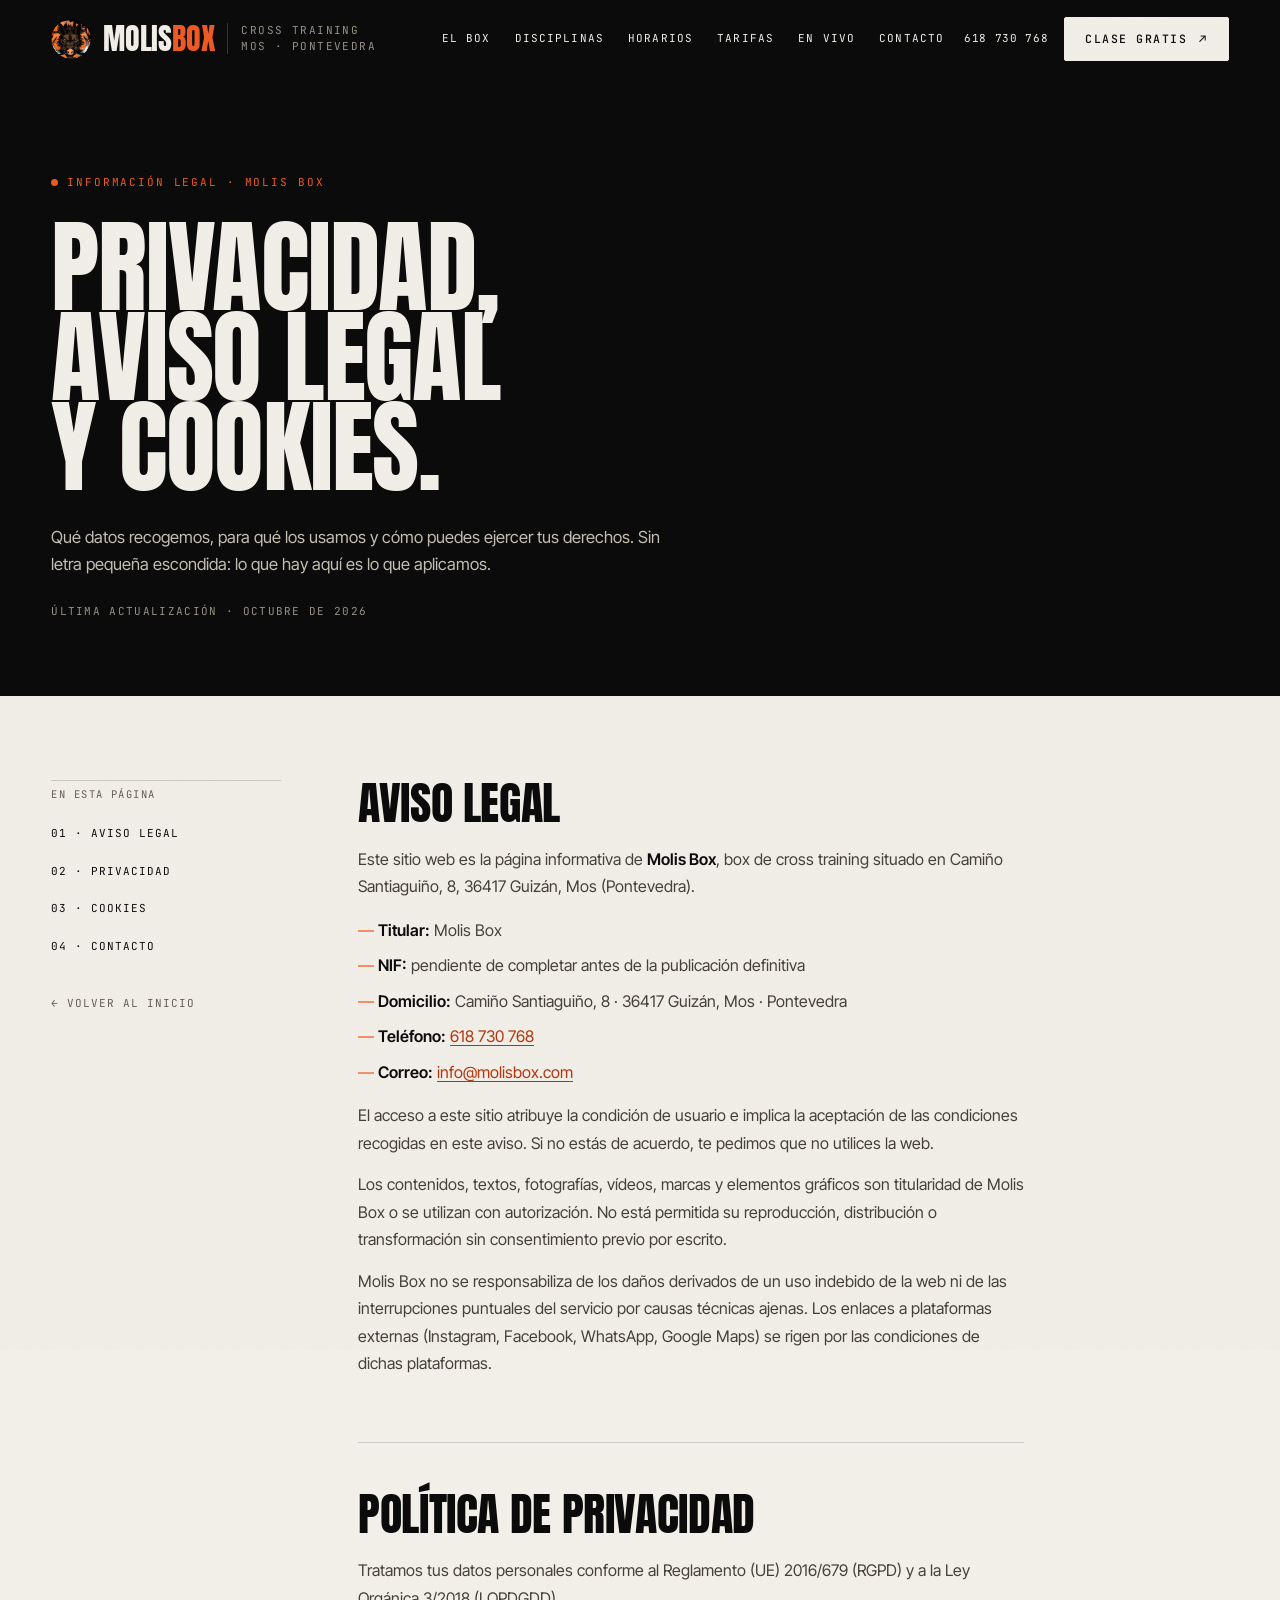
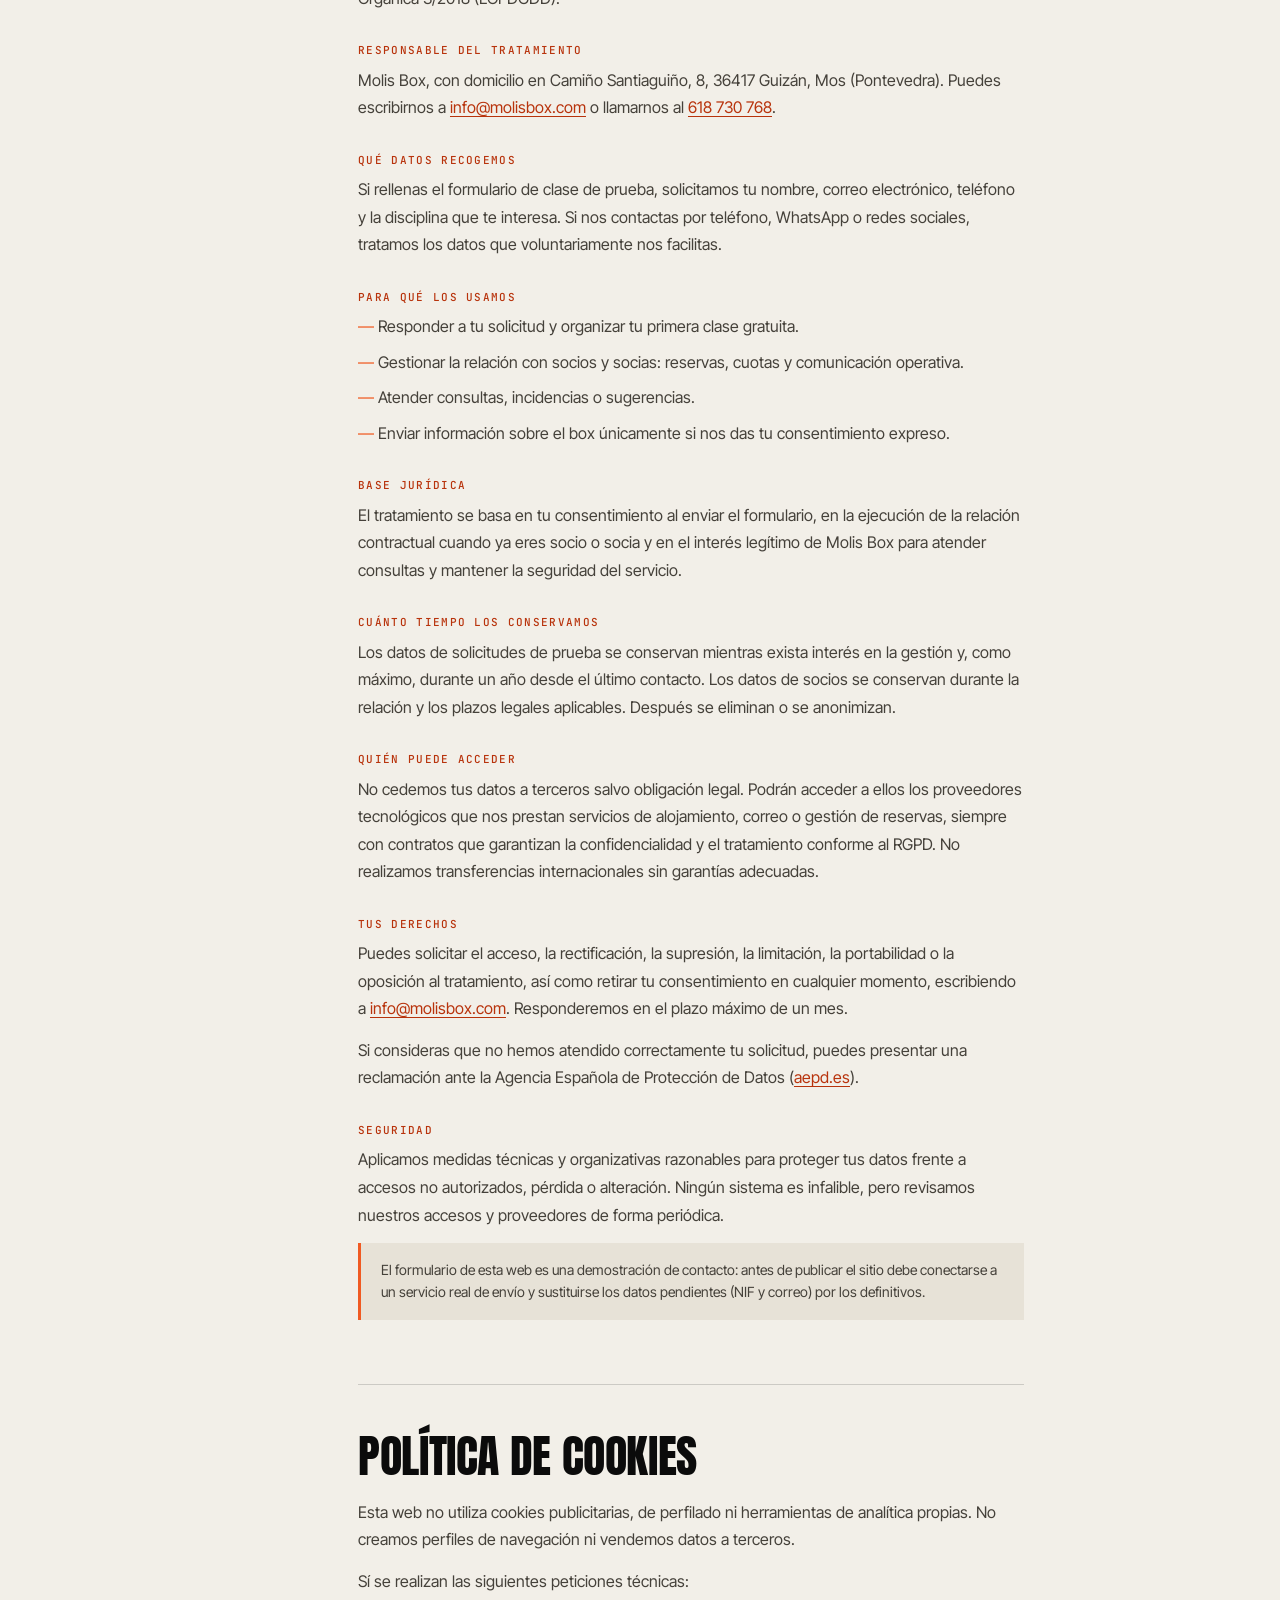
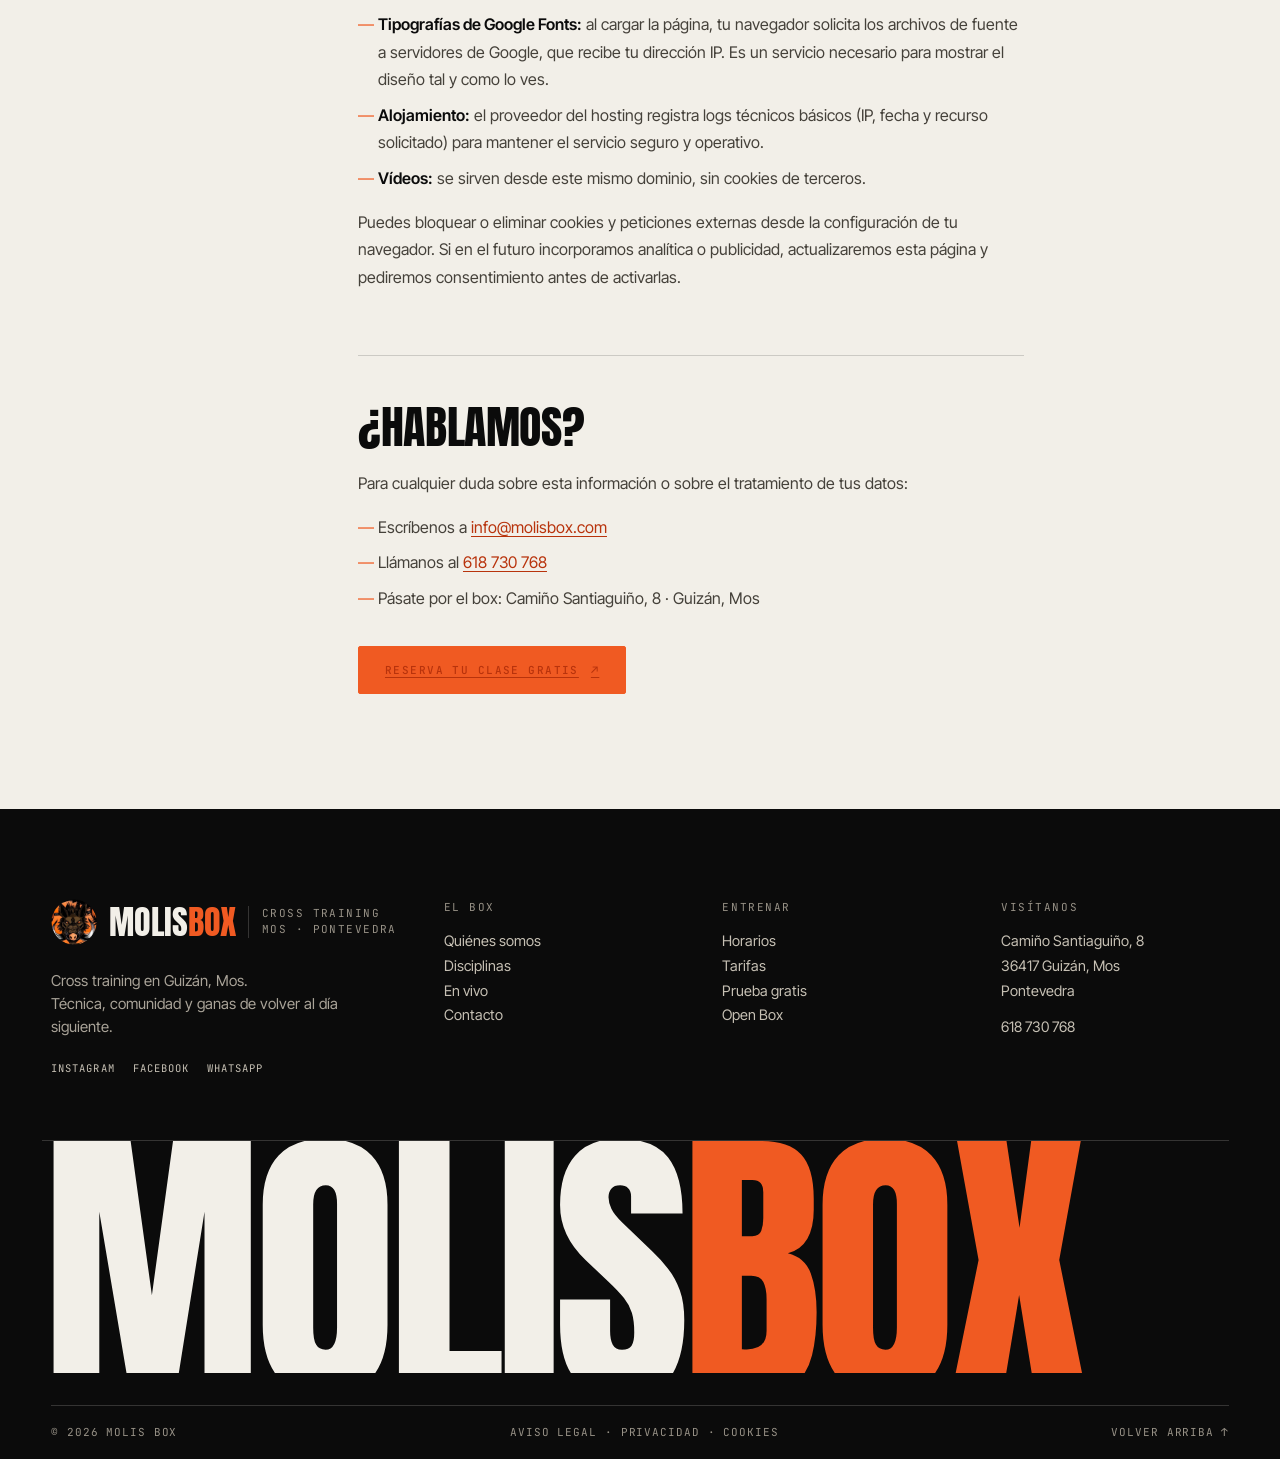
==== privacidad.html @ e85d4cef "Primer commit del proyecto" ====
<!DOCTYPE html>
<html lang="es" class="no-js">
<head>
  <meta charset="utf-8">
  <meta name="viewport" content="width=device-width, initial-scale=1">
  <title>Privacidad y aviso legal · Molis Box</title>
  <meta name="description" content="Aviso legal, política de privacidad y cookies de Molis Box, box de cross training en Guizán, Mos (Pontevedra).">
  <meta name="theme-color" content="#0b0b0b">
  <meta name="robots" content="noindex, follow">
  <link rel="canonical" href="https://molisbox.com/privacidad.html">

  <meta property="og:type" content="website">
  <meta property="og:site_name" content="Molis Box">
  <meta property="og:title" content="Privacidad y aviso legal · Molis Box">
  <meta property="og:description" content="Aviso legal, política de privacidad y cookies de Molis Box.">
  <meta property="og:image" content="https://molisbox.com/assets/img/og.jpg">
  <meta property="og:url" content="https://molisbox.com/privacidad.html">
  <meta property="og:locale" content="es_ES">

  <link rel="icon" type="image/png" href="assets/img/favicon.png">
  <link rel="apple-touch-icon" href="assets/img/apple-touch-icon.png">

  <link rel="preconnect" href="https://fonts.googleapis.com">
  <link rel="preconnect" href="https://fonts.gstatic.com" crossorigin>
  <link href="https://fonts.googleapis.com/css2?family=Anton&family=Inter+Tight:ital,wght@0,300..700;1,400&family=JetBrains+Mono:wght@400;500&display=swap" rel="stylesheet">
  <link rel="stylesheet" href="assets/css/styles.css">
  <script>document.documentElement.classList.replace('no-js','js');</script>
</head>
<body id="top">

  <div class="grain" aria-hidden="true"></div>
  <div class="progress" aria-hidden="true"><span id="progressBar"></span></div>

  <a class="skip-link" href="#main">Saltar al contenido</a>

  <!-- ============ HEADER ============ -->
  <header class="nav nav--light" id="nav">
    <div class="nav__inner wrap">
      <a class="logo" href="index.html" aria-label="Molis Box — inicio">
        <img class="logo__mark" src="assets/img/logo-mark.webp" alt="" width="40" height="40">
        <span class="logo__word">Molis<span>Box</span></span>
        <span class="logo__tag">Cross training<br>Mos · Pontevedra</span>
      </a>

      <nav class="nav__links" aria-label="Navegación principal">
        <a href="index.html#box">El box</a>
        <a href="index.html#disciplinas">Disciplinas</a>
        <a href="index.html#horarios">Horarios</a>
        <a href="index.html#precios">Tarifas</a>
        <a href="index.html#envivo">En vivo</a>
        <a href="index.html#contacto">Contacto</a>
      </nav>

      <div class="nav__actions">
        <a class="nav__phone" href="tel:+34618730768">618 730 768</a>
        <a class="btn btn--sm nav__cta" href="index.html#contacto">Clase gratis <span class="btn__arrow" aria-hidden="true">↗</span></a>
        <button class="burger" id="burger" aria-label="Abrir menú" aria-expanded="false" aria-controls="menu">
          <span></span><span></span>
        </button>
      </div>
    </div>
  </header>

  <!-- ============ MOBILE MENU ============ -->
  <div class="menu" id="menu" aria-hidden="true" inert>
    <nav class="menu__links" aria-label="Menú móvil">
      <a href="index.html#box"><span>01</span>El box</a>
      <a href="index.html#disciplinas"><span>02</span>Disciplinas</a>
      <a href="index.html#horarios"><span>03</span>Horarios</a>
      <a href="index.html#precios"><span>04</span>Tarifas</a>
      <a href="index.html#envivo"><span>05</span>En vivo</a>
      <a href="index.html#contacto"><span>06</span>Contacto</a>
    </nav>
    <div class="menu__foot">
      <a href="tel:+34618730768">618 730 768</a>
      <a href="https://wa.me/34618730768" target="_blank" rel="noopener">WhatsApp · Molis Box</a>
      <span>Camiño Santiaguiño, 8 · Guizán, Mos</span>
      <a class="btn btn--accent" href="index.html#contacto">Reserva tu clase gratis <span class="btn__arrow" aria-hidden="true">↗</span></a>
    </div>
  </div>

  <main id="main">

    <!-- ============ LEGAL HERO ============ -->
    <section class="legal-hero">
      <div class="wrap">
        <p class="eyebrow eyebrow--accent"><span class="eyebrow__dot"></span>Información legal · Molis Box</p>
        <h1>Privacidad,<br>aviso legal<br>y cookies.</h1>
        <p class="legal-hero__lead">Qué datos recogemos, para qué los usamos y cómo puedes ejercer tus derechos. Sin letra pequeña escondida: lo que hay aquí es lo que aplicamos.</p>
        <p class="legal-meta">Última actualización · octubre de 2026</p>
      </div>
    </section>

    <section class="legal-body">
      <div class="wrap legal-layout">

        <nav class="legal-toc" aria-label="Contenido legal">
          <span class="legal-toc__title">En esta página</span>
          <a href="#aviso">01 · Aviso legal</a>
          <a href="#privacidad">02 · Privacidad</a>
          <a href="#cookies">03 · Cookies</a>
          <a href="#contacto-legal">04 · Contacto</a>
          <a class="legal-toc__back" href="index.html">← Volver al inicio</a>
        </nav>

        <div class="legal-prose">

          <section id="aviso" class="legal-section">
            <h2>Aviso legal</h2>
            <p>Este sitio web es la página informativa de <strong>Molis Box</strong>, box de cross training situado en Camiño Santiaguiño, 8, 36417 Guizán, Mos (Pontevedra).</p>
            <ul>
              <li><strong>Titular:</strong> Molis Box</li>
              <li><strong>NIF:</strong> pendiente de completar antes de la publicación definitiva</li>
              <li><strong>Domicilio:</strong> Camiño Santiaguiño, 8 · 36417 Guizán, Mos · Pontevedra</li>
              <li><strong>Teléfono:</strong> <a href="tel:+34618730768">618 730 768</a></li>
              <li><strong>Correo:</strong> <a href="mailto:info@molisbox.com">info@molisbox.com</a></li>
            </ul>
            <p>El acceso a este sitio atribuye la condición de usuario e implica la aceptación de las condiciones recogidas en este aviso. Si no estás de acuerdo, te pedimos que no utilices la web.</p>
            <p>Los contenidos, textos, fotografías, vídeos, marcas y elementos gráficos son titularidad de Molis Box o se utilizan con autorización. No está permitida su reproducción, distribución o transformación sin consentimiento previo por escrito.</p>
            <p>Molis Box no se responsabiliza de los daños derivados de un uso indebido de la web ni de las interrupciones puntuales del servicio por causas técnicas ajenas. Los enlaces a plataformas externas (Instagram, Facebook, WhatsApp, Google Maps) se rigen por las condiciones de dichas plataformas.</p>
          </section>

          <section id="privacidad" class="legal-section">
            <h2>Política de privacidad</h2>
            <p>Tratamos tus datos personales conforme al Reglamento (UE) 2016/679 (RGPD) y a la Ley Orgánica 3/2018 (LOPDGDD).</p>

            <h3>Responsable del tratamiento</h3>
            <p>Molis Box, con domicilio en Camiño Santiaguiño, 8, 36417 Guizán, Mos (Pontevedra). Puedes escribirnos a <a href="mailto:info@molisbox.com">info@molisbox.com</a> o llamarnos al <a href="tel:+34618730768">618 730 768</a>.</p>

            <h3>Qué datos recogemos</h3>
            <p>Si rellenas el formulario de clase de prueba, solicitamos tu nombre, correo electrónico, teléfono y la disciplina que te interesa. Si nos contactas por teléfono, WhatsApp o redes sociales, tratamos los datos que voluntariamente nos facilitas.</p>

            <h3>Para qué los usamos</h3>
            <ul>
              <li>Responder a tu solicitud y organizar tu primera clase gratuita.</li>
              <li>Gestionar la relación con socios y socias: reservas, cuotas y comunicación operativa.</li>
              <li>Atender consultas, incidencias o sugerencias.</li>
              <li>Enviar información sobre el box únicamente si nos das tu consentimiento expreso.</li>
            </ul>

            <h3>Base jurídica</h3>
            <p>El tratamiento se basa en tu consentimiento al enviar el formulario, en la ejecución de la relación contractual cuando ya eres socio o socia y en el interés legítimo de Molis Box para atender consultas y mantener la seguridad del servicio.</p>

            <h3>Cuánto tiempo los conservamos</h3>
            <p>Los datos de solicitudes de prueba se conservan mientras exista interés en la gestión y, como máximo, durante un año desde el último contacto. Los datos de socios se conservan durante la relación y los plazos legales aplicables. Después se eliminan o se anonimizan.</p>

            <h3>Quién puede acceder</h3>
            <p>No cedemos tus datos a terceros salvo obligación legal. Podrán acceder a ellos los proveedores tecnológicos que nos prestan servicios de alojamiento, correo o gestión de reservas, siempre con contratos que garantizan la confidencialidad y el tratamiento conforme al RGPD. No realizamos transferencias internacionales sin garantías adecuadas.</p>

            <h3>Tus derechos</h3>
            <p>Puedes solicitar el acceso, la rectificación, la supresión, la limitación, la portabilidad o la oposición al tratamiento, así como retirar tu consentimiento en cualquier momento, escribiendo a <a href="mailto:info@molisbox.com">info@molisbox.com</a>. Responderemos en el plazo máximo de un mes.</p>
            <p>Si consideras que no hemos atendido correctamente tu solicitud, puedes presentar una reclamación ante la Agencia Española de Protección de Datos (<a href="https://www.aepd.es" target="_blank" rel="noopener">aepd.es</a>).</p>

            <h3>Seguridad</h3>
            <p>Aplicamos medidas técnicas y organizativas razonables para proteger tus datos frente a accesos no autorizados, pérdida o alteración. Ningún sistema es infalible, pero revisamos nuestros accesos y proveedores de forma periódica.</p>

            <p class="legal-note">El formulario de esta web es una demostración de contacto: antes de publicar el sitio debe conectarse a un servicio real de envío y sustituirse los datos pendientes (NIF y correo) por los definitivos.</p>
          </section>

          <section id="cookies" class="legal-section">
            <h2>Política de cookies</h2>
            <p>Esta web no utiliza cookies publicitarias, de perfilado ni herramientas de analítica propias. No creamos perfiles de navegación ni vendemos datos a terceros.</p>
            <p>Sí se realizan las siguientes peticiones técnicas:</p>
            <ul>
              <li><strong>Tipografías de Google Fonts:</strong> al cargar la página, tu navegador solicita los archivos de fuente a servidores de Google, que recibe tu dirección IP. Es un servicio necesario para mostrar el diseño tal y como lo ves.</li>
              <li><strong>Alojamiento:</strong> el proveedor del hosting registra logs técnicos básicos (IP, fecha y recurso solicitado) para mantener el servicio seguro y operativo.</li>
              <li><strong>Vídeos:</strong> se sirven desde este mismo dominio, sin cookies de terceros.</li>
            </ul>
            <p>Puedes bloquear o eliminar cookies y peticiones externas desde la configuración de tu navegador. Si en el futuro incorporamos analítica o publicidad, actualizaremos esta página y pediremos consentimiento antes de activarlas.</p>
          </section>

          <section id="contacto-legal" class="legal-section">
            <h2>¿Hablamos?</h2>
            <p>Para cualquier duda sobre esta información o sobre el tratamiento de tus datos:</p>
            <ul>
              <li>Escríbenos a <a href="mailto:info@molisbox.com">info@molisbox.com</a></li>
              <li>Llámanos al <a href="tel:+34618730768">618 730 768</a></li>
              <li>Pásate por el box: Camiño Santiaguiño, 8 · Guizán, Mos</li>
            </ul>
            <a class="btn btn--accent" href="index.html#contacto">Reserva tu clase gratis <span class="btn__arrow" aria-hidden="true">↗</span></a>
          </section>

        </div>
      </div>
    </section>
  </main>

  <!-- ============ FOOTER ============ -->
  <footer class="footer">
    <div class="wrap">
      <div class="footer__top">
        <div class="footer__brand">
          <a class="logo logo--footer" href="index.html" aria-label="Molis Box — inicio">
            <img class="logo__mark" src="assets/img/logo-mark.webp" alt="" width="44" height="44">
            <span class="logo__word">Molis<span>Box</span></span>
            <span class="logo__tag">Cross training<br>Mos · Pontevedra</span>
          </a>
          <p>Cross training en Guizán, Mos.<br>Técnica, comunidad y ganas de volver al día siguiente.</p>
          <div class="footer__social">
            <a href="https://www.instagram.com/molisbox/" target="_blank" rel="noopener">Instagram</a>
            <a href="https://www.facebook.com/molisbox/" target="_blank" rel="noopener">Facebook</a>
            <a href="https://wa.me/34618730768" target="_blank" rel="noopener">WhatsApp</a>
          </div>
        </div>

        <nav class="footer__col" aria-label="El box">
          <h4>El box</h4>
          <a href="index.html#box">Quiénes somos</a>
          <a href="index.html#disciplinas">Disciplinas</a>
          <a href="index.html#envivo">En vivo</a>
          <a href="index.html#contacto">Contacto</a>
        </nav>

        <nav class="footer__col" aria-label="Entrenar">
          <h4>Entrenar</h4>
          <a href="index.html#horarios">Horarios</a>
          <a href="index.html#precios">Tarifas</a>
          <a href="index.html#contacto">Prueba gratis</a>
          <a href="index.html#horarios">Open Box</a>
        </nav>

        <div class="footer__col">
          <h4>Visítanos</h4>
          <p>Camiño Santiaguiño, 8<br>36417 Guizán, Mos<br>Pontevedra</p>
          <p><a href="tel:+34618730768">618 730 768</a></p>
        </div>
      </div>

      <div class="footer__word" aria-hidden="true">Molis<span>Box</span></div>

      <div class="footer__bottom">
        <span>© <span id="year">2026</span> Molis Box</span>
        <span class="footer__legal"><a href="#aviso">Aviso legal</a> · <a href="#privacidad">Privacidad</a> · <a href="#cookies">Cookies</a></span>
        <a href="#top" class="footer__up">Volver arriba <span aria-hidden="true">↑</span></a>
      </div>
    </div>
  </footer>

  <!-- Mobile sticky CTA -->
  <div class="mobile-cta">
    <a class="mobile-cta__main" href="index.html#contacto">Clase de prueba gratis <span aria-hidden="true">↗</span></a>
    <a class="mobile-cta__call" href="tel:+34618730768" aria-label="Llamar a Molis Box">Llamar</a>
  </div>

  <script src="assets/js/app.js"></script>
</body>
</html>
---- assets/css/styles.css ----
/* =========================================================
   MOLIS BOX · sistema visual
   Cross training · Guizán, Mos (Pontevedra)
   ========================================================= */

:root {
  --ink: #0b0b0b;
  --ink-soft: #151513;
  --bone: #f2efe8;
  --paper: #e7e2d7;
  --accent: #f05a22;
  --accent-ink: #b8330c;
  --muted: #655f56;
  --line: rgba(11, 11, 11, 0.16);
  --line-light: rgba(242, 239, 232, 0.18);

  --font-display: "Anton", Impact, "Arial Narrow", sans-serif;
  --font-sans: "Inter Tight", -apple-system, BlinkMacSystemFont, "Segoe UI", sans-serif;
  --font-mono: "JetBrains Mono", ui-monospace, SFMono-Regular, Menlo, monospace;

  --nav-h: 78px;
  --gutter: clamp(20px, 4vw, 60px);
  --max: 1560px;
  --pad: clamp(72px, 9.5vw, 148px);
  --ease: cubic-bezier(0.22, 0.61, 0.36, 1);
  --ease-out: cubic-bezier(0.16, 1, 0.3, 1);
}

/* ---------- Reset ---------- */
*, *::before, *::after { box-sizing: border-box; }
* { margin: 0; }

html {
  scroll-behavior: smooth;
  -webkit-text-size-adjust: 100%;
}

body {
  background: var(--bone);
  color: var(--ink);
  font-family: var(--font-sans);
  font-size: 16px;
  line-height: 1.5;
  font-weight: 400;
  overflow-x: hidden;
  -webkit-font-smoothing: antialiased;
  text-rendering: optimizeLegibility;
}

body.menu-open { overflow: hidden; }

img, svg, video { display: block; max-width: 100%; }
img { height: auto; }
a { color: inherit; text-decoration: none; }
button, input, select, textarea { font: inherit; color: inherit; }
button { cursor: pointer; }
ul, ol { list-style: none; padding: 0; }
figure { margin: 0; }
em { font-style: normal; }

::selection { background: var(--accent); color: var(--ink); }

:focus-visible {
  outline: 2px solid var(--accent);
  outline-offset: 3px;
}

.skip-link {
  position: fixed;
  top: 12px;
  left: 12px;
  z-index: 10001;
  padding: 12px 18px;
  background: var(--ink);
  color: var(--bone);
  font-family: var(--font-mono);
  font-size: 11px;
  text-transform: uppercase;
  letter-spacing: 0.1em;
  transform: translateY(-160%);
  transition: transform 0.3s var(--ease);
}
.skip-link:focus { transform: translateY(0); }

/* ---------- Textura y progreso ---------- */
.grain {
  position: fixed;
  inset: -50%;
  z-index: 9000;
  pointer-events: none;
  opacity: 0.05;
  background-image: url("data:image/svg+xml,%3Csvg xmlns='http://www.w3.org/2000/svg' width='320' height='320'%3E%3Cfilter id='n'%3E%3CfeTurbulence type='fractalNoise' baseFrequency='0.82' numOctaves='4' stitchTiles='stitch'/%3E%3CfeColorMatrix type='saturate' values='0'/%3E%3C/filter%3E%3Crect width='100%25' height='100%25' filter='url(%23n)'/%3E%3C/svg%3E");
  mix-blend-mode: multiply;
}

.progress {
  position: fixed;
  top: 0;
  left: 0;
  right: 0;
  height: 2px;
  z-index: 10000;
  background: transparent;
}
.progress span {
  display: block;
  height: 100%;
  width: 100%;
  background: var(--accent);
  transform: scaleX(0);
  transform-origin: 0 50%;
}

/* ---------- Layout ---------- */
.wrap {
  width: 100%;
  max-width: var(--max);
  margin-inline: auto;
  padding-inline: var(--gutter);
}

.section { padding-block: var(--pad); }
.section[id] { scroll-margin-top: calc(var(--nav-h) + 16px); }

.theme-dark {
  background: var(--ink);
  color: var(--bone);
  --muted: #979186;
  --line: var(--line-light);
}

/* ---------- Tipografía ---------- */
.display {
  font-family: var(--font-display);
  font-weight: 400;
  font-size: clamp(2.6rem, 5.5vw, 5.4rem);
  line-height: 0.9;
  letter-spacing: -0.012em;
  text-transform: uppercase;
}
.display em { color: var(--accent); }
.theme-dark .display em { color: var(--accent); }

.eyebrow {
  display: inline-flex;
  align-items: center;
  gap: 9px;
  font-family: var(--font-mono);
  font-size: 11px;
  line-height: 1.2;
  letter-spacing: 0.17em;
  text-transform: uppercase;
}
.eyebrow__dot {
  width: 7px;
  height: 7px;
  border-radius: 50%;
  background: var(--accent);
  flex: none;
}

.link-arrow {
  display: inline-flex;
  align-items: center;
  gap: 10px;
  font-family: var(--font-mono);
  font-size: 11px;
  letter-spacing: 0.13em;
  text-transform: uppercase;
  padding-bottom: 4px;
  border-bottom: 1px solid var(--line);
  transition: border-color 0.3s var(--ease), color 0.3s var(--ease);
}
.link-arrow span { transition: transform 0.3s var(--ease); }
.link-arrow:hover { border-color: var(--accent); color: var(--accent); }
.link-arrow:hover span { transform: translate(2px, -2px); }
.link-arrow--light { border-color: var(--line-light); color: var(--bone); }
.link-arrow--light:hover { color: var(--accent); border-color: var(--accent); }

/* ---------- Botones ---------- */
.btn {
  --btn-bg: var(--ink);
  --btn-fg: var(--bone);
  position: relative;
  display: inline-flex;
  align-items: center;
  justify-content: center;
  gap: 12px;
  padding: 17px 26px;
  background: var(--btn-bg);
  color: var(--btn-fg);
  border: 1px solid var(--btn-bg);
  border-radius: 2px;
  font-family: var(--font-mono);
  font-size: 11px;
  font-weight: 500;
  line-height: 1;
  letter-spacing: 0.13em;
  text-transform: uppercase;
  white-space: nowrap;
  transition: background-color 0.3s var(--ease), color 0.3s var(--ease), border-color 0.3s var(--ease);
}
.btn__arrow { transition: transform 0.3s var(--ease); font-size: 12px; }
.btn:hover {
  background: var(--accent);
  border-color: var(--accent);
  color: var(--ink);
}
.btn:hover .btn__arrow { transform: translate(2px, -2px); }
.btn--sm { padding: 15px 20px; font-size: 11.5px; }
.btn--accent { --btn-bg: var(--accent); --btn-fg: var(--ink); border-color: var(--accent); }
.btn--accent:hover { background: var(--ink); border-color: var(--ink); color: var(--bone); }
.btn--ghost { --btn-bg: transparent; --btn-fg: var(--ink); border-color: var(--line); }
.btn--ghost:hover { background: var(--ink); border-color: var(--ink); color: var(--bone); }
.theme-dark .btn--ghost { --btn-fg: var(--bone); border-color: rgba(242, 239, 232, 0.3); }
.theme-dark .btn--ghost:hover { background: var(--accent); border-color: var(--accent); color: var(--ink); }
.btn--light { --btn-bg: var(--ink); --btn-fg: var(--bone); border-color: var(--ink); }
.btn--light:hover { background: var(--accent); border-color: var(--accent); color: var(--ink); }
.btn--block { width: 100%; justify-content: space-between; padding-inline: 20px; }

/* ---------- Navegación ---------- */
.nav {
  position: fixed;
  inset: 0 0 auto;
  z-index: 950;
  height: var(--nav-h);
  color: var(--ink);
  background: transparent;
  border-bottom: 1px solid transparent;
  transition: background-color 0.4s var(--ease), border-color 0.4s var(--ease), backdrop-filter 0.4s var(--ease);
}
.nav__inner {
  height: 100%;
  display: flex;
  align-items: center;
  justify-content: space-between;
  gap: 20px;
}
.nav.is-stuck {
  background: rgba(242, 239, 232, 0.93);
  border-bottom-color: var(--line);
  backdrop-filter: blur(14px);
  -webkit-backdrop-filter: blur(14px);
}

/* Nav sobre fondo oscuro (página legal) */
.nav--light { color: var(--bone); }
.nav--light .nav__links a { color: var(--bone); }
.nav--light .logo__tag { color: #979186; border-color: var(--line-light); }
.nav--light .burger { border-color: var(--line-light); }
.nav--light .nav__cta { --btn-bg: var(--bone); --btn-fg: var(--ink); }
.nav--light.is-stuck { color: var(--ink); }
.nav--light.is-stuck .nav__links a { color: var(--ink); }
.nav--light.is-stuck .logo__tag { color: var(--muted); border-color: var(--line); }
.nav--light.is-stuck .burger { border-color: var(--line); }
.nav--light.is-stuck .nav__cta { --btn-bg: var(--ink); --btn-fg: var(--bone); }

.logo {
  display: inline-flex;
  align-items: center;
  gap: 12px;
  flex: none;
  min-width: 0;
}
.logo__mark {
  width: 40px;
  height: 40px;
  flex: none;
  border-radius: 50%;
  object-fit: cover;
}
.logo__word {
  font-family: var(--font-display);
  font-size: 30px;
  line-height: 0.8;
  letter-spacing: -0.008em;
  text-transform: uppercase;
  white-space: nowrap;
}
.logo__word span { color: var(--accent); }
.logo__tag {
  font-family: var(--font-mono);
  font-size: 11px;
  line-height: 1.45;
  letter-spacing: 0.13em;
  text-transform: uppercase;
  color: var(--muted);
  padding-left: 13px;
  border-left: 1px solid var(--line);
  white-space: nowrap;
}

.nav__links {
  display: flex;
  align-items: center;
  gap: clamp(14px, 1.9vw, 32px);
  margin-left: auto;
}
.nav__links a {
  position: relative;
  font-family: var(--font-mono);
  font-size: 11px;
  letter-spacing: 0.1em;
  text-transform: uppercase;
  padding-block: 6px;
  color: var(--ink);
  transition: color 0.25s var(--ease);
}
.nav__links a::after {
  content: "";
  position: absolute;
  left: 0;
  right: 0;
  bottom: 0;
  height: 1px;
  background: var(--accent);
  transform: scaleX(0);
  transform-origin: 0 50%;
  transition: transform 0.35s var(--ease);
}
.nav__links a:hover::after,
.nav__links a.is-current::after { transform: scaleX(1); }

.nav__actions { display: flex; align-items: center; gap: 16px; flex: none; }
.nav__phone {
  font-family: var(--font-mono);
  font-size: 11px;
  letter-spacing: 0.06em;
  transition: color 0.25s var(--ease);
}
.nav__phone:hover { color: var(--accent-ink); }

.burger {
  display: none;
  width: 44px;
  height: 44px;
  padding: 0;
  background: transparent;
  border: 1px solid var(--line);
  border-radius: 2px;
  position: relative;
  color: currentColor;
}
.burger span {
  position: absolute;
  left: 13px;
  right: 13px;
  height: 1.5px;
  background: currentColor;
  transition: transform 0.35s var(--ease), top 0.35s var(--ease);
}
.burger span:nth-child(1) { top: 17px; }
.burger span:nth-child(2) { top: 25px; }
.burger.is-open span:nth-child(1) { top: 21px; transform: rotate(45deg); }
.burger.is-open span:nth-child(2) { top: 21px; transform: rotate(-45deg); }

/* ---------- Menú móvil ---------- */
.menu {
  position: fixed;
  inset: 0;
  z-index: 940;
  display: flex;
  flex-direction: column;
  justify-content: space-between;
  padding: calc(var(--nav-h) + 26px) var(--gutter) 28px;
  background: var(--ink);
  color: var(--bone);
  opacity: 0;
  visibility: hidden;
  transform: translateY(-10px);
  transition: opacity 0.4s var(--ease), transform 0.4s var(--ease), visibility 0.4s;
  overflow-y: auto;
}
.menu.is-open { opacity: 1; visibility: visible; transform: none; }
.menu__links { display: flex; flex-direction: column; }
.menu__links a {
  display: flex;
  align-items: baseline;
  gap: 16px;
  padding: 13px 0;
  border-bottom: 1px solid var(--line-light);
  font-family: var(--font-display);
  font-size: clamp(2rem, 8.5vw, 3rem);
  line-height: 1;
  text-transform: uppercase;
  letter-spacing: -0.01em;
}
.menu__links a span {
  font-family: var(--font-mono);
  font-size: 12px;
  color: var(--accent);
  letter-spacing: 0.1em;
}
.menu__links a:active { color: var(--accent); }
.menu__foot {
  display: flex;
  flex-direction: column;
  align-items: flex-start;
  gap: 10px;
  padding-top: 24px;
  font-family: var(--font-mono);
  font-size: 11px;
  letter-spacing: 0.08em;
  color: #b7b1a5;
}
.menu__foot .btn {
  margin-top: 10px;
  width: 100%;
  justify-content: space-between;
  color: var(--ink);
}
body.menu-open .nav {
  background: transparent;
  border-color: transparent;
  backdrop-filter: none;
  color: var(--bone);
}
body.menu-open .nav__links,
body.menu-open .nav__phone,
body.menu-open .nav__cta { opacity: 0; pointer-events: none; }
body.menu-open .logo__tag { color: #979186; border-color: var(--line-light); }
body.menu-open .burger { border-color: var(--line-light); }

/* ---------- Parallax ---------- */
.parallax { --parallax-y: 0px; }
.parallax img {
  transform: translate3d(0, var(--parallax-y), 0) scale(1.06);
  will-change: transform;
}

/* ---------- Hero ---------- */
.hero {
  position: relative;
  display: flex;
  flex-direction: column;
  min-height: 100svh;
  padding-top: var(--nav-h);
  background: var(--bone);
}
.hero__grid {
  flex: 1;
  display: grid;
  grid-template-columns: repeat(12, minmax(0, 1fr));
  column-gap: clamp(16px, 2vw, 32px);
  align-content: stretch;
  padding-top: clamp(18px, 3.2vh, 40px);
  padding-bottom: clamp(16px, 2.4vh, 28px);
}
.hero__head {
  grid-column: 1 / 8;
  grid-row: 1;
  align-self: start;
  padding-right: clamp(0px, 2vw, 28px);
}
.hero__media {
  grid-column: 8 / 13;
  grid-row: 1 / 3;
  position: relative;
  overflow: hidden;
  background: var(--ink-soft);
  min-height: 420px;
}
.hero__media img {
  position: absolute;
  inset: 0;
  width: 100%;
  height: 100%;
  object-fit: cover;
  object-position: center 32%;
  filter: grayscale(0.18) contrast(1.04) brightness(0.96);
}
.hero__media::after {
  content: "";
  position: absolute;
  inset: 0;
  background: linear-gradient(180deg, rgba(11, 11, 11, 0.18) 0%, transparent 28%, transparent 66%, rgba(11, 11, 11, 0.62) 100%);
  pointer-events: none;
}
.hero__caption {
  position: absolute;
  left: 18px;
  bottom: 18px;
  z-index: 2;
  font-family: var(--font-mono);
  font-size: 11px;
  letter-spacing: 0.12em;
  text-transform: uppercase;
  color: var(--bone);
}
.hero__badge {
  position: absolute;
  top: 18px;
  left: 18px;
  z-index: 2;
  display: inline-flex;
  align-items: center;
  gap: 8px;
  padding: 8px 11px;
  background: var(--bone);
  color: var(--ink);
  font-family: var(--font-mono);
  font-size: 10.5px;
  letter-spacing: 0.12em;
  text-transform: uppercase;
}
.pulse {
  width: 6px;
  height: 6px;
  border-radius: 50%;
  background: var(--accent);
  position: relative;
}
.pulse::after {
  content: "";
  position: absolute;
  inset: -3px;
  border-radius: 50%;
  border: 1px solid var(--accent);
  animation: pulse 2.4s ease-out infinite;
}
@keyframes pulse {
  0% { transform: scale(0.7); opacity: 1; }
  70%, 100% { transform: scale(1.9); opacity: 0; }
}

.hero__title {
  margin-top: clamp(20px, 3.4vh, 36px);
  font-family: var(--font-display);
  font-weight: 400;
  font-size: clamp(3.4rem, min(9.9vw, 15.8vh), 10rem);
  line-height: 0.83;
  letter-spacing: -0.016em;
  text-transform: uppercase;
}
.hero__title .line { display: block; }
.hero__title .line:nth-child(2) { padding-left: 0.04em; }
.hero__title .dot { color: var(--accent); -webkit-text-stroke: 0; }
.line--outline {
  color: transparent;
  -webkit-text-stroke: clamp(1.2px, 0.13vw, 2.2px) var(--ink);
}
.hero__body {
  grid-column: 1 / 7;
  grid-row: 2;
  align-self: end;
  padding-top: clamp(20px, 3.2vh, 38px);
  padding-bottom: 2px;
}
.hero__lead {
  max-width: 46ch;
  font-size: clamp(17px, 1.25vw, 20px);
  line-height: 1.55;
  color: #3b3833;
}
.hero__cta {
  display: flex;
  align-items: center;
  flex-wrap: wrap;
  gap: 14px 28px;
  margin-top: 28px;
}
.hero__cta .link-arrow { border-color: transparent; }
.hero__stats {
  display: flex;
  gap: clamp(24px, 4vw, 56px);
  margin-top: clamp(20px, 3.2vh, 34px);
  padding-top: 16px;
  border-top: 1px solid var(--line);
}
.hero__stats > div { display: flex; flex-direction: column-reverse; gap: 5px; }
.hero__stats dd {
  font-family: var(--font-display);
  font-size: clamp(1.8rem, 2.4vw, 2.3rem);
  line-height: 0.9;
  letter-spacing: -0.01em;
}
.hero__stats dt {
  font-family: var(--font-mono);
  font-size: 11px;
  letter-spacing: 0.12em;
  text-transform: uppercase;
  color: var(--muted);
}

/* ---------- Marquesina ---------- */
.marquee {
  height: 54px;
  overflow: hidden;
  background: var(--accent);
  color: var(--ink);
  border-top: 1px solid var(--ink);
  display: flex;
  align-items: center;
}
.marquee__track {
  display: flex;
  width: max-content;
  animation: marquee 34s linear infinite;
  will-change: transform;
}
.marquee__track > span {
  flex: none;
  display: flex;
  align-items: center;
  gap: 26px;
  padding-right: 26px;
  font-family: var(--font-mono);
  font-size: 11px;
  letter-spacing: 0.16em;
  text-transform: uppercase;
  white-space: nowrap;
}
.marquee b { font-weight: 400; font-size: 11px; transform: translateY(-0.5px); }
.marquee:hover .marquee__track { animation-play-state: paused; }
@keyframes marquee { to { transform: translateX(-50%); } }

/* ---------- Cabecera de sección ---------- */
.sec-head {
  display: flex;
  align-items: center;
  gap: 18px;
  padding-top: 14px;
  border-top: 1px solid var(--line);
  margin-bottom: clamp(36px, 5vw, 72px);
}
.sec-index,
.sec-note {
  font-family: var(--font-mono);
  font-size: 11px;
  letter-spacing: 0.16em;
  text-transform: uppercase;
  color: var(--muted);
  white-space: nowrap;
}
.sec-index { color: var(--ink); }
.theme-dark .sec-index { color: var(--bone); }
.sec-rule { flex: 1; height: 1px; background: var(--line); }

/* ---------- Manifiesto ---------- */
.manifesto__grid {
  display: grid;
  grid-template-columns: repeat(12, minmax(0, 1fr));
  column-gap: clamp(16px, 2vw, 32px);
  align-items: end;
}
.manifesto__title {
  grid-column: 1 / 8;
  font-size: clamp(2.9rem, 6.5vw, 6.8rem);
  line-height: 0.88;
}
.manifesto__side {
  grid-column: 9 / 13;
  padding-bottom: 0.4em;
}
.manifesto__side p {
  color: #c2bcb0;
  font-size: clamp(16px, 1.15vw, 18px);
  line-height: 1.6;
}
.manifesto__side p + p { margin-top: 16px; }
.manifesto__side .link-arrow { margin-top: 26px; }

.stats {
  display: grid;
  grid-template-columns: repeat(3, minmax(0, 1fr));
  margin-top: clamp(48px, 7vw, 96px);
  border-top: 1px solid var(--line);
  border-bottom: 1px solid var(--line);
}
.stat {
  padding: 26px 24px 26px 0;
  border-right: 1px solid var(--line);
}
.stat:last-child { border-right: 0; }
.stat dd {
  font-family: var(--font-display);
  font-size: clamp(2.5rem, 4.4vw, 4.1rem);
  line-height: 0.95;
  letter-spacing: -0.01em;
}
.stat dd span { font-size: 0.38em; color: var(--muted); }
.stat dt {
  margin-top: 10px;
  max-width: 26ch;
  font-family: var(--font-mono);
  font-size: 10.5px;
  letter-spacing: 0.12em;
  text-transform: uppercase;
  color: var(--muted);
  line-height: 1.6;
}

.manifesto__media {
  display: grid;
  grid-template-columns: repeat(12, minmax(0, 1fr));
  column-gap: clamp(16px, 2vw, 32px);
  align-items: end;
  margin-top: clamp(44px, 6vw, 84px);
}
.m-img { position: relative; overflow: hidden; background: var(--ink-soft); }
.m-img img {
  width: 100%;
  height: 100%;
  object-fit: cover;
  filter: grayscale(0.45) contrast(1.05);
  transition: filter 0.8s var(--ease);
}
.m-img:hover img { filter: grayscale(0.05) contrast(1.02); }
.m-img figcaption {
  position: absolute;
  left: 14px;
  bottom: 12px;
  font-family: var(--font-mono);
  font-size: 11px;
  letter-spacing: 0.12em;
  text-transform: uppercase;
  color: var(--bone);
  background: rgba(11, 11, 11, 0.45);
  backdrop-filter: blur(4px);
  padding: 5px 8px;
}
.m-img--a { grid-column: 1 / 8; aspect-ratio: 16 / 10; }
.m-img--b { grid-column: 9 / 13; aspect-ratio: 3 / 4; margin-bottom: clamp(-56px, -3vw, -24px); }

/* ---------- Disciplinas ---------- */
.classes { background: var(--bone); }
.classes__grid {
  display: grid;
  grid-template-columns: repeat(12, minmax(0, 1fr));
  column-gap: clamp(16px, 2vw, 32px);
}
.classes__intro {
  grid-column: 1 / 5;
  align-self: start;
  position: sticky;
  top: calc(var(--nav-h) + 46px);
}
.classes__preview {
  position: relative;
  width: 100%;
  max-width: 330px;
  aspect-ratio: 4 / 5;
  margin-top: clamp(28px, 3.5vw, 46px);
  overflow: hidden;
  background: var(--paper);
}
.classes__preview img {
  position: absolute;
  inset: 0;
  width: 100%;
  height: 100%;
  object-fit: cover;
  opacity: 0;
  transform: scale(1.06);
  transition: opacity 0.55s var(--ease), transform 1.4s var(--ease-out);
}
.classes__preview img.is-active { opacity: 1; transform: scale(1); }
.classes__preview::after {
  content: "";
  position: absolute;
  inset: 0;
  background: linear-gradient(180deg, transparent 62%, rgba(11, 11, 11, 0.55));
  pointer-events: none;
}
.classes__preview-label {
  position: absolute;
  left: 12px;
  bottom: 12px;
  z-index: 2;
  font-family: var(--font-mono);
  font-size: 10.5px;
  letter-spacing: 0.14em;
  text-transform: uppercase;
  color: var(--bone);
}

.classes__foot {
  display: flex;
  align-items: center;
  justify-content: space-between;
  gap: 20px;
  margin-top: 26px;
  padding-top: 20px;
  border-top: 1px solid var(--line);
}
.classes__foot p {
  font-family: var(--font-mono);
  font-size: 12.5px;
  letter-spacing: 0.08em;
  text-transform: uppercase;
  color: var(--muted);
}

.classes__right {
  grid-column: 6 / 13;
  align-self: start;
}
.classes__list { border-top: 1px solid var(--line); }
.classes__list > li { border-bottom: 1px solid var(--line); }
.class-row {
  display: grid;
  grid-template-columns: 34px minmax(0, 1fr) auto 20px;
  align-items: center;
  gap: 18px;
  padding: 20px 14px 20px 8px;
  transition: background-color 0.35s var(--ease), color 0.35s var(--ease), padding 0.35s var(--ease);
}
.class-row__num {
  font-family: var(--font-mono);
  font-size: 11px;
  letter-spacing: 0.1em;
  color: var(--muted);
  transition: color 0.35s var(--ease);
}
.class-row__name {
  font-family: var(--font-display);
  font-size: clamp(1.8rem, 3.2vw, 2.8rem);
  line-height: 0.95;
  letter-spacing: -0.005em;
  text-transform: uppercase;
}
.class-row__meta {
  font-family: var(--font-mono);
  font-size: 10.5px;
  letter-spacing: 0.1em;
  text-transform: uppercase;
  color: var(--muted);
  white-space: nowrap;
  transition: color 0.35s var(--ease);
}
.class-row__arrow {
  font-size: 16px;
  line-height: 1;
  transition: transform 0.35s var(--ease);
}
.class-row:hover,
.class-row:focus-visible {
  background: var(--ink);
  color: var(--bone);
  padding-left: 20px;
  padding-right: 16px;
}
.class-row:hover .class-row__num,
.class-row:focus-visible .class-row__num,
.class-row:hover .class-row__meta,
.class-row:focus-visible .class-row__meta { color: #a39d91; }
.class-row:hover .class-row__num,
.class-row:focus-visible .class-row__num { color: var(--accent); }
.class-row:hover .class-row__arrow,
.class-row:focus-visible .class-row__arrow { transform: translate(3px, -3px); color: var(--accent); }

/* ---------- Horarios ---------- */
.schedule { background: var(--paper); }
.schedule__top {
  display: grid;
  grid-template-columns: 1.15fr 0.85fr;
  gap: clamp(24px, 5vw, 80px);
  align-items: end;
  margin-bottom: clamp(36px, 4.5vw, 60px);
}
.schedule__intro { max-width: 46ch; justify-self: end; }
.schedule__intro p { font-size: 16.5px; line-height: 1.6; color: #45413a; }
.schedule__intro .link-arrow { margin-top: 18px; }

.schedule__bar {
  display: flex;
  align-items: center;
  justify-content: space-between;
  gap: 20px;
  padding-bottom: 14px;
  border-bottom: 1px solid var(--line);
}
.days {
  display: flex;
  gap: 2px;
  overflow-x: auto;
  scrollbar-width: none;
}
.days::-webkit-scrollbar { display: none; }
.day {
  flex: none;
  padding: 11px 20px;
  background: transparent;
  border: 1px solid transparent;
  border-radius: 2px;
  font-family: var(--font-mono);
  font-size: 11px;
  letter-spacing: 0.12em;
  text-transform: uppercase;
  color: var(--muted);
  transition: background-color 0.25s var(--ease), color 0.25s var(--ease), border-color 0.25s var(--ease);
}
.day:hover { color: var(--ink); border-color: var(--line); }
.day.is-active { background: var(--ink); border-color: var(--ink); color: var(--bone); }
.schedule__zone {
  font-family: var(--font-mono);
  font-size: 10.5px;
  letter-spacing: 0.12em;
  text-transform: uppercase;
  color: var(--muted);
  white-space: nowrap;
}

.schedule__panel { outline-offset: 6px; }
.slot {
  display: grid;
  grid-template-columns: 84px minmax(0, 1fr) minmax(0, 0.75fr) 96px;
  align-items: center;
  gap: 20px;
  padding: 16px 10px;
  border-bottom: 1px solid var(--line);
  transition: background-color 0.3s var(--ease);
  animation: slotIn 0.5s var(--ease-out) both;
  animation-delay: calc(var(--i, 0) * 38ms);
}
@keyframes slotIn {
  from { opacity: 0; transform: translateY(10px); }
  to { opacity: 1; transform: none; }
}
.slot:hover { background: rgba(11, 11, 11, 0.035); }
.slot__time {
  font-family: var(--font-mono);
  font-size: 14px;
  letter-spacing: 0.02em;
}
.slot__classes {
  display: flex;
  flex-wrap: wrap;
  gap: 6px;
}
.slot__class {
  display: inline-flex;
  align-items: baseline;
  gap: 8px;
  padding: 5px 9px;
  border: 1px solid rgba(11, 11, 11, 0.22);
  border-radius: 2px;
  background: rgba(242, 239, 232, 0.45);
}
.slot__class b {
  font-family: var(--font-display);
  font-size: clamp(1.15rem, 1.8vw, 1.45rem);
  font-weight: 400;
  line-height: 1;
  letter-spacing: -0.005em;
  text-transform: uppercase;
}
.slot__class em {
  font-family: var(--font-mono);
  font-size: 11px;
  font-style: normal;
  letter-spacing: 0.06em;
  color: var(--muted);
}
.slot__class--open { border-style: dashed; background: transparent; }
.slot__meta {
  font-family: var(--font-mono);
  font-size: 10.5px;
  letter-spacing: 0.08em;
  text-transform: uppercase;
  color: var(--muted);
}
.slot__cta {
  justify-self: end;
  display: inline-flex;
  align-items: center;
  gap: 8px;
  min-height: 34px;
  padding-left: 10px;
  font-family: var(--font-mono);
  font-size: 10.5px;
  letter-spacing: 0.1em;
  text-transform: uppercase;
  color: var(--ink);
  opacity: 0.72;
  transition: opacity 0.3s var(--ease), transform 0.3s var(--ease), color 0.3s var(--ease);
}
.slot:hover .slot__cta,
.slot:focus-within .slot__cta { opacity: 1; color: var(--accent-ink); transform: translateX(2px); }
.slot__empty { padding: 28px 0; font-size: 15px; color: var(--muted); }

.schedule__foot {
  display: flex;
  align-items: center;
  justify-content: space-between;
  gap: 24px;
  margin-top: 28px;
}
.schedule__foot p {
  max-width: 60ch;
  font-size: 15px;
  color: var(--muted);
}

/* ---------- Precios ---------- */
.pricing__top {
  display: grid;
  grid-template-columns: 1.2fr 0.8fr;
  gap: clamp(24px, 5vw, 80px);
  align-items: end;
  margin-bottom: clamp(34px, 4vw, 54px);
}
.pricing__intro {
  max-width: 44ch;
  justify-self: end;
  font-size: 16px;
  line-height: 1.6;
  color: #b9b3a7;
}

.trial {
  display: grid;
  grid-template-columns: minmax(0, 1fr) auto auto;
  align-items: center;
  gap: 28px;
  padding: 22px 24px;
  border: 1px solid var(--line-light);
  background: rgba(242, 239, 232, 0.03);
  margin-bottom: 22px;
}
.trial__tag {
  display: inline-block;
  margin-bottom: 7px;
  font-family: var(--font-mono);
  font-size: 11px;
  letter-spacing: 0.14em;
  text-transform: uppercase;
  color: var(--accent);
}
.trial__copy p { max-width: 62ch; font-size: 16px; line-height: 1.55; color: #c9c3b7; }
.trial__price { text-align: right; }
.trial__price span {
  display: block;
  font-family: var(--font-display);
  font-size: 30px;
  line-height: 1;
}
.trial__price small {
  display: block;
  margin-top: 3px;
  font-family: var(--font-mono);
  font-size: 11px;
  letter-spacing: 0.1em;
  text-transform: uppercase;
  color: var(--muted);
}

.plans {
  display: grid;
  grid-template-columns: repeat(4, minmax(0, 1fr));
  gap: 1px;
  background: var(--line-light);
  border: 1px solid var(--line-light);
}
.plan {
  position: relative;
  display: flex;
  flex-direction: column;
  min-height: 500px;
  padding: clamp(22px, 2.3vw, 34px);
  background: var(--ink);
  color: var(--bone);
  transition: background-color 0.4s var(--ease);
}
.plan:hover { background: var(--ink-soft); }
.plan--featured { background: var(--bone); color: var(--ink); }
.plan--featured:hover { background: #f9f6f0; }
.plan__badge {
  position: absolute;
  top: 0;
  right: 0;
  padding: 7px 13px;
  background: var(--accent);
  color: var(--ink);
  font-family: var(--font-mono);
  font-size: 11px;
  letter-spacing: 0.12em;
  text-transform: uppercase;
}
.plan__head h3 {
  font-family: var(--font-display);
  font-size: clamp(1.7rem, 2.3vw, 2.2rem);
  font-weight: 400;
  line-height: 1;
  text-transform: uppercase;
}
.plan__head p {
  margin-top: 5px;
  font-family: var(--font-mono);
  font-size: 10.5px;
  letter-spacing: 0.1em;
  text-transform: uppercase;
  color: var(--muted);
}
.price {
  display: flex;
  align-items: baseline;
  gap: 4px;
  margin-top: clamp(20px, 2.6vw, 30px);
  font-family: var(--font-display);
  line-height: 0.85;
}
.price span { font-size: clamp(3.3rem, 4.8vw, 4.7rem); letter-spacing: -0.015em; }
.price sup { font-size: 1.25rem; align-self: flex-start; margin-top: 0.3em; }
.price small {
  font-family: var(--font-mono);
  font-size: 10.5px;
  letter-spacing: 0.08em;
  text-transform: uppercase;
  color: var(--muted);
  margin-left: 4px;
}
.plan ul {
  display: flex;
  flex-direction: column;
  gap: 9px;
  margin: 24px 0 28px;
  font-size: 15px;
  line-height: 1.5;
  color: #c6c0b4;
}
.plan--featured ul { color: #3f3b35; }
.plan li { position: relative; padding-left: 18px; }
.plan li::before {
  content: "+";
  position: absolute;
  left: 0;
  top: -1px;
  color: var(--accent);
  font-family: var(--font-mono);
  font-size: 11px;
}
.plan .btn { margin-top: auto; }
.plan--featured .btn { color: var(--bone); }
.plan--featured li::before { color: var(--accent-ink); }

.extras {
  display: grid;
  grid-template-columns: repeat(4, minmax(0, 1fr));
  margin-top: 22px;
  border-top: 1px solid var(--line-light);
  border-bottom: 1px solid var(--line-light);
}
.extras li {
  display: flex;
  align-items: baseline;
  justify-content: space-between;
  gap: 12px;
  padding: 18px 20px 18px 0;
  border-right: 1px solid var(--line-light);
}
.extras li:last-child { border-right: 0; }
.extras span {
  font-family: var(--font-mono);
  font-size: 10.5px;
  letter-spacing: 0.1em;
  text-transform: uppercase;
  color: var(--muted);
}
.extras strong { font-family: var(--font-display); font-size: 20px; font-weight: 400; line-height: 1; }
.pricing__note {
  margin-top: 18px;
  font-family: var(--font-mono);
  font-size: 10.5px;
  letter-spacing: 0.06em;
  color: var(--muted);
}

/* ---------- Band ---------- */
.band {
  position: relative;
  min-height: clamp(480px, 72vh, 760px);
  display: flex;
  align-items: flex-end;
  overflow: hidden;
  background: var(--ink);
  color: var(--bone);
}
.band__media {
  position: absolute;
  inset: -8%;
  z-index: 0;
}
.band__media img {
  width: 100%;
  height: 100%;
  object-fit: cover;
  object-position: center 36%;
  filter: grayscale(0.2) contrast(1.06);
}
.band__scrim {
  position: absolute;
  inset: 0;
  z-index: 1;
  background:
    linear-gradient(180deg, rgba(11, 11, 11, 0.25) 0%, rgba(11, 11, 11, 0.1) 36%, rgba(11, 11, 11, 0.88) 100%),
    linear-gradient(90deg, rgba(11, 11, 11, 0.62) 0%, transparent 70%);
}
.band__inner {
  position: relative;
  z-index: 2;
  padding-top: clamp(80px, 12vh, 160px);
  padding-bottom: clamp(44px, 6vw, 76px);
}
.band__kicker {
  font-family: var(--font-mono);
  font-size: 11px;
  letter-spacing: 0.18em;
  text-transform: uppercase;
  color: var(--accent);
}
.band__title {
  margin-top: 14px;
  font-family: var(--font-display);
  font-weight: 400;
  font-size: clamp(3.2rem, 8vw, 8.4rem);
  line-height: 0.85;
  letter-spacing: -0.015em;
  text-transform: uppercase;
}
.band__title span { color: var(--accent); }
.band__copy {
  margin-top: 20px;
  max-width: 44ch;
  font-size: clamp(16px, 1.2vw, 18px);
  line-height: 1.6;
  color: #d5cfc3;
}
.band__inner .btn { margin-top: 28px; }

/* ---------- En vivo ---------- */
.live { background: var(--bone); }
.live__grid {
  display: grid;
  grid-template-columns: repeat(12, minmax(0, 1fr));
  column-gap: clamp(20px, 3vw, 48px);
  align-items: start;
}
.live__copy {
  grid-column: 1 / 5;
  position: sticky;
  top: calc(var(--nav-h) + 46px);
}
.live__text {
  margin-top: 24px;
  max-width: 36ch;
  font-size: 17px;
  line-height: 1.6;
  color: #45413a;
}
.reels {
  grid-column: 6 / 13;
  display: grid;
  grid-template-columns: repeat(2, minmax(0, 1fr));
  gap: clamp(12px, 2vw, 28px);
  align-items: start;
}
.reel {
  position: relative;
  aspect-ratio: 4 / 5;
  overflow: hidden;
  background: var(--ink);
}
.reel--offset { margin-top: clamp(30px, 5vw, 72px); }
.reel__video {
  width: 100%;
  height: 100%;
  object-fit: cover;
  filter: contrast(1.03) brightness(0.95);
}
.reel::after {
  content: "";
  position: absolute;
  inset: 0;
  background: linear-gradient(180deg, transparent 60%, rgba(11, 11, 11, 0.68) 100%);
  pointer-events: none;
}
.reel__caption {
  position: absolute;
  left: 12px;
  bottom: 12px;
  z-index: 2;
  display: flex;
  align-items: center;
  gap: 8px;
  font-family: var(--font-mono);
  font-size: 11px;
  letter-spacing: 0.12em;
  text-transform: uppercase;
  color: var(--bone);
}
.reel__caption span { color: var(--accent); }
.reel__toggle {
  position: absolute;
  top: 10px;
  right: 10px;
  z-index: 2;
  padding: 7px 10px;
  border: 1px solid rgba(242, 239, 232, 0.35);
  background: rgba(11, 11, 11, 0.45);
  color: var(--bone);
  font-family: var(--font-mono);
  font-size: 11px;
  letter-spacing: 0.1em;
  text-transform: uppercase;
  backdrop-filter: blur(4px);
  transition: background-color 0.25s var(--ease), color 0.25s var(--ease), border-color 0.25s var(--ease);
}
.reel__toggle:hover { background: var(--accent); border-color: var(--accent); color: var(--ink); }

.gallery {
  display: grid;
  grid-template-columns: 1.1fr 0.8fr 1.1fr;
  gap: clamp(12px, 2vw, 28px);
  align-items: start;
  margin-top: clamp(48px, 6vw, 88px);
}
.gallery__item {
  position: relative;
  aspect-ratio: 4 / 5;
  overflow: hidden;
  background: var(--paper);
}
.gallery__item--tall { aspect-ratio: 3 / 4; }
.gallery__item:nth-child(2) { margin-top: clamp(22px, 4vw, 52px); }
.gallery__item img {
  width: 100%;
  height: 100%;
  object-fit: cover;
  filter: grayscale(0.32) contrast(1.03);
  transition: filter 0.7s var(--ease);
}
.gallery__item:hover img { filter: grayscale(0) contrast(1.02); }
.gallery__item figcaption {
  position: absolute;
  left: 12px;
  bottom: 10px;
  z-index: 2;
  padding: 5px 8px;
  background: rgba(11, 11, 11, 0.45);
  backdrop-filter: blur(4px);
  font-family: var(--font-mono);
  font-size: 11px;
  letter-spacing: 0.1em;
  text-transform: uppercase;
  color: var(--bone);
}

/* ---------- Cita ---------- */
.quote {
  position: relative;
  padding-block: clamp(64px, 8vw, 116px);
  background: var(--accent);
  color: var(--ink);
  overflow: hidden;
}
.quote__inner { position: relative; }
.quote__mark {
  position: absolute;
  top: -0.32em;
  left: -0.04em;
  z-index: 0;
  font-family: var(--font-display);
  font-size: clamp(18rem, 34vw, 32rem);
  line-height: 1;
  color: rgba(11, 11, 11, 0.1);
  pointer-events: none;
  user-select: none;
}
.quote__body { position: relative; z-index: 1; }
.quote blockquote {
  max-width: 24ch;
  font-family: var(--font-display);
  font-size: clamp(2rem, 4.6vw, 4.8rem);
  line-height: 1;
  letter-spacing: -0.01em;
  text-transform: uppercase;
}
.quote__foot {
  display: flex;
  align-items: center;
  flex-wrap: wrap;
  gap: 16px;
  margin-top: clamp(22px, 3vw, 34px);
  font-family: var(--font-mono);
  font-size: 10.5px;
  letter-spacing: 0.1em;
  text-transform: uppercase;
}
.quote__foot strong { font-weight: 500; }
.quote__stars { letter-spacing: 0.2em; }

/* ---------- Contacto ---------- */
.contact__grid {
  display: grid;
  grid-template-columns: repeat(12, minmax(0, 1fr));
  column-gap: clamp(24px, 4vw, 64px);
  row-gap: 48px;
  align-items: start;
}
.contact__copy { grid-column: 1 / 6; }
.contact__lead {
  margin-top: 24px;
  max-width: 40ch;
  font-size: 17px;
  line-height: 1.6;
  color: #45413a;
}
.contact__info {
  display: grid;
  grid-template-columns: repeat(2, minmax(0, 1fr));
  gap: 24px 28px;
  margin: 36px 0 28px;
  padding-top: 22px;
  border-top: 1px solid var(--line);
}
.contact__info > div:first-child { grid-column: 1 / -1; }
.contact__info dt {
  margin-bottom: 6px;
  font-family: var(--font-mono);
  font-size: 11px;
  letter-spacing: 0.14em;
  text-transform: uppercase;
  color: var(--muted);
}
.contact__info dd { font-size: 15.5px; line-height: 1.55; }
.contact__info a { border-bottom: 1px solid var(--line); }
.contact__info a:hover { color: var(--accent-ink); border-color: var(--accent-ink); }

.contact__form {
  grid-column: 7 / 13;
  padding: clamp(22px, 3vw, 36px);
  background: #f9f6f0;
  border: 1px solid var(--ink);
  box-shadow: 8px 8px 0 rgba(11, 11, 11, 0.08);
}
.form__head {
  display: flex;
  align-items: center;
  justify-content: space-between;
  gap: 16px;
  padding-bottom: 18px;
  margin-bottom: 22px;
  border-bottom: 1px solid var(--line);
}
.form__title {
  font-family: var(--font-display);
  font-size: clamp(1.5rem, 2.2vw, 1.9rem);
  line-height: 1;
  text-transform: uppercase;
}
.form__free {
  padding: 5px 9px;
  background: var(--accent);
  font-family: var(--font-mono);
  font-size: 11px;
  letter-spacing: 0.1em;
}
.field { display: flex; flex-direction: column; gap: 7px; margin-bottom: 17px; }
.field label {
  font-family: var(--font-mono);
  font-size: 11px;
  letter-spacing: 0.12em;
  text-transform: uppercase;
  color: #555047;
}
.field input,
.field select {
  width: 100%;
  padding: 10px 0;
  background: transparent;
  border: 0;
  border-bottom: 1px solid rgba(11, 11, 11, 0.28);
  border-radius: 0;
  font-size: 16px;
  transition: border-color 0.25s var(--ease);
  appearance: none;
}
.field select {
  background-image: url("data:image/svg+xml,%3Csvg xmlns='http://www.w3.org/2000/svg' width='10' height='6'%3E%3Cpath d='M1 1l4 4 4-4' fill='none' stroke='%230b0b0b' stroke-width='1.2'/%3E%3C/svg%3E");
  background-repeat: no-repeat;
  background-position: right 2px center;
  padding-right: 20px;
}
.field input::placeholder { color: #6f6b62; }
.field input:focus,
.field select:focus {
  outline: none;
  border-bottom-color: var(--accent);
}
.field input:user-invalid,
.field select:user-invalid { border-bottom-color: #b3261e; }
.field__error {
  display: none;
  margin-top: -1px;
  font-family: var(--font-mono);
  font-size: 11px;
  line-height: 1.35;
  letter-spacing: 0.04em;
  color: #b3261e;
}
.field.has-error .field__error { display: block; }
.field.has-error input { border-bottom-color: #b3261e; }

.field-row { display: grid; grid-template-columns: 1fr 1fr; gap: 18px; }

.field--check {
  flex-direction: row;
  flex-wrap: wrap;
  align-items: flex-start;
  gap: 10px;
  margin: 4px 0 20px;
}
.field--check input {
  width: 15px;
  height: 15px;
  margin-top: 2px;
  flex: none;
  accent-color: var(--accent);
  padding: 0;
  border: 1px solid var(--ink);
}
.field--check label {
  flex: 1 1 12rem;
  min-width: 0;
  font-family: var(--font-sans);
  font-size: 13.5px;
  line-height: 1.5;
  letter-spacing: 0;
  text-transform: none;
  color: #555047;
}
.field--check .field__error { flex-basis: 100%; padding-left: 25px; }
.field--check label a { border-bottom: 1px solid var(--line); }
.field--check label a:hover { color: var(--accent-ink); border-color: var(--accent-ink); }
.form__submit { margin-top: 2px; }
.form__note {
  margin-top: 12px;
  text-align: center;
  font-family: var(--font-mono);
  font-size: 11px;
  line-height: 1.6;
  letter-spacing: 0.04em;
  color: var(--muted);
}
.form__note a { color: var(--ink); border-bottom: 1px solid var(--line); }
.form__note a:hover { color: var(--accent-ink); border-color: var(--accent-ink); }

.form__success {
  display: none;
  flex-direction: column;
  align-items: center;
  text-align: center;
  padding: 34px 10px 18px;
}
#trialForm.is-sent > *:not(.form__success) { display: none; }
#trialForm.is-sent .form__success { display: flex; }
.form__check {
  display: grid;
  place-items: center;
  width: 56px;
  height: 56px;
  margin-bottom: 18px;
  border-radius: 50%;
  background: var(--accent);
  color: var(--ink);
  font-size: 24px;
}
.form__success-title {
  font-family: var(--font-display);
  font-size: 1.8rem;
  line-height: 1;
  text-transform: uppercase;
}
.form__success-text {
  margin-top: 10px;
  max-width: 34ch;
  font-size: 13.5px;
  line-height: 1.55;
  color: #555047;
}

/* ---------- Footer ---------- */
.footer {
  --muted: #979186;
  background: var(--ink);
  color: var(--bone);
  padding-top: clamp(56px, 7vw, 96px);
}
.footer__top {
  display: grid;
  grid-template-columns: 1.5fr repeat(3, 1fr);
  gap: clamp(24px, 4vw, 56px);
  padding-bottom: clamp(40px, 5vw, 72px);
}
.logo--footer .logo__mark { width: 46px; height: 46px; }
.logo--footer .logo__word { font-size: 34px; }
.logo--footer .logo__tag { color: #979186; border-color: var(--line-light); }
.footer__brand p {
  margin-top: 18px;
  font-size: 15px;
  line-height: 1.55;
  color: #a9a398;
}
.footer__social { display: flex; flex-wrap: wrap; gap: 8px 18px; margin-top: 22px; }
.footer__social a {
  font-family: var(--font-mono);
  font-size: 10.5px;
  letter-spacing: 0.1em;
  text-transform: uppercase;
  color: #c6c0b4;
}
.footer__social a:hover { color: var(--accent); }
.footer__col h4 {
  margin-bottom: 14px;
  font-family: var(--font-mono);
  font-size: 11px;
  font-weight: 400;
  letter-spacing: 0.14em;
  text-transform: uppercase;
  color: var(--muted);
}
.footer__col a,
.footer__col p {
  display: block;
  font-size: 14.5px;
  line-height: 1.7;
  color: #c6c0b4;
}
.footer__col a { width: fit-content; }
.footer__col a:hover { color: var(--accent); }
.footer__col p + p { margin-top: 12px; }

.footer__word {
  margin-left: -0.03em;
  font-family: var(--font-display);
  font-size: min(23vw, 22rem);
  line-height: 0.7;
  letter-spacing: -0.03em;
  text-transform: uppercase;
  white-space: nowrap;
  border-top: 1px solid var(--line-light);
  padding-top: clamp(16px, 2vw, 28px);
  overflow: hidden;
}
.footer__word span { color: var(--accent); }

.footer__bottom {
  display: flex;
  align-items: center;
  justify-content: space-between;
  flex-wrap: wrap;
  gap: 12px 24px;
  margin-top: clamp(20px, 2.5vw, 34px);
  padding-block: 18px;
  border-top: 1px solid var(--line-light);
  font-family: var(--font-mono);
  font-size: 11px;
  letter-spacing: 0.08em;
  text-transform: uppercase;
  color: var(--muted);
}
.footer__legal { display: flex; gap: 8px; flex-wrap: wrap; }
.footer__legal a:hover,
.footer__up:hover { color: var(--accent); }
.footer__up { display: inline-flex; align-items: center; gap: 7px; }

/* ---------- CTA móvil ---------- */
.mobile-cta {
  display: none;
  position: fixed;
  left: 0;
  right: 0;
  bottom: 0;
  z-index: 800;
  padding: 9px 12px calc(9px + env(safe-area-inset-bottom));
  background: var(--ink);
  border-top: 1px solid var(--line-light);
  gap: 8px;
}
.mobile-cta a {
  display: flex;
  align-items: center;
  justify-content: center;
  gap: 8px;
  min-height: 44px;
  font-family: var(--font-mono);
  font-size: 11px;
  letter-spacing: 0.1em;
  text-transform: uppercase;
}
.mobile-cta__main { flex: 1; background: var(--accent); color: var(--ink); }
.mobile-cta__call { flex: none; padding-inline: 18px; border: 1px solid var(--line-light); color: var(--bone); }

/* ---------- Legal ---------- */
.eyebrow--accent { color: var(--accent); }
.legal-hero {
  background: var(--ink);
  color: var(--bone);
  padding: calc(var(--nav-h) + clamp(44px, 7vw, 92px)) 0 clamp(44px, 6vw, 80px);
}
.legal-hero h1 {
  margin-top: clamp(18px, 2.4vw, 30px);
  font-family: var(--font-display);
  font-weight: 400;
  font-size: clamp(2.9rem, 8vw, 7.6rem);
  line-height: 0.88;
  letter-spacing: -0.012em;
  text-transform: uppercase;
}
.legal-hero__lead {
  max-width: 62ch;
  margin-top: clamp(22px, 3vw, 32px);
  font-size: clamp(16px, 1.3vw, 19px);
  line-height: 1.6;
  color: #c6c0b4;
}
.legal-meta {
  margin-top: 26px;
  font-family: var(--font-mono);
  font-size: 11px;
  letter-spacing: 0.12em;
  text-transform: uppercase;
  color: #979186;
}
.legal-body {
  background: var(--bone);
  padding: clamp(48px, 6.5vw, 96px) 0 clamp(72px, 9vw, 128px);
}
.legal-layout {
  display: grid;
  grid-template-columns: 230px minmax(0, 1fr);
  gap: clamp(32px, 6vw, 96px);
  align-items: start;
}
.legal-toc {
  position: sticky;
  top: calc(var(--nav-h) + 32px);
  display: flex;
  flex-direction: column;
  align-items: flex-start;
  gap: 2px;
  padding-top: 6px;
  border-top: 1px solid var(--line);
}
.legal-toc__title {
  margin-bottom: 12px;
  font-family: var(--font-mono);
  font-size: 10.5px;
  letter-spacing: 0.14em;
  text-transform: uppercase;
  color: var(--muted);
}
.legal-toc a {
  padding: 9px 0;
  font-family: var(--font-mono);
  font-size: 11px;
  letter-spacing: 0.09em;
  text-transform: uppercase;
  color: var(--ink);
  border-bottom: 1px solid transparent;
  transition: color 0.25s var(--ease), border-color 0.25s var(--ease);
}
.legal-toc a:hover { color: var(--accent-ink); border-color: var(--line); }
.legal-toc__back { margin-top: 20px; color: var(--muted) !important; }
.legal-toc__back:hover { color: var(--ink) !important; }
.legal-prose { max-width: 74ch; }
.legal-section { scroll-margin-top: calc(var(--nav-h) + 28px); }
.legal-section + .legal-section {
  margin-top: clamp(40px, 5vw, 64px);
  padding-top: clamp(32px, 4vw, 48px);
  border-top: 1px solid var(--line);
}
.legal-prose h2 {
  margin-bottom: 20px;
  font-family: var(--font-display);
  font-weight: 400;
  font-size: clamp(2.1rem, 3.6vw, 3.2rem);
  line-height: 1;
  letter-spacing: -0.008em;
  text-transform: uppercase;
}
.legal-prose h3 {
  margin: 30px 0 8px;
  font-family: var(--font-mono);
  font-size: 11px;
  font-weight: 500;
  letter-spacing: 0.12em;
  text-transform: uppercase;
  color: var(--accent-ink);
}
.legal-prose p,
.legal-prose li {
  font-size: 16px;
  line-height: 1.72;
  color: #45413a;
}
.legal-prose p + p { margin-top: 14px; }
.legal-prose p + ul,
.legal-prose ul + p { margin-top: 16px; }
.legal-prose ul { margin-bottom: 4px; }
.legal-prose li {
  position: relative;
  padding-left: 20px;
  margin-bottom: 8px;
}
.legal-prose li::before {
  content: "—";
  position: absolute;
  left: 0;
  color: var(--accent);
}
.legal-prose a {
  color: var(--accent-ink);
  text-decoration: underline;
  text-decoration-thickness: 1px;
  text-underline-offset: 3px;
}
.legal-prose a:hover { color: var(--ink); }
.legal-prose strong { font-weight: 600; color: var(--ink); }
.legal-note {
  margin-top: 26px;
  padding: 16px 20px;
  border-left: 3px solid var(--accent);
  background: var(--paper);
  font-size: 14px !important;
  line-height: 1.6 !important;
}
.legal-prose .btn { margin-top: 26px; }

/* ---------- Reveals ---------- */
html.js .reveal {
  opacity: 0;
  transform: translateY(22px);
  transition: opacity 0.85s var(--ease-out), transform 0.85s var(--ease-out);
  transition-delay: var(--d, 0s);
}
html.js .reveal.is-in { opacity: 1; transform: none; }

/* =========================================================
   Responsive
   ========================================================= */

@media (max-width: 1180px) {
  .nav__phone { display: none; }
  .classes__intro { grid-column: 1 / 5; }
  .classes__preview { max-width: 290px; }
  .plans { grid-template-columns: repeat(2, minmax(0, 1fr)); }
  .plan { min-height: 0; }
  .trial { grid-template-columns: 1fr auto; }
  .trial .btn { grid-column: 1 / -1; justify-self: start; }
}

@media (max-width: 1100px) {
  .logo__tag { display: none; }
}

@media (max-width: 1024px) {
  :root { --nav-h: 70px; }

  .hero__title { font-size: clamp(3.5rem, 10.8vw, 7.2rem); }
  .hero__head { grid-column: 1 / 8; }
  .hero__body { grid-column: 1 / 7; }
  .hero__lead { max-width: 40ch; }

  .manifesto__title { grid-column: 1 / 8; }
  .manifesto__side { grid-column: 9 / 13; }

  .classes__intro { grid-column: 1 / 6; }
  .classes__list { grid-column: 6 / 13; }
  .class-row__meta { display: none; }
  .class-row { grid-template-columns: 30px minmax(0, 1fr) 20px; }

  .contact__copy { grid-column: 1 / 7; }
  .contact__form { grid-column: 7 / 13; }
}

/* Portátiles con poca altura: comprime el hero para que la marquesina entre en pantalla */
@media (min-width: 901px) and (max-height: 899px) {
  .hero__grid {
    padding-top: clamp(12px, 1.8vh, 20px);
    padding-bottom: clamp(12px, 1.8vh, 20px);
  }
  .hero__title {
    margin-top: clamp(14px, 2.2vh, 24px);
    font-size: clamp(3rem, min(9.9vw, 15vh), 9.5rem);
  }
  .hero__body { padding-top: clamp(12px, 1.8vh, 20px); }
  .hero__lead { font-size: clamp(15.5px, 1.1vw, 17px); line-height: 1.45; }
  .hero__cta { margin-top: 18px; }
  .hero__stats { margin-top: clamp(14px, 2vh, 22px); padding-top: 12px; }
}

@media (max-width: 900px) {
  .nav__links { display: none; }
  .burger { display: block; }
  .nav__actions { gap: 10px; }

  .hero { min-height: auto; }
  .hero__grid {
    display: flex;
    flex-direction: column;
    padding-top: 14px;
    padding-bottom: 28px;
  }
  .hero__head { order: 1; padding-right: 0; }
  .hero__title { font-size: clamp(4rem, 15vw, 7.6rem); margin-top: 30px; }
  .hero__body { order: 3; padding-top: 30px; }
  .hero__media {
    order: 2;
    margin-top: 30px;
    min-height: 0;
    height: clamp(300px, 66vw, 480px);
  }
  .hero__media img { object-position: center 26%; }
  .hero__lead { max-width: 52ch; }
  .hero__stats { max-width: 540px; }

  .marquee { height: 48px; }

  .section { padding-block: clamp(64px, 10vw, 96px); }
  .sec-head { margin-bottom: 34px; }

  .manifesto__title { grid-column: 1 / 13; font-size: clamp(2.7rem, 8vw, 4.8rem); }
  .manifesto__side { grid-column: 1 / 13; margin-top: 28px; max-width: 56ch; }
  .stats { margin-top: 44px; }
  .m-img--a { grid-column: 1 / 8; }
  .m-img--b { grid-column: 8 / 13; margin-bottom: -24px; }

  .classes__grid { display: block; }
  .classes__intro { position: static; }
  .classes__preview { display: none; }
      .classes__list { margin-top: 0; }
  .class-row { grid-template-columns: 34px minmax(0, 1fr) 20px; padding: 18px 8px; }
  .classes__list > li { position: relative; }
  .classes__list > li::after {
    content: "";
    position: absolute;
    right: 14px;
    top: 24px;
    width: 44px;
    height: 44px;
    background-image: var(--thumb);
    background-size: cover;
    background-position: center;
    opacity: 0.9;
    pointer-events: none;
  }
  .class-row { padding-right: 70px; }
  .class-row:hover { padding-left: 16px; padding-right: 70px; }

  .schedule__top { grid-template-columns: 1fr; gap: 22px; }
  .schedule__intro { justify-self: start; }
  .schedule__zone { display: none; }
  .schedule__bar { overflow: hidden; }
  .slot { grid-template-columns: 66px minmax(0, 1fr) auto; gap: 12px; padding: 14px 6px; }
  .slot__meta { display: none; }
  .slot__cta { min-height: 44px; padding: 0 0 0 12px; font-size: 12px; opacity: 1; }
  .slot__cta:hover, .slot__cta:focus-visible { transform: none; }
  .slot__cta span { display: none; }
  .schedule__foot { flex-direction: column; align-items: flex-start; gap: 16px; }

  .pricing__top { grid-template-columns: 1fr; gap: 20px; }
  .pricing__intro { justify-self: start; }

  .live__grid { display: block; }
  .live__copy { position: static; }
  .live__text { max-width: 52ch; }
  .reels { margin-top: 36px; }

  .quote__body { max-width: 26ch; }

  .contact__grid { display: block; }
  .contact__copy { max-width: 620px; }
  .contact__form { margin-top: 40px; }

  .footer__top { grid-template-columns: 1fr 1fr; row-gap: 36px; }
  .footer__brand { grid-column: 1 / -1; }
  .footer__brand p { max-width: 40ch; }

  body { padding-bottom: 62px; }
  .mobile-cta { display: flex; }
  body.menu-open { padding-bottom: 0; }
  body.menu-open .mobile-cta { display: none; }
  .legal-layout { grid-template-columns: 1fr; gap: 34px; }
  .legal-toc {
    position: static;
    flex-direction: row;
    flex-wrap: wrap;
    align-items: center;
    gap: 4px 18px;
    padding-bottom: 14px;
  }
  .legal-toc__title { width: 100%; margin-bottom: 2px; }
  .legal-toc a { padding: 6px 0; }
  .legal-toc__back { margin-top: 0; margin-left: auto; }
  .legal-hero h1 { font-size: clamp(2.7rem, 11.5vw, 4.6rem); }
  .legal-hero__lead { font-size: 15.5px; }
  .legal-prose p, .legal-prose li { font-size: 15.5px; }
  .legal-section { scroll-margin-top: calc(var(--nav-h) + 16px); }
}

@media (max-width: 640px) {
  :root { --gutter: 18px; }

  .nav__cta { display: none; }
  .nav .logo__word { font-size: 24px; }
  .nav .logo__mark { width: 36px; height: 36px; }

  .hero__title { font-size: clamp(3.3rem, 15.4vw, 5.6rem); line-height: 0.9; }
  .hero__title .line:nth-child(2) { padding-left: 0.03em; }
  .hero__cta { gap: 16px 22px; }
  .hero__cta .btn { width: 100%; justify-content: space-between; }
  .hero__cta .link-arrow { border-color: var(--line); }
  .hero__stats { gap: 0; justify-content: space-between; }
  .hero__stats dd { font-size: 1.6rem; }
  .hero__stats dt { font-size: 9px; max-width: 12ch; }
  .hero__media { height: 380px; }

  .sec-head { gap: 12px; }
  .sec-note { display: none; }

  .stats { grid-template-columns: 1fr; }
  .stat { border-right: 0; border-bottom: 1px solid var(--line); padding: 20px 0; }
  .stat:last-child { border-bottom: 0; }
  .stat dt { max-width: none; }

  .manifesto__media { display: block; }
  .m-img--a { aspect-ratio: 4 / 3; }
  .m-img--b { width: 64%; margin: -34px 0 0 auto; aspect-ratio: 3 / 4; }

  .classes__list > li::after { display: none; }
  .class-row { padding-right: 8px; }
  .class-row:hover { padding-right: 8px; }
  .class-row__name { font-size: clamp(1.7rem, 7.5vw, 2.2rem); }
  .classes__foot { flex-direction: column; align-items: flex-start; gap: 14px; }

  .days { width: 100%; }
  .day { padding: 12px 0; flex: 1; font-size: 11px; }
  .slot { grid-template-columns: 58px minmax(0, 1fr) 18px; gap: 10px; }
  .slot__time { font-size: 14px; }
  .slot__class { padding: 5px 7px; }
  .slot__class b { font-size: 1.15rem; }
  .slot__class em { display: none; }

  .trial { grid-template-columns: 1fr; gap: 14px; padding: 18px; }
  .trial__price { text-align: left; }
  .trial .btn { justify-self: stretch; }

  .plans { grid-template-columns: 1fr; }
  .plans .plan--featured { order: -1; }
  .extras { grid-template-columns: 1fr 1fr; }
  .extras li { padding: 14px 12px 14px 0; }
  .extras li:nth-child(2) { border-right: 0; }
  .extras li:nth-child(-n+2) { border-bottom: 1px solid var(--line-light); }

  .band { min-height: 560px; }
  .band__title { font-size: clamp(3rem, 14vw, 5rem); }
  .band__copy { font-size: 15.5px; }

  .reels {
    display: flex;
    gap: 12px;
    overflow-x: auto;
    scroll-snap-type: x mandatory;
    margin-right: calc(var(--gutter) * -1);
    padding-right: var(--gutter);
    padding-bottom: 8px;
    scrollbar-width: none;
  }
  .reels::-webkit-scrollbar { display: none; }
  .reel { flex: 0 0 74%; scroll-snap-align: start; }
  .reel--offset { margin-top: 0; }

  .gallery {
    display: flex;
    gap: 12px;
    overflow-x: auto;
    scroll-snap-type: x mandatory;
    margin-right: calc(var(--gutter) * -1);
    padding-right: var(--gutter);
    padding-bottom: 8px;
    scrollbar-width: none;
  }
  .gallery::-webkit-scrollbar { display: none; }
  .gallery__item { flex: 0 0 72%; scroll-snap-align: start; }
  .gallery__item:nth-child(2) { margin-top: 0; }

  .quote__mark { font-size: 16rem; top: -0.25em; }

  .contact__info { grid-template-columns: 1fr; }
  .contact__form { box-shadow: 5px 5px 0 rgba(11, 11, 11, 0.08); padding: 20px 18px; }
  .field-row { grid-template-columns: 1fr; gap: 0; }

  .footer__top { grid-template-columns: 1fr 1fr; gap: 30px 20px; }
  .footer__bottom { justify-content: flex-start; }
  .footer__up { margin-left: auto; }
  .footer__word { font-size: 24vw; }
}

@media (prefers-reduced-motion: reduce) {
  html { scroll-behavior: auto; }
  *, *::before, *::after {
    animation-duration: 0.001ms !important;
    animation-iteration-count: 1 !important;
    transition-duration: 0.001ms !important;
  }
  html.js .reveal { opacity: 1; transform: none; }
  .marquee__track { animation: none; }
  .slot { animation: none; }
  .parallax img { transform: none !important; }
}
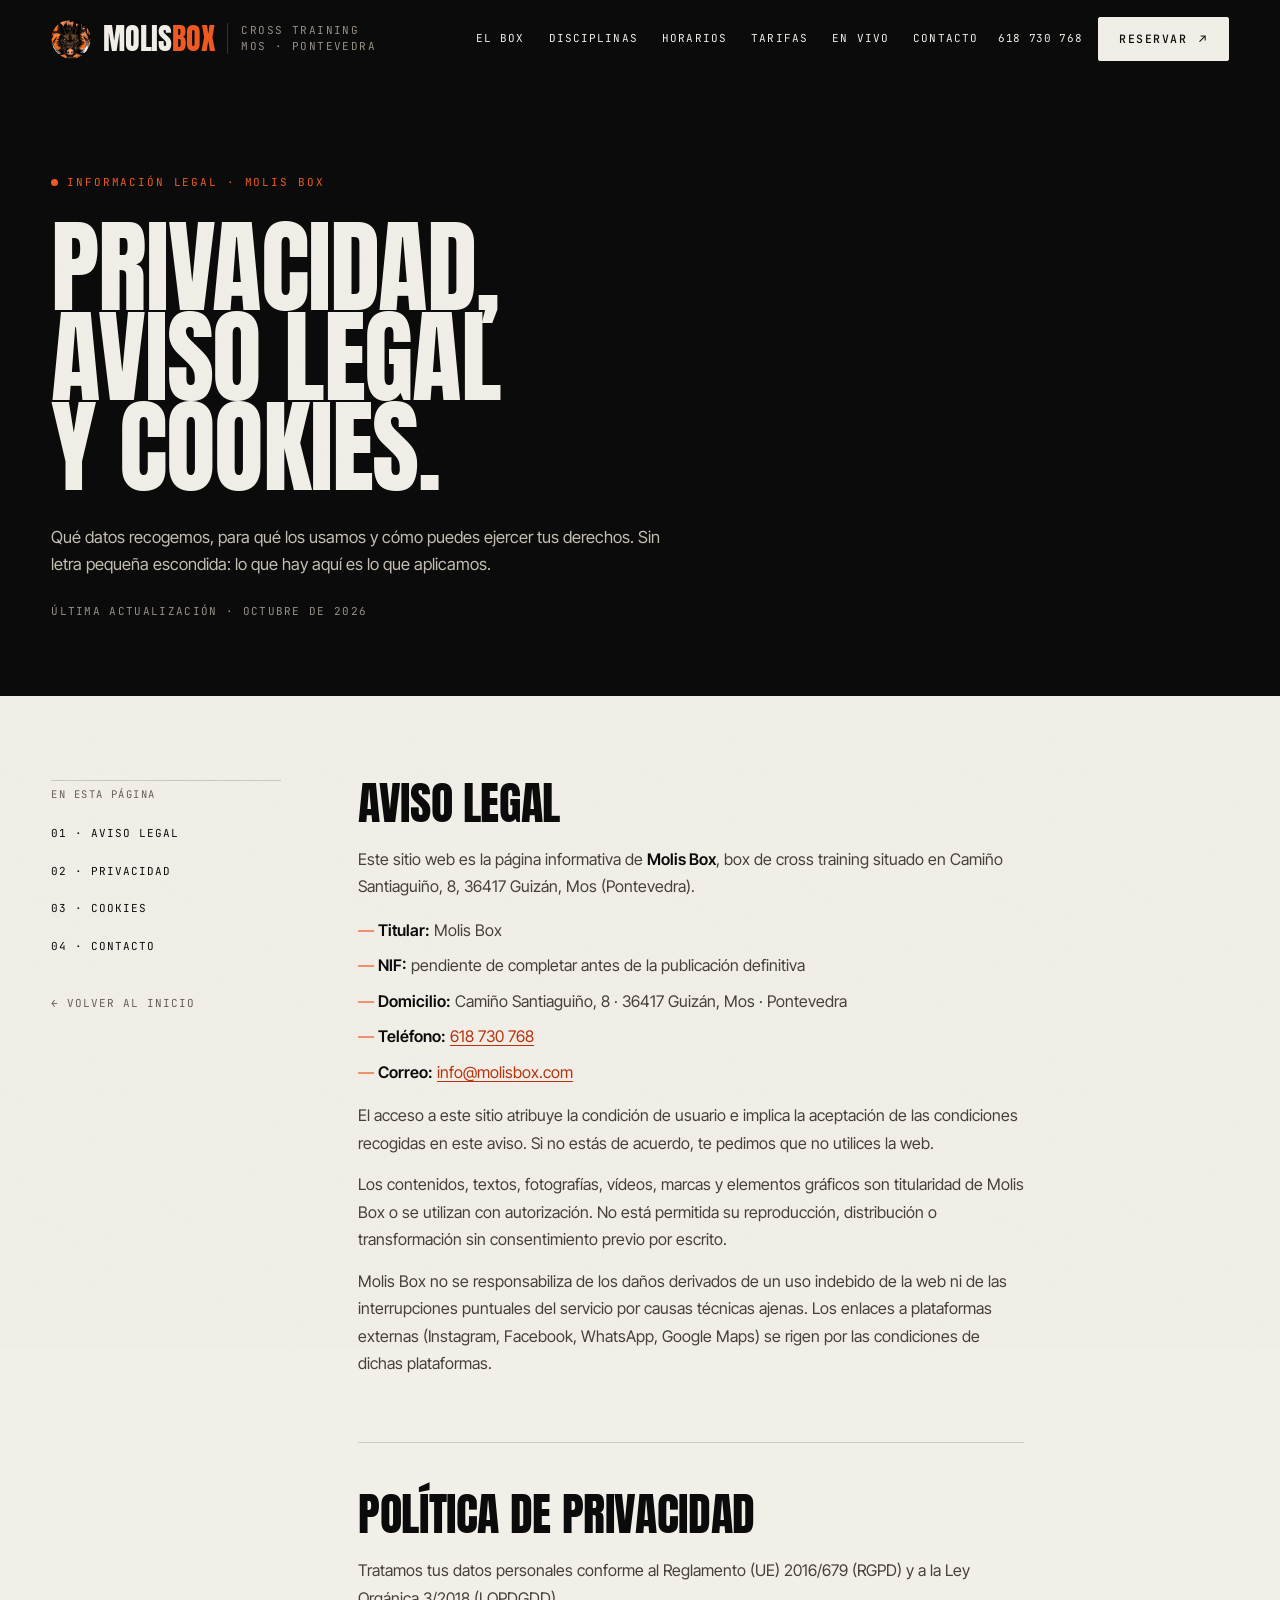
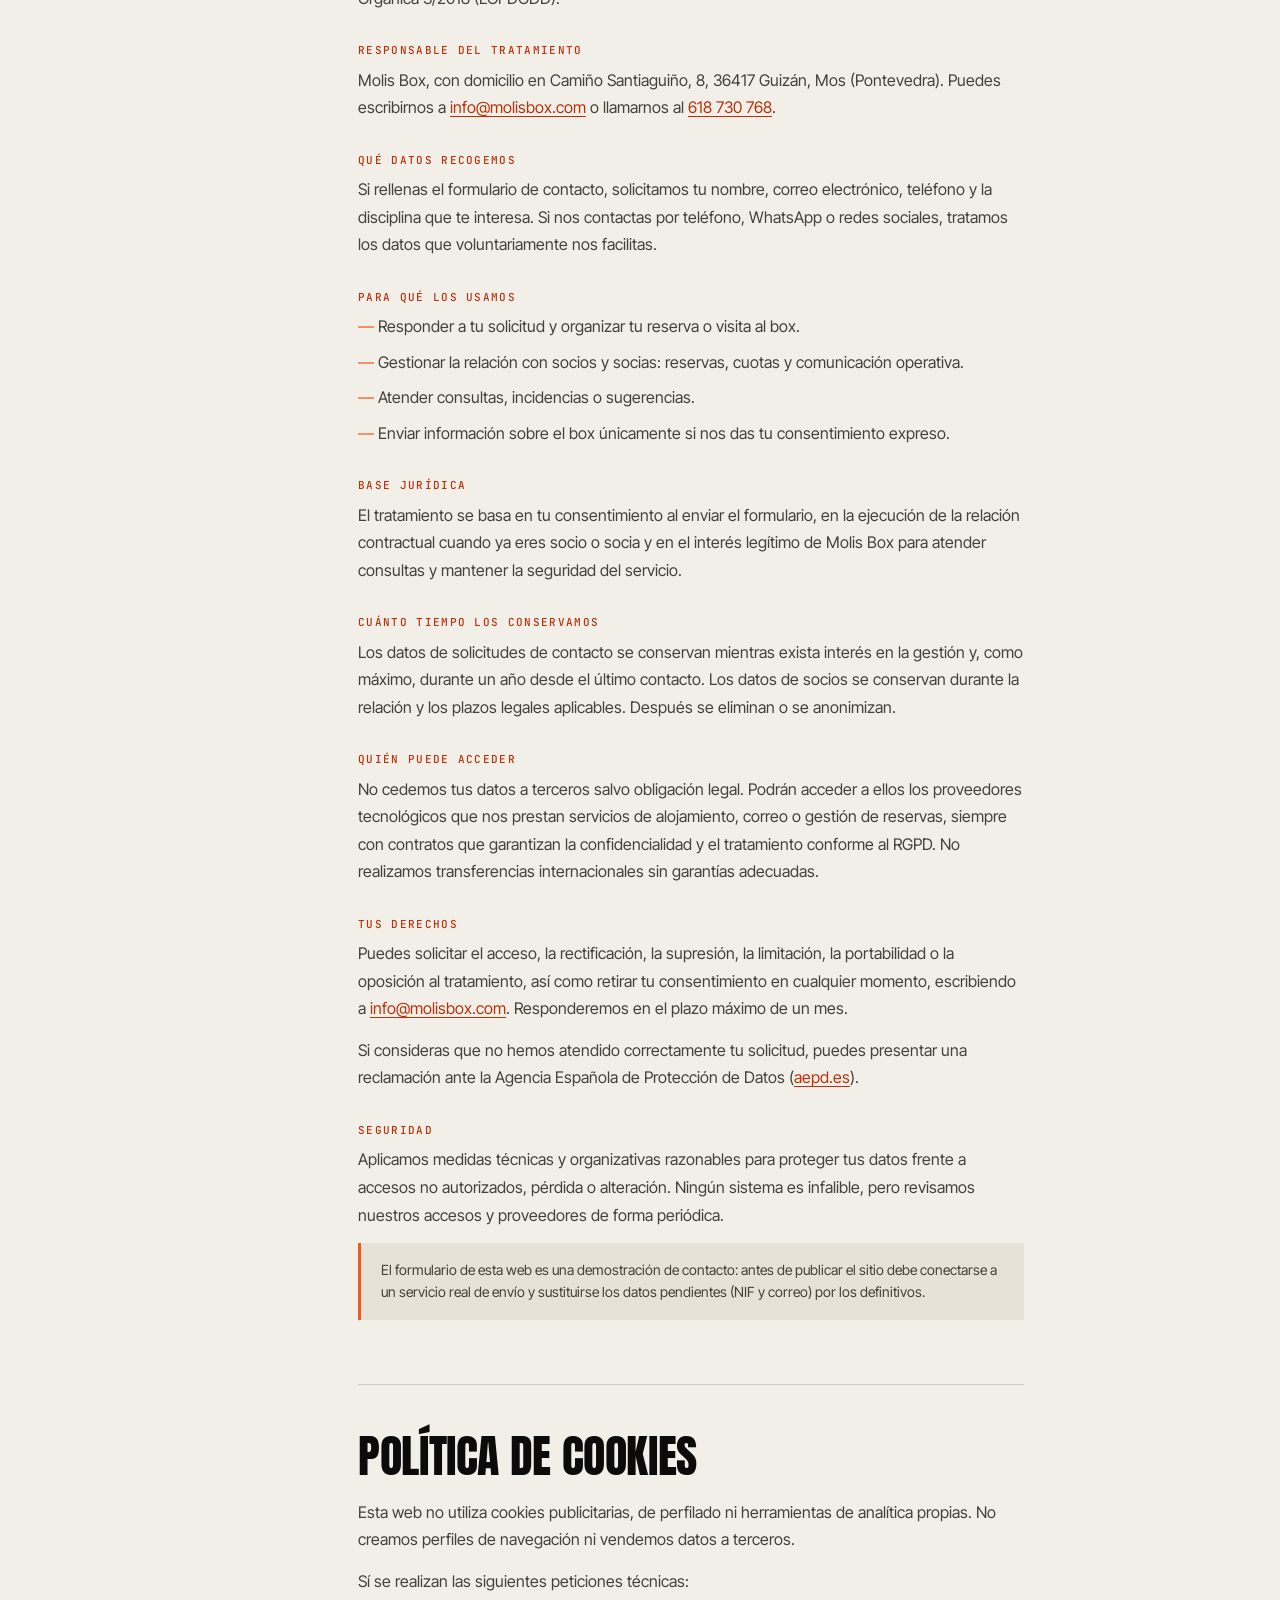
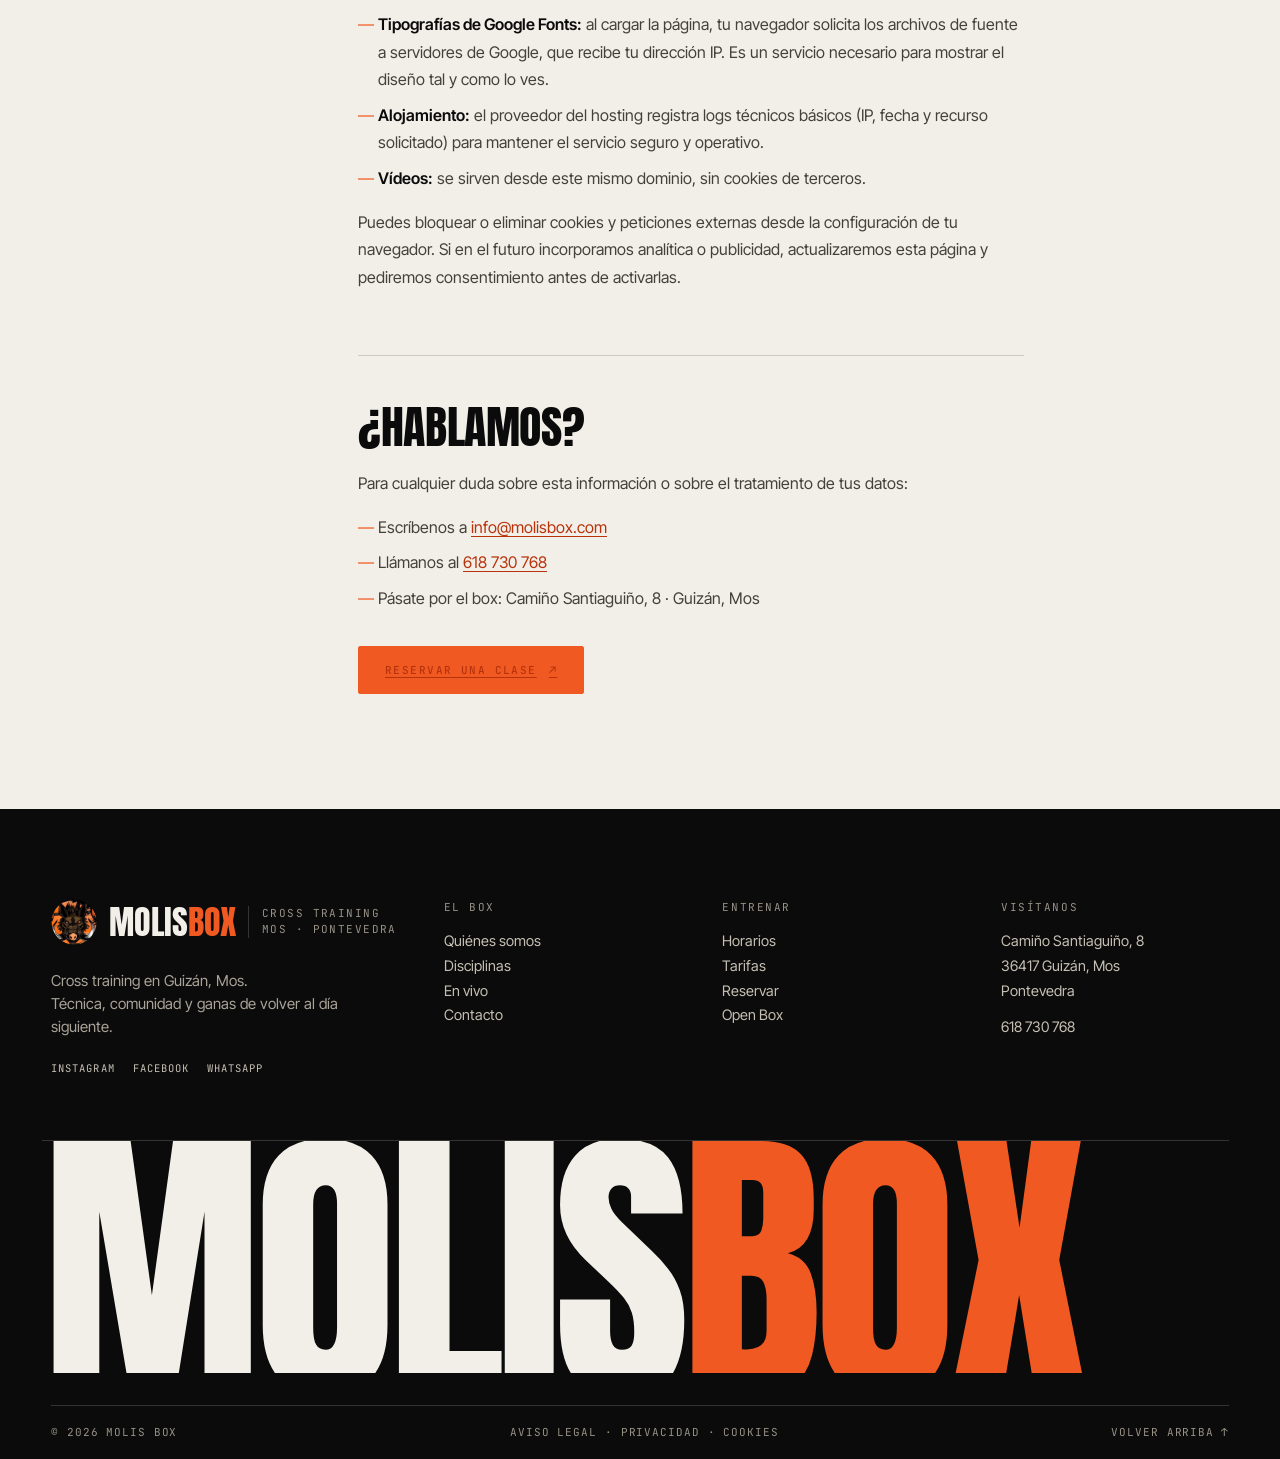
==== commit d5c895b5: "Aumenta tipografía, elimina relleno, añade privacidad.html y QA" ====
--- a/privacidad.html
+++ b/privacidad.html
@@ -53,7 +53,7 @@
 
       <div class="nav__actions">
         <a class="nav__phone" href="tel:+34618730768">618 730 768</a>
-        <a class="btn btn--sm nav__cta" href="index.html#contacto">Clase gratis <span class="btn__arrow" aria-hidden="true">↗</span></a>
+        <a class="btn btn--sm nav__cta" href="index.html#contacto">Reservar <span class="btn__arrow" aria-hidden="true">↗</span></a>
         <button class="burger" id="burger" aria-label="Abrir menú" aria-expanded="false" aria-controls="menu">
           <span></span><span></span>
         </button>
@@ -75,7 +75,7 @@
       <a href="tel:+34618730768">618 730 768</a>
       <a href="https://wa.me/34618730768" target="_blank" rel="noopener">WhatsApp · Molis Box</a>
       <span>Camiño Santiaguiño, 8 · Guizán, Mos</span>
-      <a class="btn btn--accent" href="index.html#contacto">Reserva tu clase gratis <span class="btn__arrow" aria-hidden="true">↗</span></a>
+      <a class="btn btn--accent" href="index.html#contacto">Reservar una clase <span class="btn__arrow" aria-hidden="true">↗</span></a>
     </div>
   </div>
 
@@ -128,11 +128,11 @@
             <p>Molis Box, con domicilio en Camiño Santiaguiño, 8, 36417 Guizán, Mos (Pontevedra). Puedes escribirnos a <a href="mailto:info@molisbox.com">info@molisbox.com</a> o llamarnos al <a href="tel:+34618730768">618 730 768</a>.</p>
 
             <h3>Qué datos recogemos</h3>
-            <p>Si rellenas el formulario de clase de prueba, solicitamos tu nombre, correo electrónico, teléfono y la disciplina que te interesa. Si nos contactas por teléfono, WhatsApp o redes sociales, tratamos los datos que voluntariamente nos facilitas.</p>
+            <p>Si rellenas el formulario de contacto, solicitamos tu nombre, correo electrónico, teléfono y la disciplina que te interesa. Si nos contactas por teléfono, WhatsApp o redes sociales, tratamos los datos que voluntariamente nos facilitas.</p>
 
             <h3>Para qué los usamos</h3>
             <ul>
-              <li>Responder a tu solicitud y organizar tu primera clase gratuita.</li>
+              <li>Responder a tu solicitud y organizar tu reserva o visita al box.</li>
               <li>Gestionar la relación con socios y socias: reservas, cuotas y comunicación operativa.</li>
               <li>Atender consultas, incidencias o sugerencias.</li>
               <li>Enviar información sobre el box únicamente si nos das tu consentimiento expreso.</li>
@@ -142,7 +142,7 @@
             <p>El tratamiento se basa en tu consentimiento al enviar el formulario, en la ejecución de la relación contractual cuando ya eres socio o socia y en el interés legítimo de Molis Box para atender consultas y mantener la seguridad del servicio.</p>
 
             <h3>Cuánto tiempo los conservamos</h3>
-            <p>Los datos de solicitudes de prueba se conservan mientras exista interés en la gestión y, como máximo, durante un año desde el último contacto. Los datos de socios se conservan durante la relación y los plazos legales aplicables. Después se eliminan o se anonimizan.</p>
+            <p>Los datos de solicitudes de contacto se conservan mientras exista interés en la gestión y, como máximo, durante un año desde el último contacto. Los datos de socios se conservan durante la relación y los plazos legales aplicables. Después se eliminan o se anonimizan.</p>
 
             <h3>Quién puede acceder</h3>
             <p>No cedemos tus datos a terceros salvo obligación legal. Podrán acceder a ellos los proveedores tecnológicos que nos prestan servicios de alojamiento, correo o gestión de reservas, siempre con contratos que garantizan la confidencialidad y el tratamiento conforme al RGPD. No realizamos transferencias internacionales sin garantías adecuadas.</p>
@@ -177,7 +177,7 @@
               <li>Llámanos al <a href="tel:+34618730768">618 730 768</a></li>
               <li>Pásate por el box: Camiño Santiaguiño, 8 · Guizán, Mos</li>
             </ul>
-            <a class="btn btn--accent" href="index.html#contacto">Reserva tu clase gratis <span class="btn__arrow" aria-hidden="true">↗</span></a>
+            <a class="btn btn--accent" href="index.html#contacto">Reservar una clase <span class="btn__arrow" aria-hidden="true">↗</span></a>
           </section>
 
         </div>
@@ -215,7 +215,7 @@
           <h4>Entrenar</h4>
           <a href="index.html#horarios">Horarios</a>
           <a href="index.html#precios">Tarifas</a>
-          <a href="index.html#contacto">Prueba gratis</a>
+          <a href="index.html#contacto">Reservar</a>
           <a href="index.html#horarios">Open Box</a>
         </nav>
 
@@ -238,7 +238,7 @@
 
   <!-- Mobile sticky CTA -->
   <div class="mobile-cta">
-    <a class="mobile-cta__main" href="index.html#contacto">Clase de prueba gratis <span aria-hidden="true">↗</span></a>
+    <a class="mobile-cta__main" href="index.html#contacto">Reservar clase <span aria-hidden="true">↗</span></a>
     <a class="mobile-cta__call" href="tel:+34618730768" aria-label="Llamar a Molis Box">Llamar</a>
   </div>
 
--- a/assets/css/styles.css
+++ b/assets/css/styles.css
@@ -487,41 +487,6 @@
   text-transform: uppercase;
   color: var(--bone);
 }
-.hero__badge {
-  position: absolute;
-  top: 18px;
-  left: 18px;
-  z-index: 2;
-  display: inline-flex;
-  align-items: center;
-  gap: 8px;
-  padding: 8px 11px;
-  background: var(--bone);
-  color: var(--ink);
-  font-family: var(--font-mono);
-  font-size: 10.5px;
-  letter-spacing: 0.12em;
-  text-transform: uppercase;
-}
-.pulse {
-  width: 6px;
-  height: 6px;
-  border-radius: 50%;
-  background: var(--accent);
-  position: relative;
-}
-.pulse::after {
-  content: "";
-  position: absolute;
-  inset: -3px;
-  border-radius: 50%;
-  border: 1px solid var(--accent);
-  animation: pulse 2.4s ease-out infinite;
-}
-@keyframes pulse {
-  0% { transform: scale(0.7); opacity: 1; }
-  70%, 100% { transform: scale(1.9); opacity: 0; }
-}
 
 .hero__title {
   margin-top: clamp(20px, 3.4vh, 36px);
@@ -1006,43 +971,6 @@
   font-size: 16px;
   line-height: 1.6;
   color: #b9b3a7;
-}
-
-.trial {
-  display: grid;
-  grid-template-columns: minmax(0, 1fr) auto auto;
-  align-items: center;
-  gap: 28px;
-  padding: 22px 24px;
-  border: 1px solid var(--line-light);
-  background: rgba(242, 239, 232, 0.03);
-  margin-bottom: 22px;
-}
-.trial__tag {
-  display: inline-block;
-  margin-bottom: 7px;
-  font-family: var(--font-mono);
-  font-size: 11px;
-  letter-spacing: 0.14em;
-  text-transform: uppercase;
-  color: var(--accent);
-}
-.trial__copy p { max-width: 62ch; font-size: 16px; line-height: 1.55; color: #c9c3b7; }
-.trial__price { text-align: right; }
-.trial__price span {
-  display: block;
-  font-family: var(--font-display);
-  font-size: 30px;
-  line-height: 1;
-}
-.trial__price small {
-  display: block;
-  margin-top: 3px;
-  font-family: var(--font-mono);
-  font-size: 11px;
-  letter-spacing: 0.1em;
-  text-transform: uppercase;
-  color: var(--muted);
 }
 
 .plans {
@@ -1449,13 +1377,6 @@
   line-height: 1;
   text-transform: uppercase;
 }
-.form__free {
-  padding: 5px 9px;
-  background: var(--accent);
-  font-family: var(--font-mono);
-  font-size: 11px;
-  letter-spacing: 0.1em;
-}
 .field { display: flex; flex-direction: column; gap: 7px; margin-bottom: 17px; }
 .field label {
   font-family: var(--font-mono);
@@ -1847,8 +1768,6 @@
   .classes__preview { max-width: 290px; }
   .plans { grid-template-columns: repeat(2, minmax(0, 1fr)); }
   .plan { min-height: 0; }
-  .trial { grid-template-columns: 1fr auto; }
-  .trial .btn { grid-column: 1 / -1; justify-self: start; }
 }
 
 @media (max-width: 1100px) {
@@ -2043,10 +1962,6 @@
   .slot__class b { font-size: 1.15rem; }
   .slot__class em { display: none; }
 
-  .trial { grid-template-columns: 1fr; gap: 14px; padding: 18px; }
-  .trial__price { text-align: left; }
-  .trial .btn { justify-self: stretch; }
-
   .plans { grid-template-columns: 1fr; }
   .plans .plan--featured { order: -1; }
   .extras { grid-template-columns: 1fr 1fr; }
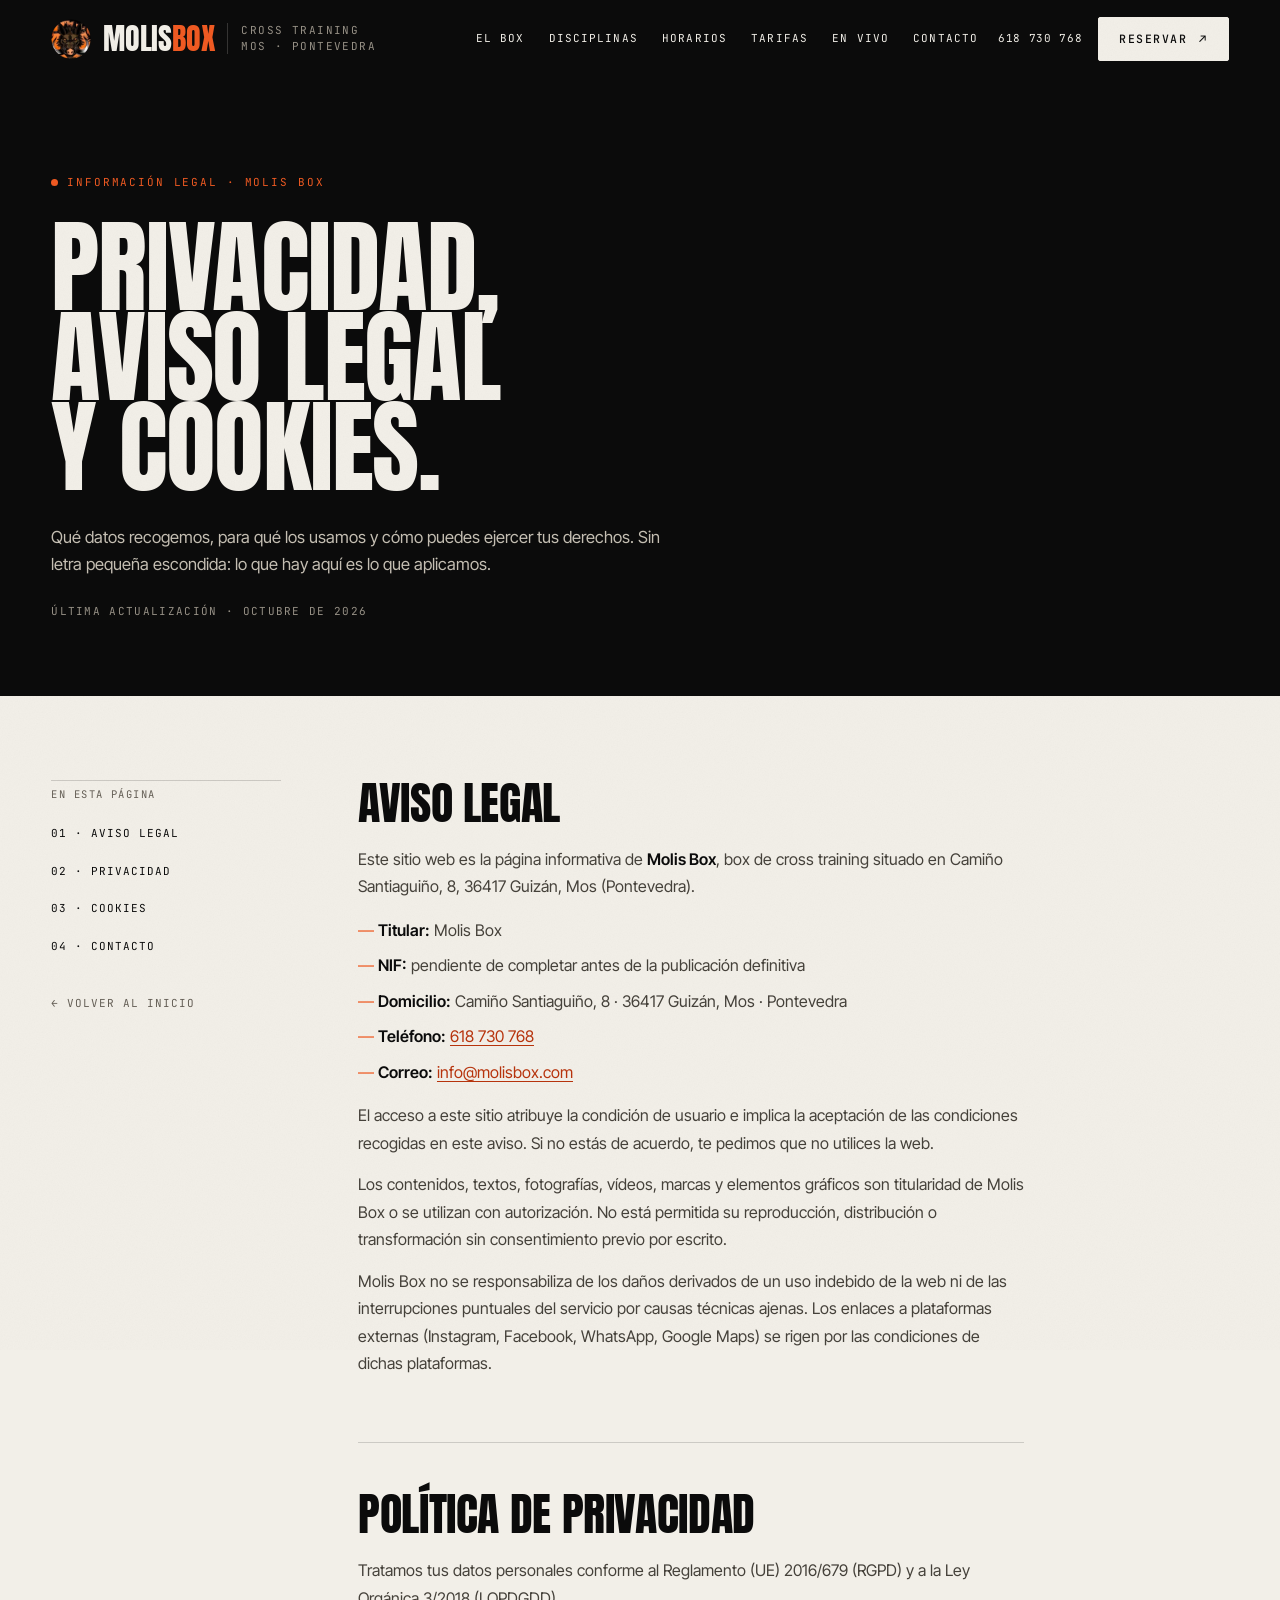
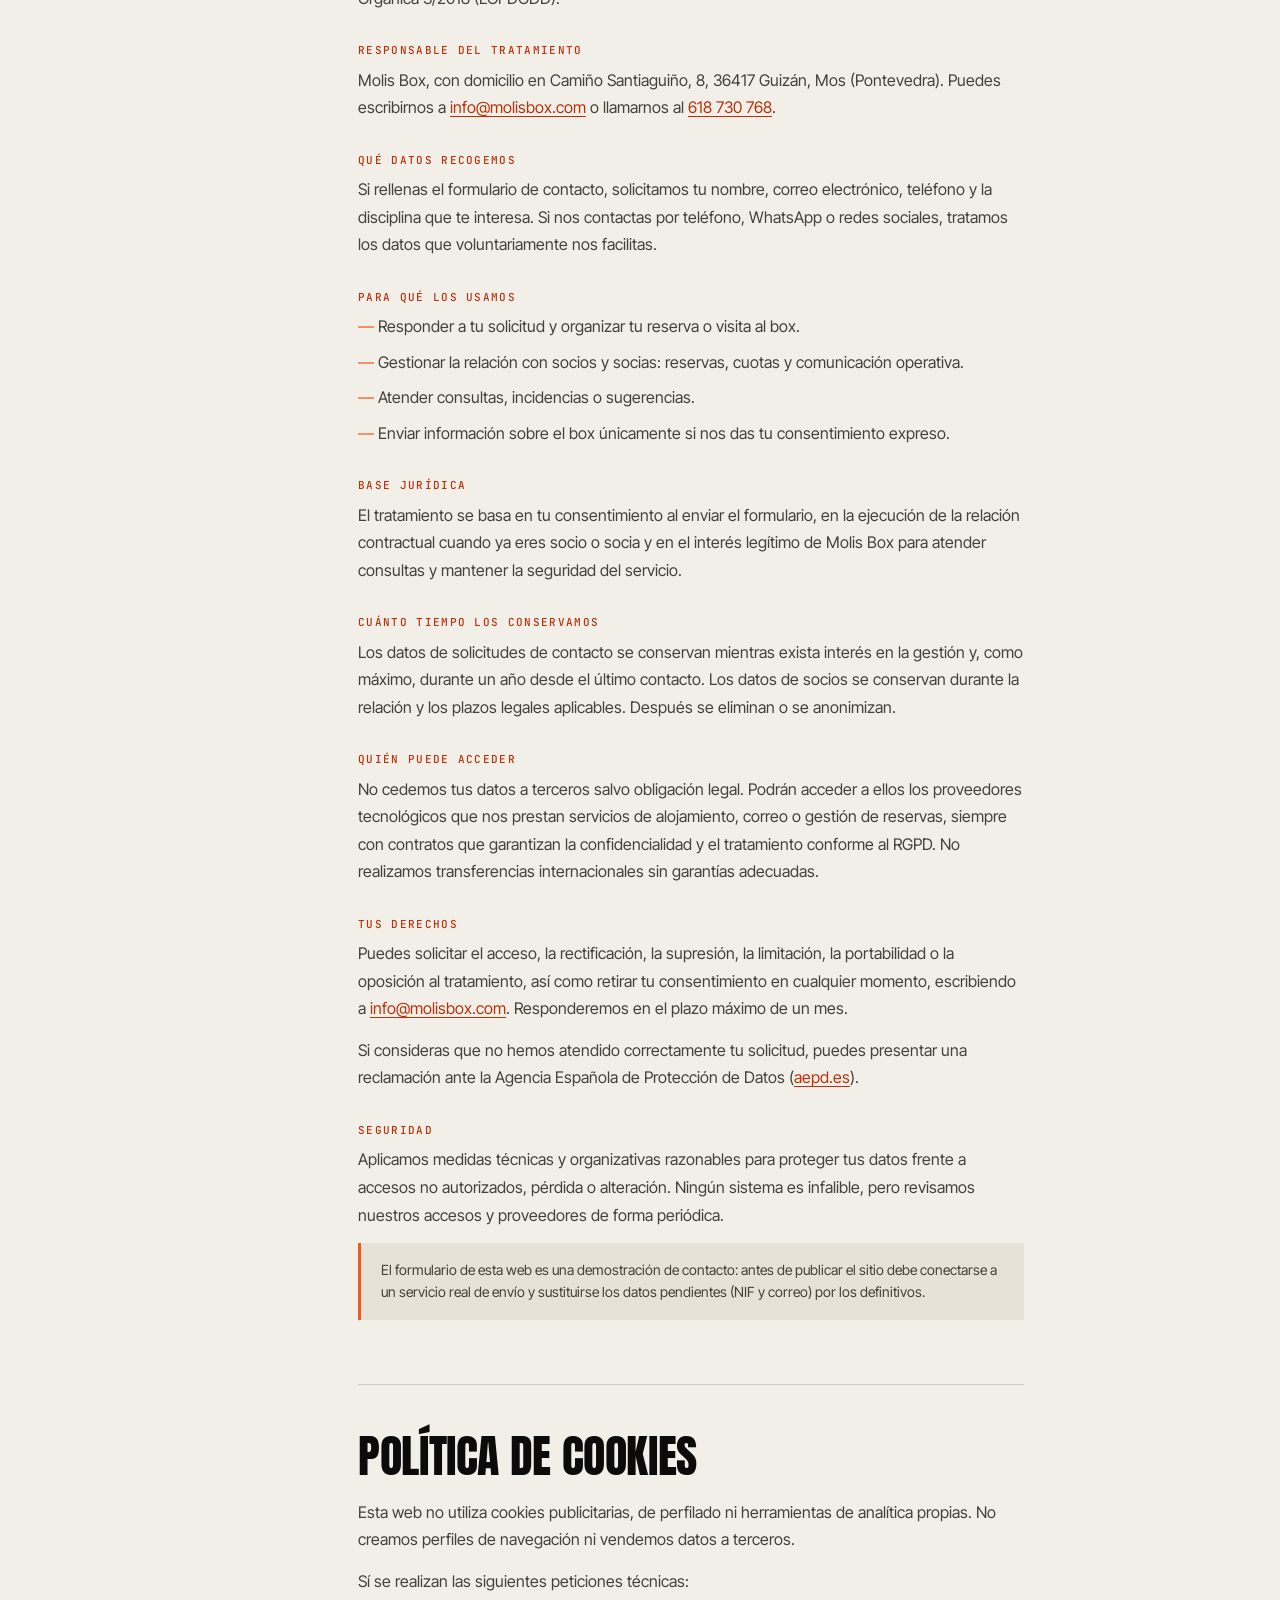
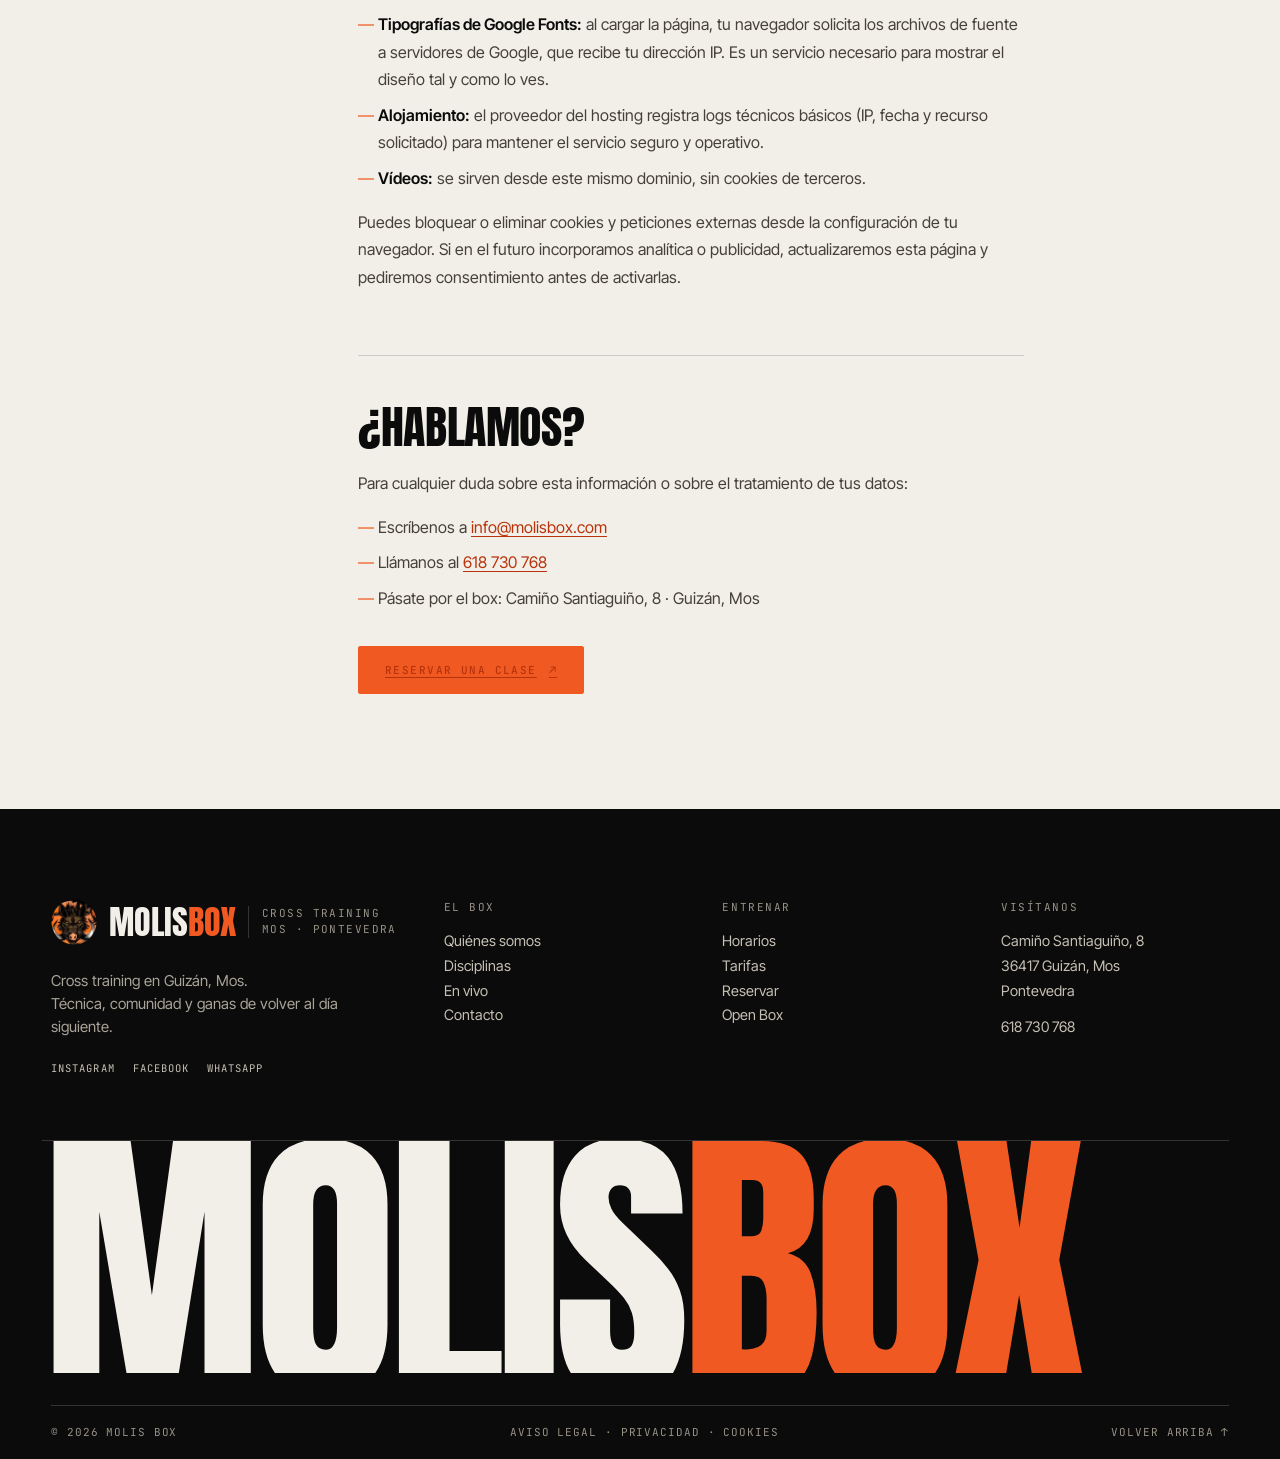
==== commit 0c27c506: "Imágenes AVIF/WebP responsive y vídeos comprimidos con carga diferida" ====
--- a/privacidad.html
+++ b/privacidad.html
@@ -37,7 +37,7 @@
   <header class="nav nav--light" id="nav">
     <div class="nav__inner wrap">
       <a class="logo" href="index.html" aria-label="Molis Box — inicio">
-        <img class="logo__mark" src="assets/img/logo-mark.webp" alt="" width="40" height="40">
+        <img class="logo__mark" src="assets/img/logo-mark-96.webp" srcset="assets/img/logo-mark-96.webp 1x, assets/img/logo-mark-192.webp 2x" alt="" width="40" height="40">
         <span class="logo__word">Molis<span>Box</span></span>
         <span class="logo__tag">Cross training<br>Mos · Pontevedra</span>
       </a>
@@ -191,7 +191,7 @@
       <div class="footer__top">
         <div class="footer__brand">
           <a class="logo logo--footer" href="index.html" aria-label="Molis Box — inicio">
-            <img class="logo__mark" src="assets/img/logo-mark.webp" alt="" width="44" height="44">
+            <img class="logo__mark" src="assets/img/logo-mark-96.webp" srcset="assets/img/logo-mark-96.webp 1x, assets/img/logo-mark-192.webp 2x" alt="" width="44" height="44">
             <span class="logo__word">Molis<span>Box</span></span>
             <span class="logo__tag">Cross training<br>Mos · Pontevedra</span>
           </a>
--- a/assets/css/styles.css
+++ b/assets/css/styles.css
@@ -50,6 +50,7 @@
 body.menu-open { overflow: hidden; }
 
 img, svg, video { display: block; max-width: 100%; }
+picture { display: contents; }
 img { height: auto; }
 a { color: inherit; text-decoration: none; }
 button, input, select, textarea { font: inherit; color: inherit; }
@@ -243,6 +244,23 @@
   -webkit-backdrop-filter: blur(14px);
 }
 
+/* Nav sobre el hero a pantalla completa */
+.nav--hero:not(.is-stuck) { color: var(--bone); }
+.nav--hero:not(.is-stuck) .nav__links a { color: var(--bone); }
+.nav--hero:not(.is-stuck) .nav__phone { color: var(--bone); }
+.nav--hero:not(.is-stuck) .logo__tag { color: #cdc7ba; border-color: var(--line-light); }
+.nav--hero:not(.is-stuck) .nav__cta {
+  --btn-bg: var(--bone);
+  --btn-fg: var(--ink);
+  border-color: var(--bone);
+}
+.nav--hero:not(.is-stuck) .nav__cta:hover {
+  background: var(--accent);
+  border-color: var(--accent);
+  color: var(--ink);
+}
+.nav--hero:not(.is-stuck) .burger { border-color: var(--line-light); }
+
 /* Nav sobre fondo oscuro (página legal) */
 .nav--light { color: var(--bone); }
 .nav--light .nav__links a { color: var(--bone); }
@@ -435,30 +453,28 @@
   flex-direction: column;
   min-height: 100svh;
   padding-top: var(--nav-h);
-  background: var(--bone);
+  background: var(--ink);
+  color: var(--bone);
+  overflow: hidden;
 }
 .hero__grid {
+  position: relative;
+  z-index: 2;
   flex: 1;
-  display: grid;
-  grid-template-columns: repeat(12, minmax(0, 1fr));
-  column-gap: clamp(16px, 2vw, 32px);
-  align-content: stretch;
-  padding-top: clamp(18px, 3.2vh, 40px);
-  padding-bottom: clamp(16px, 2.4vh, 28px);
-}
-.hero__head {
-  grid-column: 1 / 8;
-  grid-row: 1;
-  align-self: start;
-  padding-right: clamp(0px, 2vw, 28px);
-}
+  display: flex;
+  flex-direction: column;
+  align-items: stretch;
+  padding-top: clamp(18px, 3vh, 34px);
+  padding-bottom: clamp(18px, 3vh, 34px);
+}
+.hero__head { padding-right: 0; }
 .hero__media {
-  grid-column: 8 / 13;
-  grid-row: 1 / 3;
-  position: relative;
+  position: absolute;
+  inset: 0;
+  z-index: 0;
   overflow: hidden;
-  background: var(--ink-soft);
-  min-height: 420px;
+  background: var(--ink);
+  min-height: 0;
 }
 .hero__media img {
   position: absolute;
@@ -467,55 +483,58 @@
   height: 100%;
   object-fit: cover;
   object-position: center 32%;
-  filter: grayscale(0.18) contrast(1.04) brightness(0.96);
+  filter: grayscale(0.28) contrast(1.06) brightness(0.8);
 }
 .hero__media::after {
   content: "";
   position: absolute;
   inset: 0;
-  background: linear-gradient(180deg, rgba(11, 11, 11, 0.18) 0%, transparent 28%, transparent 66%, rgba(11, 11, 11, 0.62) 100%);
+  background:
+    linear-gradient(180deg, rgba(11, 11, 11, 0.72) 0%, rgba(11, 11, 11, 0.12) 24%, rgba(11, 11, 11, 0.16) 50%, rgba(11, 11, 11, 0.82) 84%, rgba(11, 11, 11, 0.96) 100%),
+    linear-gradient(90deg, rgba(11, 11, 11, 0.5) 0%, rgba(11, 11, 11, 0) 64%);
   pointer-events: none;
 }
 .hero__caption {
   position: absolute;
-  left: 18px;
-  bottom: 18px;
-  z-index: 2;
+  top: calc(var(--nav-h) + clamp(18px, 3vh, 34px));
+  right: var(--gutter);
+  z-index: 3;
   font-family: var(--font-mono);
   font-size: 11px;
   letter-spacing: 0.12em;
   text-transform: uppercase;
   color: var(--bone);
+  text-shadow: 0 1px 18px rgba(11, 11, 11, 0.6);
 }
 
 .hero__title {
-  margin-top: clamp(20px, 3.4vh, 36px);
+  margin-top: clamp(20px, 3.2vh, 34px);
   font-family: var(--font-display);
   font-weight: 400;
-  font-size: clamp(3.4rem, min(9.9vw, 15.8vh), 10rem);
+  font-size: clamp(3.4rem, min(10.2vw, 16.4vh), 10.4rem);
   line-height: 0.83;
   letter-spacing: -0.016em;
   text-transform: uppercase;
+  color: var(--bone);
 }
 .hero__title .line { display: block; }
 .hero__title .line:nth-child(2) { padding-left: 0.04em; }
 .hero__title .dot { color: var(--accent); -webkit-text-stroke: 0; }
-.line--outline {
+.hero .line--outline {
   color: transparent;
-  -webkit-text-stroke: clamp(1.2px, 0.13vw, 2.2px) var(--ink);
+  -webkit-text-stroke: clamp(1.2px, 0.13vw, 2.2px) var(--bone);
 }
 .hero__body {
-  grid-column: 1 / 7;
-  grid-row: 2;
-  align-self: end;
-  padding-top: clamp(20px, 3.2vh, 38px);
+  max-width: 820px;
+  margin-top: auto;
+  padding-top: clamp(22px, 3.4vh, 40px);
   padding-bottom: 2px;
 }
 .hero__lead {
   max-width: 46ch;
   font-size: clamp(17px, 1.25vw, 20px);
   line-height: 1.55;
-  color: #3b3833;
+  color: #ded8cd;
 }
 .hero__cta {
   display: flex;
@@ -524,13 +543,16 @@
   gap: 14px 28px;
   margin-top: 28px;
 }
-.hero__cta .link-arrow { border-color: transparent; }
+.hero__cta .link-arrow {
+  border-color: var(--line-light);
+  color: var(--bone);
+}
 .hero__stats {
   display: flex;
   gap: clamp(24px, 4vw, 56px);
   margin-top: clamp(20px, 3.2vh, 34px);
   padding-top: 16px;
-  border-top: 1px solid var(--line);
+  border-top: 1px solid var(--line-light);
 }
 .hero__stats > div { display: flex; flex-direction: column-reverse; gap: 5px; }
 .hero__stats dd {
@@ -538,17 +560,20 @@
   font-size: clamp(1.8rem, 2.4vw, 2.3rem);
   line-height: 0.9;
   letter-spacing: -0.01em;
+  color: var(--bone);
 }
 .hero__stats dt {
   font-family: var(--font-mono);
   font-size: 11px;
   letter-spacing: 0.12em;
   text-transform: uppercase;
-  color: var(--muted);
+  color: #b6b0a5;
 }
 
 /* ---------- Marquesina ---------- */
 .marquee {
+  position: relative;
+  z-index: 3;
   height: 54px;
   overflow: hidden;
   background: var(--accent);
@@ -602,28 +627,92 @@
 .sec-rule { flex: 1; height: 1px; background: var(--line); }
 
 /* ---------- Manifiesto ---------- */
-.manifesto__grid {
+.manifesto { padding-top: clamp(56px, 7vw, 104px); }
+.manifesto .sec-head { margin-bottom: clamp(30px, 4vw, 56px); }
+.manifesto__stage {
   display: grid;
-  grid-template-columns: repeat(12, minmax(0, 1fr));
-  column-gap: clamp(16px, 2vw, 32px);
+  grid-template-columns: minmax(0, 1.72fr) minmax(0, 1fr);
+  gap: clamp(6px, 0.8vw, 12px);
+  width: 100%;
+}
+.manifesto__main,
+.manifesto__inset {
+  position: relative;
+  overflow: hidden;
+  background: var(--ink-soft);
+  height: clamp(600px, 88svh, 1040px);
+}
+.manifesto__main img,
+.manifesto__inset img {
+  width: 100%;
+  height: 100%;
+  object-fit: cover;
+}
+.manifesto__main img {
+  object-position: center 42%;
+  filter: grayscale(0.28) contrast(1.05) brightness(0.88);
+}
+.manifesto__inset img {
+  object-position: center 36%;
+  filter: grayscale(0.4) contrast(1.05);
+}
+.manifesto__scrim {
+  position: absolute;
+  inset: 0;
+  z-index: 1;
+  background:
+    linear-gradient(180deg, rgba(11, 11, 11, 0.38) 0%, rgba(11, 11, 11, 0) 26%),
+    linear-gradient(0deg, rgba(11, 11, 11, 0.94) 0%, rgba(11, 11, 11, 0.6) 30%, rgba(11, 11, 11, 0) 66%),
+    linear-gradient(90deg, rgba(11, 11, 11, 0.55) 0%, rgba(11, 11, 11, 0) 62%);
+  pointer-events: none;
+}
+.manifesto__overlay {
+  position: absolute;
+  inset: 0;
+  width: auto;
+  z-index: 2;
+  display: grid;
+  grid-template-columns: minmax(0, 1.45fr) minmax(0, 1fr);
+  gap: clamp(24px, 5vw, 80px);
+  align-content: end;
   align-items: end;
+  padding-block: clamp(28px, 4vh, 52px);
 }
 .manifesto__title {
-  grid-column: 1 / 8;
-  font-size: clamp(2.9rem, 6.5vw, 6.8rem);
+  font-size: clamp(2.8rem, 5.6vw, 6.2rem);
   line-height: 0.88;
+  color: var(--bone);
 }
 .manifesto__side {
-  grid-column: 9 / 13;
+  max-width: 36ch;
   padding-bottom: 0.4em;
 }
 .manifesto__side p {
-  color: #c2bcb0;
+  color: #c9c3b7;
   font-size: clamp(16px, 1.15vw, 18px);
   line-height: 1.6;
 }
 .manifesto__side p + p { margin-top: 16px; }
-.manifesto__side .link-arrow { margin-top: 26px; }
+.manifesto__side .link-arrow { margin-top: 22px; }
+.manifesto__main > figcaption,
+.manifesto__inset > figcaption {
+  position: absolute;
+  z-index: 3;
+  left: 18px;
+  bottom: 14px;
+  font-family: var(--font-mono);
+  font-size: 11px;
+  letter-spacing: 0.12em;
+  text-transform: uppercase;
+  color: var(--bone);
+  background: rgba(11, 11, 11, 0.45);
+  backdrop-filter: blur(4px);
+  padding: 5px 8px;
+}
+.manifesto__main > figcaption {
+  top: 18px;
+  bottom: auto;
+}
 
 .stats {
   display: grid;
@@ -654,38 +743,6 @@
   color: var(--muted);
   line-height: 1.6;
 }
-
-.manifesto__media {
-  display: grid;
-  grid-template-columns: repeat(12, minmax(0, 1fr));
-  column-gap: clamp(16px, 2vw, 32px);
-  align-items: end;
-  margin-top: clamp(44px, 6vw, 84px);
-}
-.m-img { position: relative; overflow: hidden; background: var(--ink-soft); }
-.m-img img {
-  width: 100%;
-  height: 100%;
-  object-fit: cover;
-  filter: grayscale(0.45) contrast(1.05);
-  transition: filter 0.8s var(--ease);
-}
-.m-img:hover img { filter: grayscale(0.05) contrast(1.02); }
-.m-img figcaption {
-  position: absolute;
-  left: 14px;
-  bottom: 12px;
-  font-family: var(--font-mono);
-  font-size: 11px;
-  letter-spacing: 0.12em;
-  text-transform: uppercase;
-  color: var(--bone);
-  background: rgba(11, 11, 11, 0.45);
-  backdrop-filter: blur(4px);
-  padding: 5px 8px;
-}
-.m-img--a { grid-column: 1 / 8; aspect-ratio: 16 / 10; }
-.m-img--b { grid-column: 9 / 13; aspect-ratio: 3 / 4; margin-bottom: clamp(-56px, -3vw, -24px); }
 
 /* ---------- Disciplinas ---------- */
 .classes { background: var(--bone); }
@@ -1097,7 +1154,7 @@
 /* ---------- Band ---------- */
 .band {
   position: relative;
-  min-height: clamp(480px, 72vh, 760px);
+  min-height: clamp(560px, 92svh, 1040px);
   display: flex;
   align-items: flex-end;
   overflow: hidden;
@@ -1158,38 +1215,19 @@
 
 /* ---------- En vivo ---------- */
 .live { background: var(--bone); }
-.live__grid {
-  display: grid;
-  grid-template-columns: repeat(12, minmax(0, 1fr));
-  column-gap: clamp(20px, 3vw, 48px);
-  align-items: start;
-}
-.live__copy {
-  grid-column: 1 / 5;
-  position: sticky;
-  top: calc(var(--nav-h) + 46px);
-}
-.live__text {
-  margin-top: 24px;
-  max-width: 36ch;
-  font-size: 17px;
-  line-height: 1.6;
-  color: #45413a;
-}
+.live .sec-head { margin-bottom: clamp(30px, 4vw, 56px); }
+.live__stage { position: relative; }
 .reels {
-  grid-column: 6 / 13;
   display: grid;
   grid-template-columns: repeat(2, minmax(0, 1fr));
-  gap: clamp(12px, 2vw, 28px);
-  align-items: start;
+  gap: clamp(6px, 0.8vw, 12px);
 }
 .reel {
   position: relative;
-  aspect-ratio: 4 / 5;
+  height: clamp(560px, 86svh, 1000px);
   overflow: hidden;
   background: var(--ink);
 }
-.reel--offset { margin-top: clamp(30px, 5vw, 72px); }
 .reel__video {
   width: 100%;
   height: 100%;
@@ -1200,9 +1238,51 @@
   content: "";
   position: absolute;
   inset: 0;
-  background: linear-gradient(180deg, transparent 60%, rgba(11, 11, 11, 0.68) 100%);
+  background: linear-gradient(180deg, transparent 58%, rgba(11, 11, 11, 0.72) 100%);
   pointer-events: none;
 }
+.live__stage::after {
+  content: "";
+  position: absolute;
+  inset: 0 0 auto;
+  height: 46%;
+  z-index: 2;
+  background: linear-gradient(180deg, rgba(11, 11, 11, 0.86) 0%, rgba(11, 11, 11, 0.4) 38%, transparent 100%);
+  pointer-events: none;
+}
+.live__overlay {
+  position: absolute;
+  inset: 0;
+  width: auto;
+  z-index: 3;
+  display: flex;
+  align-items: flex-start;
+  padding-top: clamp(26px, 4vh, 52px);
+  pointer-events: none;
+}
+.live__copy {
+  max-width: 560px;
+  color: var(--bone);
+  pointer-events: auto;
+}
+.live__copy .display {
+  font-size: clamp(2.8rem, 5.4vw, 6rem);
+  line-height: 0.86;
+  color: var(--bone);
+}
+.live__text {
+  margin-top: 18px;
+  max-width: 36ch;
+  font-size: 17px;
+  line-height: 1.6;
+  color: #ded8cc;
+}
+.live__copy .link-arrow {
+  margin-top: 22px;
+  color: var(--bone);
+  border-color: var(--line-light);
+}
+.live__copy .link-arrow:hover { color: var(--accent); border-color: var(--accent); }
 .reel__caption {
   position: absolute;
   left: 12px;
@@ -1238,19 +1318,22 @@
 
 .gallery {
   display: grid;
-  grid-template-columns: 1.1fr 0.8fr 1.1fr;
-  gap: clamp(12px, 2vw, 28px);
+  grid-template-columns: 1.12fr 0.9fr 1.12fr;
+  gap: clamp(6px, 0.8vw, 12px);
   align-items: start;
-  margin-top: clamp(48px, 6vw, 88px);
+  margin-top: clamp(6px, 0.8vw, 12px);
 }
 .gallery__item {
   position: relative;
-  aspect-ratio: 4 / 5;
   overflow: hidden;
+  height: clamp(440px, 72svh, 860px);
   background: var(--paper);
 }
-.gallery__item--tall { aspect-ratio: 3 / 4; }
-.gallery__item:nth-child(2) { margin-top: clamp(22px, 4vw, 52px); }
+.gallery__item--tall { height: clamp(480px, 78svh, 920px); }
+.gallery__item:nth-child(2) {
+  margin-top: clamp(22px, 4vw, 56px);
+  height: clamp(380px, 62svh, 740px);
+}
 .gallery__item img {
   width: 100%;
   height: 100%;
@@ -1778,12 +1861,7 @@
   :root { --nav-h: 70px; }
 
   .hero__title { font-size: clamp(3.5rem, 10.8vw, 7.2rem); }
-  .hero__head { grid-column: 1 / 8; }
-  .hero__body { grid-column: 1 / 7; }
   .hero__lead { max-width: 40ch; }
-
-  .manifesto__title { grid-column: 1 / 8; }
-  .manifesto__side { grid-column: 9 / 13; }
 
   .classes__intro { grid-column: 1 / 6; }
   .classes__list { grid-column: 6 / 13; }
@@ -1815,23 +1893,19 @@
   .burger { display: block; }
   .nav__actions { gap: 10px; }
 
-  .hero { min-height: auto; }
+  .hero { min-height: 100svh; }
   .hero__grid {
     display: flex;
     flex-direction: column;
     padding-top: 14px;
-    padding-bottom: 28px;
+    padding-bottom: 26px;
   }
-  .hero__head { order: 1; padding-right: 0; }
-  .hero__title { font-size: clamp(4rem, 15vw, 7.6rem); margin-top: 30px; }
-  .hero__body { order: 3; padding-top: 30px; }
-  .hero__media {
-    order: 2;
-    margin-top: 30px;
-    min-height: 0;
-    height: clamp(300px, 66vw, 480px);
-  }
-  .hero__media img { object-position: center 26%; }
+  .hero__head { padding-right: 0; }
+  .hero__title { font-size: clamp(3.6rem, 16vw, 7.4rem); margin-top: 26px; }
+  .hero__body { margin-top: auto; padding-top: 34px; }
+  .hero__media { position: absolute; inset: 0; margin: 0; height: auto; }
+  .hero__media img { object-position: center 28%; }
+  .hero__caption { display: none; }
   .hero__lead { max-width: 52ch; }
   .hero__stats { max-width: 540px; }
 
@@ -1840,15 +1914,28 @@
   .section { padding-block: clamp(64px, 10vw, 96px); }
   .sec-head { margin-bottom: 34px; }
 
-  .manifesto__title { grid-column: 1 / 13; font-size: clamp(2.7rem, 8vw, 4.8rem); }
-  .manifesto__side { grid-column: 1 / 13; margin-top: 28px; max-width: 56ch; }
+  .manifesto .sec-head { margin-bottom: 28px; }
+  .manifesto__stage { grid-template-columns: 1fr; gap: 8px; }
+  .manifesto__main,
+  .manifesto__inset {
+    height: clamp(480px, 68svh, 720px);
+    aspect-ratio: auto;
+  }
+  .manifesto__overlay {
+    grid-template-columns: 1fr;
+    gap: 18px;
+    padding-block: 24px;
+  }
+  .manifesto__title { font-size: clamp(2.7rem, 8.4vw, 4.6rem); }
+  .manifesto__side { max-width: 46ch; padding-bottom: 0; }
+  .manifesto__side p { font-size: 15.5px; }
+  .manifesto__side .link-arrow { margin-top: 16px; }
   .stats { margin-top: 44px; }
-  .m-img--a { grid-column: 1 / 8; }
-  .m-img--b { grid-column: 8 / 13; margin-bottom: -24px; }
 
   .classes__grid { display: block; }
   .classes__intro { position: static; }
   .classes__preview { display: none; }
+  .classes__hint { display: none; }
       .classes__list { margin-top: 0; }
   .class-row { grid-template-columns: 34px minmax(0, 1fr) 20px; padding: 18px 8px; }
   .classes__list > li { position: relative; }
@@ -1882,10 +1969,41 @@
   .pricing__top { grid-template-columns: 1fr; gap: 20px; }
   .pricing__intro { justify-self: start; }
 
-  .live__grid { display: block; }
-  .live__copy { position: static; }
-  .live__text { max-width: 52ch; }
-  .reels { margin-top: 36px; }
+  .live .sec-head { margin-bottom: 28px; }
+  .live__overlay { padding-top: 22px; }
+  .live__copy { max-width: 92%; }
+  .live__copy .display { font-size: clamp(2.6rem, 8vw, 4.2rem); }
+  .live__text { max-width: 42ch; font-size: 16px; }
+  .reels {
+    display: flex;
+    gap: 8px;
+    overflow-x: auto;
+    scroll-snap-type: x mandatory;
+    scrollbar-width: none;
+  }
+  .reels::-webkit-scrollbar { display: none; }
+  .reel {
+    flex: 0 0 84%;
+    height: clamp(460px, 70svh, 660px);
+    scroll-snap-align: start;
+  }
+  .gallery {
+    display: flex;
+    gap: 8px;
+    overflow-x: auto;
+    scroll-snap-type: x mandatory;
+    margin-top: 8px;
+    scrollbar-width: none;
+  }
+  .gallery::-webkit-scrollbar { display: none; }
+  .gallery__item,
+  .gallery__item--tall,
+  .gallery__item:nth-child(2) {
+    flex: 0 0 78%;
+    height: clamp(380px, 58svh, 560px);
+    margin-top: 0;
+    scroll-snap-align: start;
+  }
 
   .quote__body { max-width: 26ch; }
 
@@ -1898,7 +2016,14 @@
   .footer__brand p { max-width: 40ch; }
 
   body { padding-bottom: 62px; }
-  .mobile-cta { display: flex; }
+  .mobile-cta {
+    display: flex;
+    opacity: 0;
+    visibility: hidden;
+    transform: translateY(110%);
+    transition: opacity 0.35s var(--ease), transform 0.35s var(--ease), visibility 0.35s;
+  }
+  body.has-scrolled .mobile-cta { opacity: 1; visibility: visible; transform: none; }
   body.menu-open { padding-bottom: 0; }
   body.menu-open .mobile-cta { display: none; }
   .legal-layout { grid-template-columns: 1fr; gap: 34px; }
@@ -1926,15 +2051,14 @@
   .nav .logo__word { font-size: 24px; }
   .nav .logo__mark { width: 36px; height: 36px; }
 
-  .hero__title { font-size: clamp(3.3rem, 15.4vw, 5.6rem); line-height: 0.9; }
+  .hero__title { font-size: clamp(3.3rem, 16.5vw, 5.8rem); line-height: 0.9; }
   .hero__title .line:nth-child(2) { padding-left: 0.03em; }
   .hero__cta { gap: 16px 22px; }
   .hero__cta .btn { width: 100%; justify-content: space-between; }
-  .hero__cta .link-arrow { border-color: var(--line); }
+  .hero__cta .link-arrow { border-color: var(--line-light); }
   .hero__stats { gap: 0; justify-content: space-between; }
   .hero__stats dd { font-size: 1.6rem; }
-  .hero__stats dt { font-size: 9px; max-width: 12ch; }
-  .hero__media { height: 380px; }
+  .hero__stats dt { font-size: 10px; max-width: 12ch; }
 
   .sec-head { gap: 12px; }
   .sec-note { display: none; }
@@ -1944,9 +2068,12 @@
   .stat:last-child { border-bottom: 0; }
   .stat dt { max-width: none; }
 
-  .manifesto__media { display: block; }
-  .m-img--a { aspect-ratio: 4 / 3; }
-  .m-img--b { width: 64%; margin: -34px 0 0 auto; aspect-ratio: 3 / 4; }
+  .manifesto__main,
+  .manifesto__inset { height: auto; aspect-ratio: 3 / 4; }
+  .manifesto__title { font-size: clamp(2.6rem, 11vw, 4rem); }
+  .manifesto__side { max-width: 38ch; }
+  .manifesto__main > figcaption { top: 14px; left: 14px; font-size: 10px; }
+  .manifesto__inset > figcaption { left: 14px; bottom: 12px; font-size: 10px; }
 
   .classes__list > li::after { display: none; }
   .class-row { padding-right: 8px; }
@@ -1969,37 +2096,18 @@
   .extras li:nth-child(2) { border-right: 0; }
   .extras li:nth-child(-n+2) { border-bottom: 1px solid var(--line-light); }
 
-  .band { min-height: 560px; }
+  .band { min-height: clamp(520px, 80svh, 700px); }
   .band__title { font-size: clamp(3rem, 14vw, 5rem); }
   .band__copy { font-size: 15.5px; }
 
-  .reels {
-    display: flex;
-    gap: 12px;
-    overflow-x: auto;
-    scroll-snap-type: x mandatory;
-    margin-right: calc(var(--gutter) * -1);
-    padding-right: var(--gutter);
-    padding-bottom: 8px;
-    scrollbar-width: none;
+  .reel { flex: 0 0 88%; height: clamp(420px, 64svh, 580px); }
+
+  .gallery__item,
+  .gallery__item--tall,
+  .gallery__item:nth-child(2) {
+    flex: 0 0 84%;
+    height: clamp(340px, 52svh, 470px);
   }
-  .reels::-webkit-scrollbar { display: none; }
-  .reel { flex: 0 0 74%; scroll-snap-align: start; }
-  .reel--offset { margin-top: 0; }
-
-  .gallery {
-    display: flex;
-    gap: 12px;
-    overflow-x: auto;
-    scroll-snap-type: x mandatory;
-    margin-right: calc(var(--gutter) * -1);
-    padding-right: var(--gutter);
-    padding-bottom: 8px;
-    scrollbar-width: none;
-  }
-  .gallery::-webkit-scrollbar { display: none; }
-  .gallery__item { flex: 0 0 72%; scroll-snap-align: start; }
-  .gallery__item:nth-child(2) { margin-top: 0; }
 
   .quote__mark { font-size: 16rem; top: -0.25em; }
 
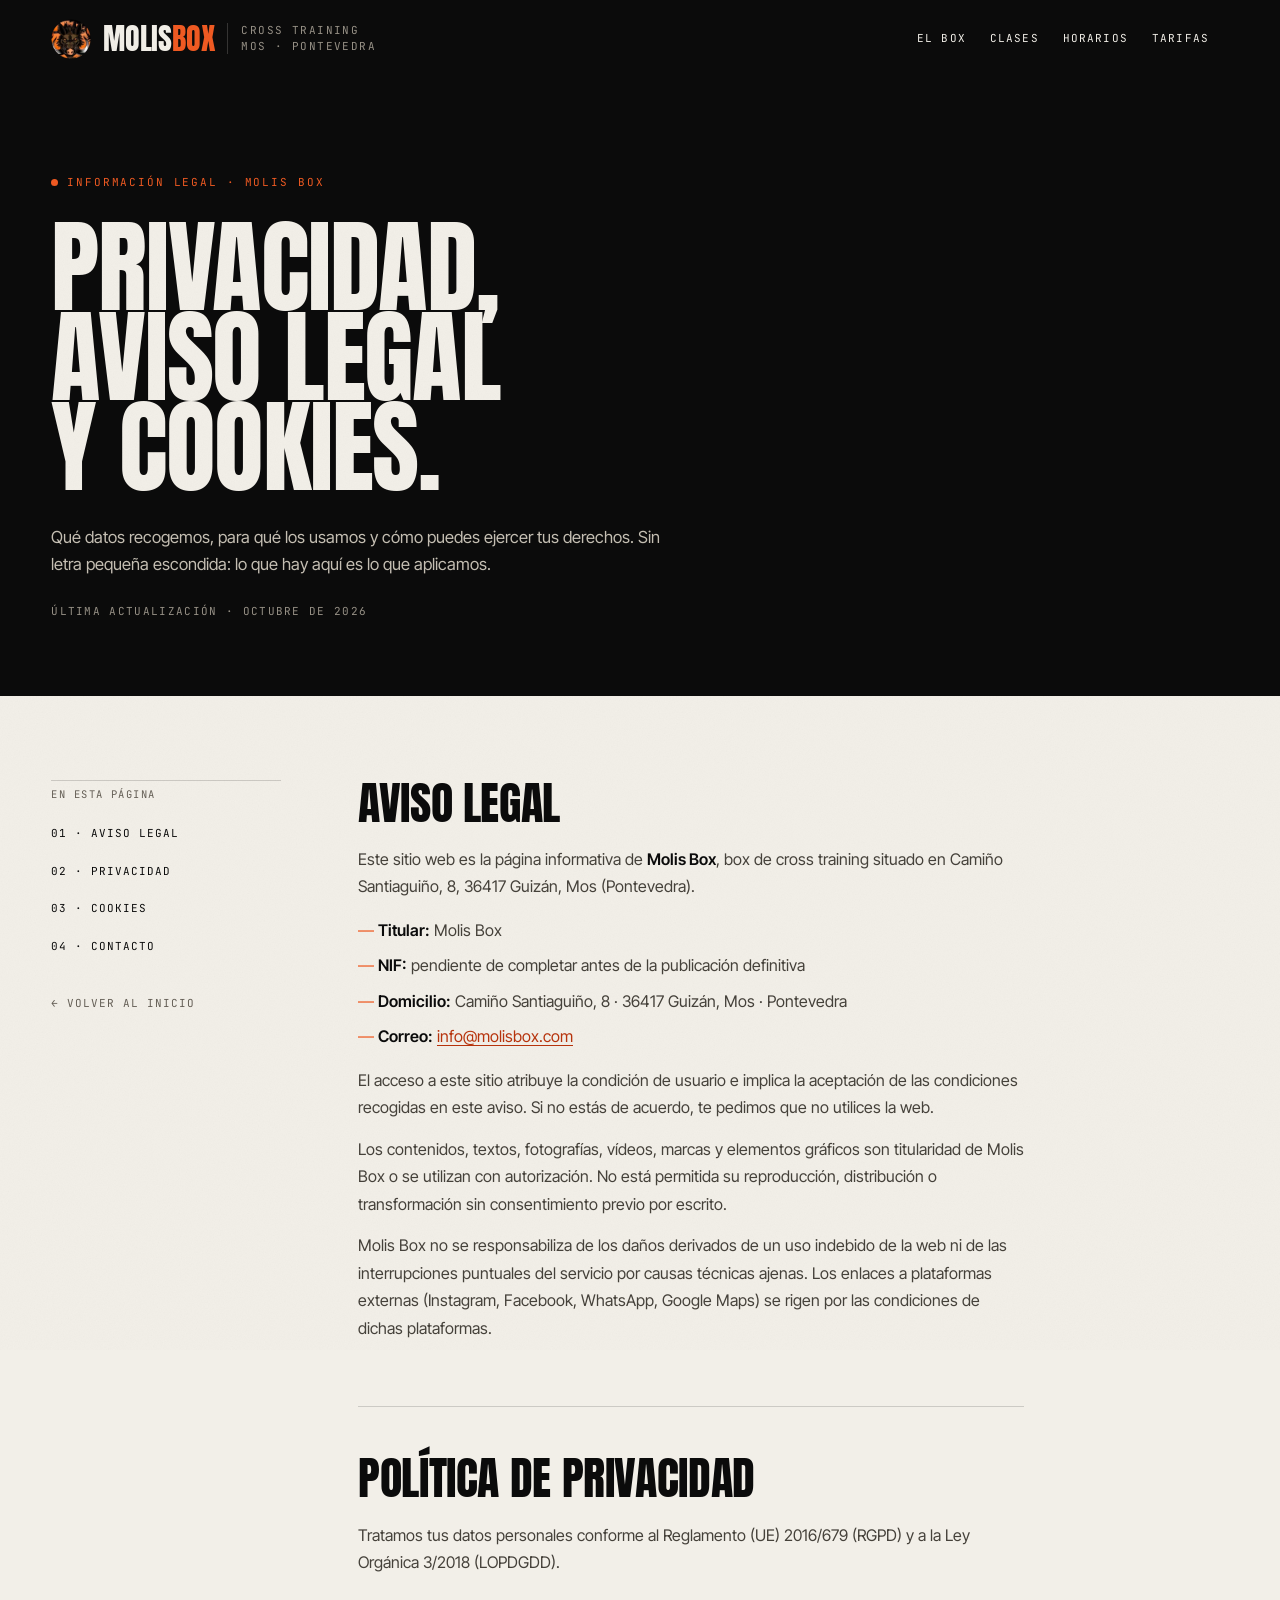
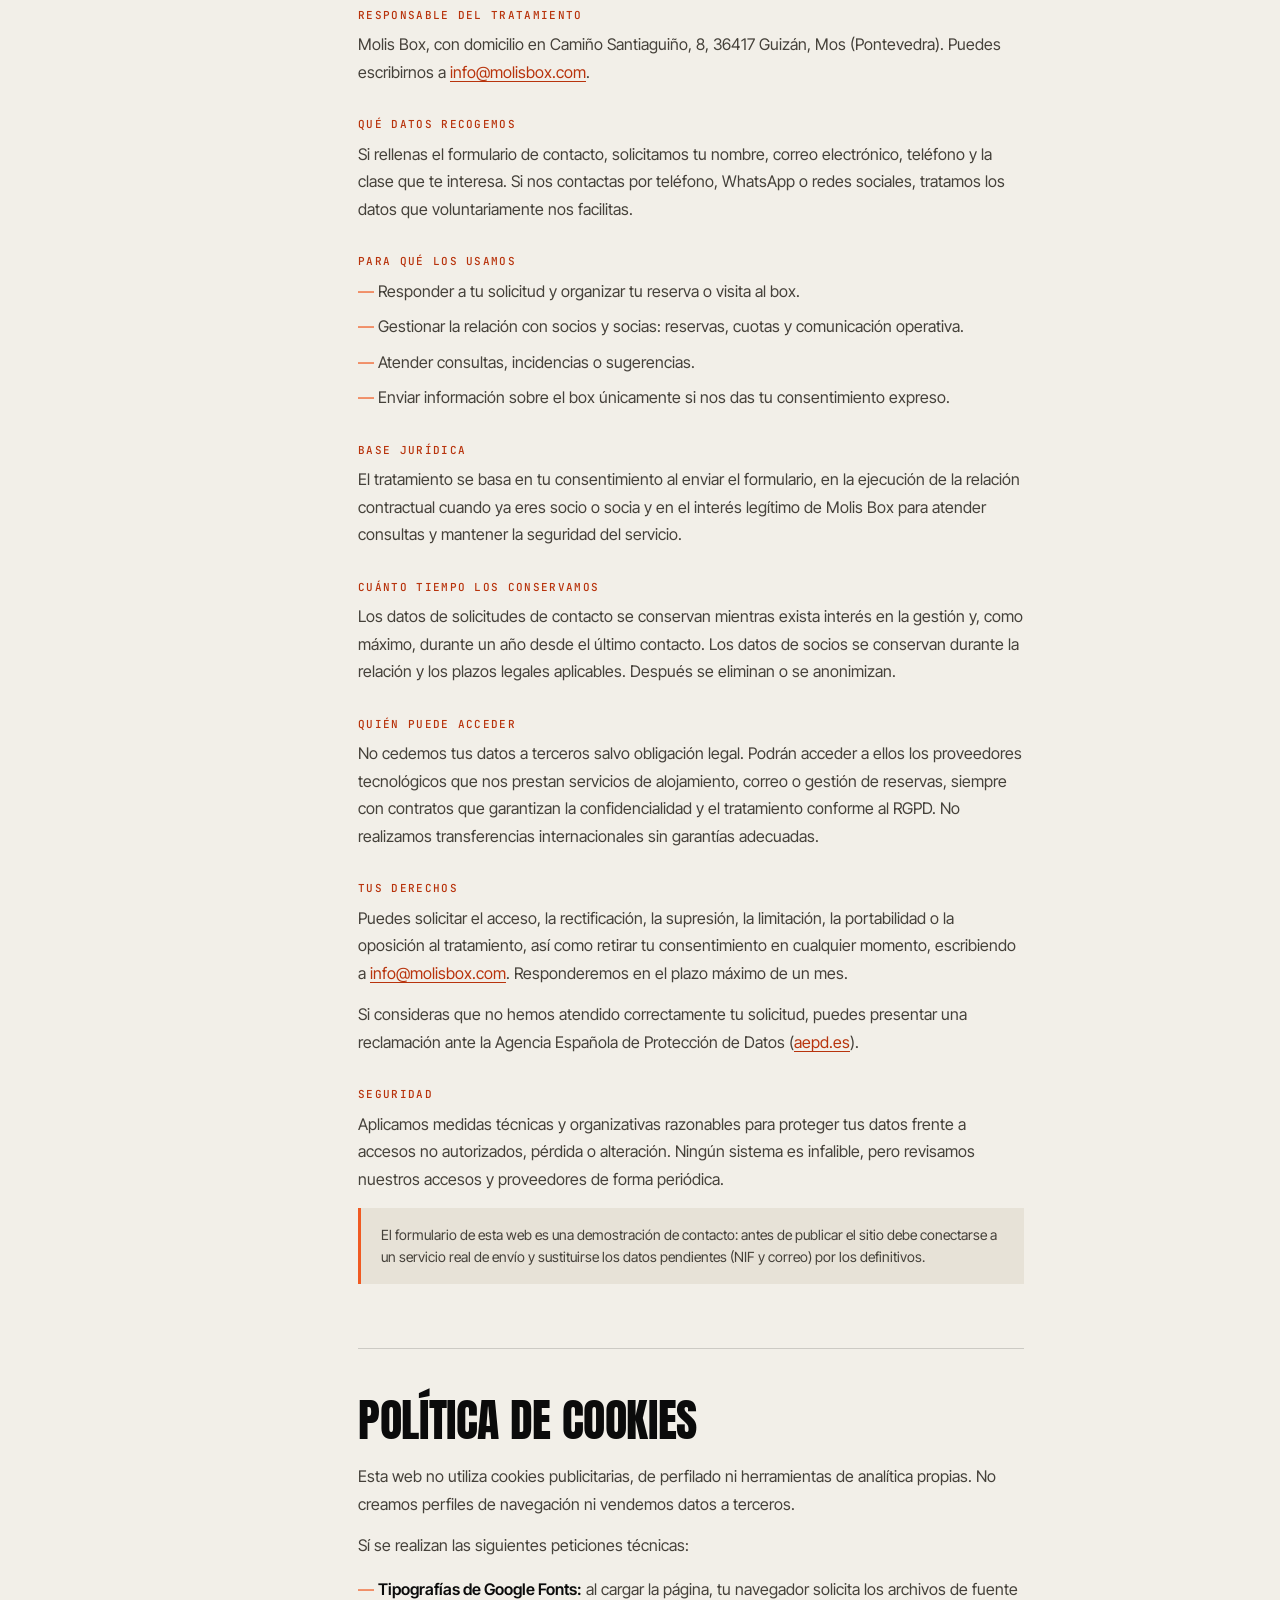
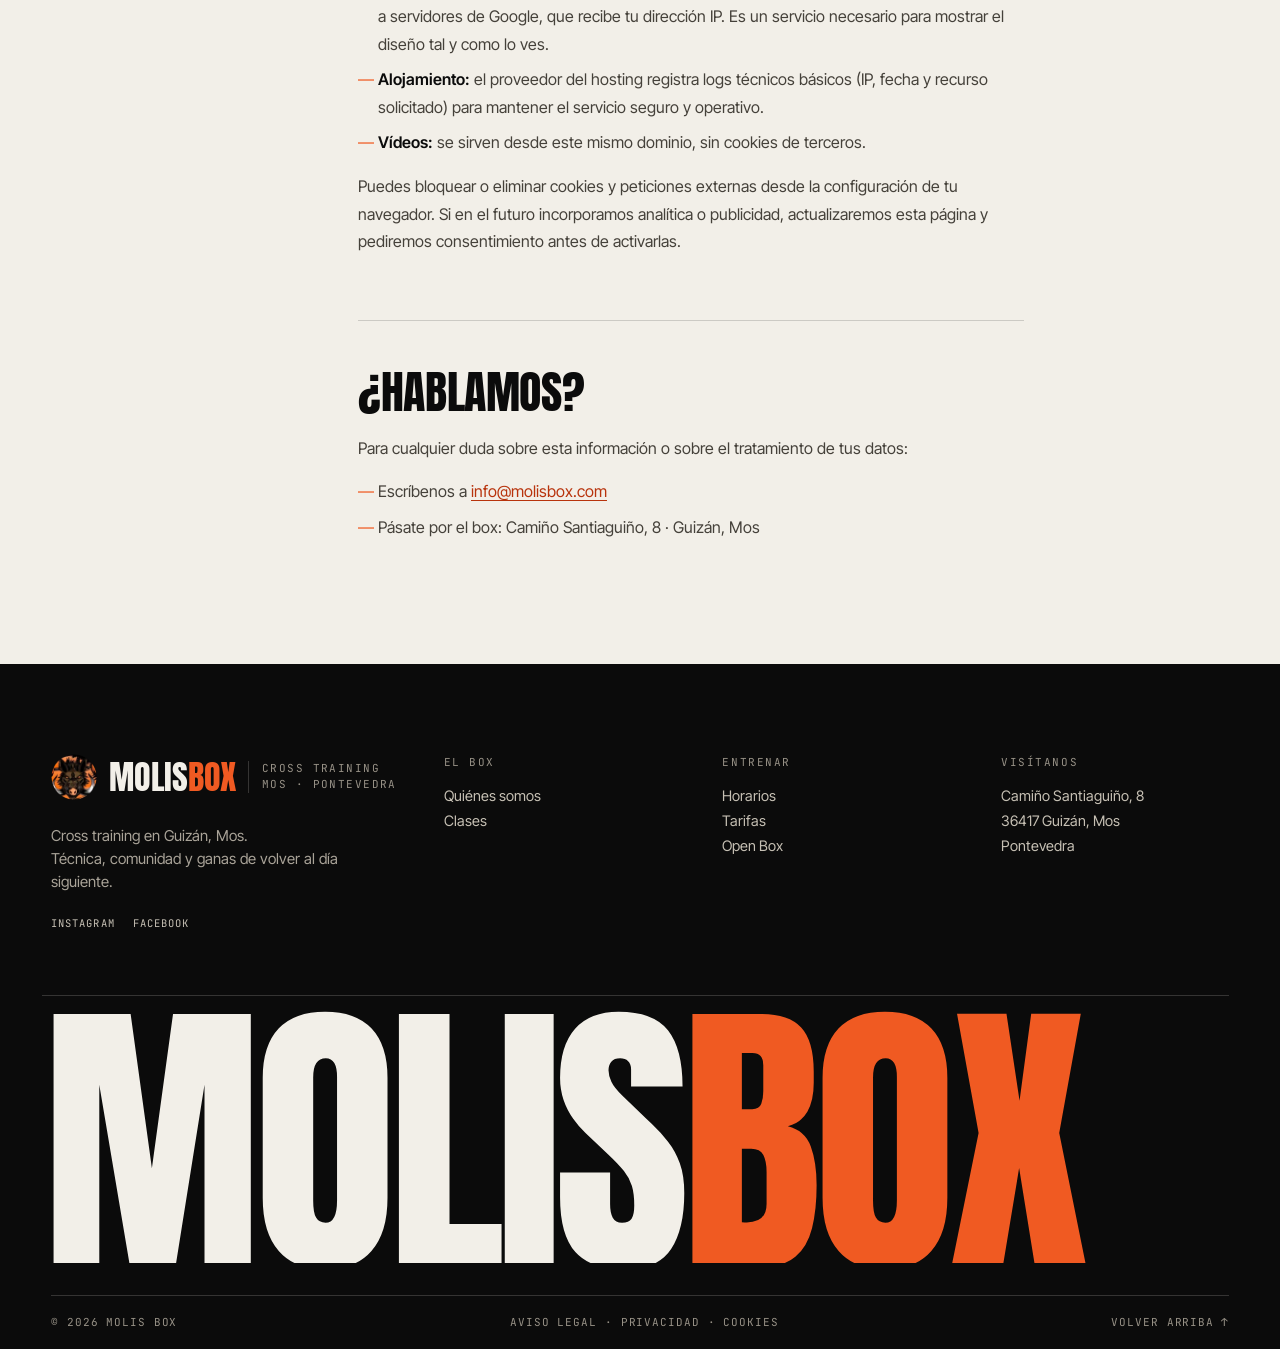
==== commit d207798a: "Refactor modular de CSS/JS, revisión de diseño y ajustes de contenido" ====
--- a/privacidad.html
+++ b/privacidad.html
@@ -44,16 +44,12 @@
 
       <nav class="nav__links" aria-label="Navegación principal">
         <a href="index.html#box">El box</a>
-        <a href="index.html#disciplinas">Disciplinas</a>
+        <a href="index.html#clases">Clases</a>
         <a href="index.html#horarios">Horarios</a>
         <a href="index.html#precios">Tarifas</a>
-        <a href="index.html#envivo">En vivo</a>
-        <a href="index.html#contacto">Contacto</a>
       </nav>
 
       <div class="nav__actions">
-        <a class="nav__phone" href="tel:+34618730768">618 730 768</a>
-        <a class="btn btn--sm nav__cta" href="index.html#contacto">Reservar <span class="btn__arrow" aria-hidden="true">↗</span></a>
         <button class="burger" id="burger" aria-label="Abrir menú" aria-expanded="false" aria-controls="menu">
           <span></span><span></span>
         </button>
@@ -65,17 +61,12 @@
   <div class="menu" id="menu" aria-hidden="true" inert>
     <nav class="menu__links" aria-label="Menú móvil">
       <a href="index.html#box"><span>01</span>El box</a>
-      <a href="index.html#disciplinas"><span>02</span>Disciplinas</a>
+      <a href="index.html#clases"><span>02</span>Clases</a>
       <a href="index.html#horarios"><span>03</span>Horarios</a>
       <a href="index.html#precios"><span>04</span>Tarifas</a>
-      <a href="index.html#envivo"><span>05</span>En vivo</a>
-      <a href="index.html#contacto"><span>06</span>Contacto</a>
     </nav>
     <div class="menu__foot">
-      <a href="tel:+34618730768">618 730 768</a>
-      <a href="https://wa.me/34618730768" target="_blank" rel="noopener">WhatsApp · Molis Box</a>
       <span>Camiño Santiaguiño, 8 · Guizán, Mos</span>
-      <a class="btn btn--accent" href="index.html#contacto">Reservar una clase <span class="btn__arrow" aria-hidden="true">↗</span></a>
     </div>
   </div>
 
@@ -112,7 +103,6 @@
               <li><strong>Titular:</strong> Molis Box</li>
               <li><strong>NIF:</strong> pendiente de completar antes de la publicación definitiva</li>
               <li><strong>Domicilio:</strong> Camiño Santiaguiño, 8 · 36417 Guizán, Mos · Pontevedra</li>
-              <li><strong>Teléfono:</strong> <a href="tel:+34618730768">618 730 768</a></li>
               <li><strong>Correo:</strong> <a href="mailto:info@molisbox.com">info@molisbox.com</a></li>
             </ul>
             <p>El acceso a este sitio atribuye la condición de usuario e implica la aceptación de las condiciones recogidas en este aviso. Si no estás de acuerdo, te pedimos que no utilices la web.</p>
@@ -125,10 +115,10 @@
             <p>Tratamos tus datos personales conforme al Reglamento (UE) 2016/679 (RGPD) y a la Ley Orgánica 3/2018 (LOPDGDD).</p>
 
             <h3>Responsable del tratamiento</h3>
-            <p>Molis Box, con domicilio en Camiño Santiaguiño, 8, 36417 Guizán, Mos (Pontevedra). Puedes escribirnos a <a href="mailto:info@molisbox.com">info@molisbox.com</a> o llamarnos al <a href="tel:+34618730768">618 730 768</a>.</p>
+            <p>Molis Box, con domicilio en Camiño Santiaguiño, 8, 36417 Guizán, Mos (Pontevedra). Puedes escribirnos a <a href="mailto:info@molisbox.com">info@molisbox.com</a>.</p>
 
             <h3>Qué datos recogemos</h3>
-            <p>Si rellenas el formulario de contacto, solicitamos tu nombre, correo electrónico, teléfono y la disciplina que te interesa. Si nos contactas por teléfono, WhatsApp o redes sociales, tratamos los datos que voluntariamente nos facilitas.</p>
+            <p>Si rellenas el formulario de contacto, solicitamos tu nombre, correo electrónico, teléfono y la clase que te interesa. Si nos contactas por teléfono, WhatsApp o redes sociales, tratamos los datos que voluntariamente nos facilitas.</p>
 
             <h3>Para qué los usamos</h3>
             <ul>
@@ -174,10 +164,8 @@
             <p>Para cualquier duda sobre esta información o sobre el tratamiento de tus datos:</p>
             <ul>
               <li>Escríbenos a <a href="mailto:info@molisbox.com">info@molisbox.com</a></li>
-              <li>Llámanos al <a href="tel:+34618730768">618 730 768</a></li>
               <li>Pásate por el box: Camiño Santiaguiño, 8 · Guizán, Mos</li>
             </ul>
-            <a class="btn btn--accent" href="index.html#contacto">Reservar una clase <span class="btn__arrow" aria-hidden="true">↗</span></a>
           </section>
 
         </div>
@@ -199,30 +187,25 @@
           <div class="footer__social">
             <a href="https://www.instagram.com/molisbox/" target="_blank" rel="noopener">Instagram</a>
             <a href="https://www.facebook.com/molisbox/" target="_blank" rel="noopener">Facebook</a>
-            <a href="https://wa.me/34618730768" target="_blank" rel="noopener">WhatsApp</a>
           </div>
         </div>
 
         <nav class="footer__col" aria-label="El box">
           <h4>El box</h4>
           <a href="index.html#box">Quiénes somos</a>
-          <a href="index.html#disciplinas">Disciplinas</a>
-          <a href="index.html#envivo">En vivo</a>
-          <a href="index.html#contacto">Contacto</a>
+          <a href="index.html#clases">Clases</a>
         </nav>
 
         <nav class="footer__col" aria-label="Entrenar">
           <h4>Entrenar</h4>
           <a href="index.html#horarios">Horarios</a>
           <a href="index.html#precios">Tarifas</a>
-          <a href="index.html#contacto">Reservar</a>
           <a href="index.html#horarios">Open Box</a>
         </nav>
 
         <div class="footer__col">
           <h4>Visítanos</h4>
           <p>Camiño Santiaguiño, 8<br>36417 Guizán, Mos<br>Pontevedra</p>
-          <p><a href="tel:+34618730768">618 730 768</a></p>
         </div>
       </div>
 
@@ -236,12 +219,6 @@
     </div>
   </footer>
 
-  <!-- Mobile sticky CTA -->
-  <div class="mobile-cta">
-    <a class="mobile-cta__main" href="index.html#contacto">Reservar clase <span aria-hidden="true">↗</span></a>
-    <a class="mobile-cta__call" href="tel:+34618730768" aria-label="Llamar a Molis Box">Llamar</a>
-  </div>
-
-  <script src="assets/js/app.js"></script>
+  <script type="module" src="assets/js/app.js"></script>
 </body>
 </html>
--- a/assets/css/styles.css
+++ b/assets/css/styles.css
@@ -1,2135 +1,20 @@
 /* =========================================================
    MOLIS BOX · sistema visual
-   Cross training · Guizán, Mos (Pontevedra)
+   Índice de módulos. El orden importa: es el orden de cascada.
    ========================================================= */
 
-:root {
-  --ink: #0b0b0b;
-  --ink-soft: #151513;
-  --bone: #f2efe8;
-  --paper: #e7e2d7;
-  --accent: #f05a22;
-  --accent-ink: #b8330c;
-  --muted: #655f56;
-  --line: rgba(11, 11, 11, 0.16);
-  --line-light: rgba(242, 239, 232, 0.18);
-
-  --font-display: "Anton", Impact, "Arial Narrow", sans-serif;
-  --font-sans: "Inter Tight", -apple-system, BlinkMacSystemFont, "Segoe UI", sans-serif;
-  --font-mono: "JetBrains Mono", ui-monospace, SFMono-Regular, Menlo, monospace;
-
-  --nav-h: 78px;
-  --gutter: clamp(20px, 4vw, 60px);
-  --max: 1560px;
-  --pad: clamp(72px, 9.5vw, 148px);
-  --ease: cubic-bezier(0.22, 0.61, 0.36, 1);
-  --ease-out: cubic-bezier(0.16, 1, 0.3, 1);
-}
-
-/* ---------- Reset ---------- */
-*, *::before, *::after { box-sizing: border-box; }
-* { margin: 0; }
-
-html {
-  scroll-behavior: smooth;
-  -webkit-text-size-adjust: 100%;
-}
-
-body {
-  background: var(--bone);
-  color: var(--ink);
-  font-family: var(--font-sans);
-  font-size: 16px;
-  line-height: 1.5;
-  font-weight: 400;
-  overflow-x: hidden;
-  -webkit-font-smoothing: antialiased;
-  text-rendering: optimizeLegibility;
-}
-
-body.menu-open { overflow: hidden; }
-
-img, svg, video { display: block; max-width: 100%; }
-picture { display: contents; }
-img { height: auto; }
-a { color: inherit; text-decoration: none; }
-button, input, select, textarea { font: inherit; color: inherit; }
-button { cursor: pointer; }
-ul, ol { list-style: none; padding: 0; }
-figure { margin: 0; }
-em { font-style: normal; }
-
-::selection { background: var(--accent); color: var(--ink); }
-
-:focus-visible {
-  outline: 2px solid var(--accent);
-  outline-offset: 3px;
-}
-
-.skip-link {
-  position: fixed;
-  top: 12px;
-  left: 12px;
-  z-index: 10001;
-  padding: 12px 18px;
-  background: var(--ink);
-  color: var(--bone);
-  font-family: var(--font-mono);
-  font-size: 11px;
-  text-transform: uppercase;
-  letter-spacing: 0.1em;
-  transform: translateY(-160%);
-  transition: transform 0.3s var(--ease);
-}
-.skip-link:focus { transform: translateY(0); }
-
-/* ---------- Textura y progreso ---------- */
-.grain {
-  position: fixed;
-  inset: -50%;
-  z-index: 9000;
-  pointer-events: none;
-  opacity: 0.05;
-  background-image: url("data:image/svg+xml,%3Csvg xmlns='http://www.w3.org/2000/svg' width='320' height='320'%3E%3Cfilter id='n'%3E%3CfeTurbulence type='fractalNoise' baseFrequency='0.82' numOctaves='4' stitchTiles='stitch'/%3E%3CfeColorMatrix type='saturate' values='0'/%3E%3C/filter%3E%3Crect width='100%25' height='100%25' filter='url(%23n)'/%3E%3C/svg%3E");
-  mix-blend-mode: multiply;
-}
-
-.progress {
-  position: fixed;
-  top: 0;
-  left: 0;
-  right: 0;
-  height: 2px;
-  z-index: 10000;
-  background: transparent;
-}
-.progress span {
-  display: block;
-  height: 100%;
-  width: 100%;
-  background: var(--accent);
-  transform: scaleX(0);
-  transform-origin: 0 50%;
-}
-
-/* ---------- Layout ---------- */
-.wrap {
-  width: 100%;
-  max-width: var(--max);
-  margin-inline: auto;
-  padding-inline: var(--gutter);
-}
-
-.section { padding-block: var(--pad); }
-.section[id] { scroll-margin-top: calc(var(--nav-h) + 16px); }
-
-.theme-dark {
-  background: var(--ink);
-  color: var(--bone);
-  --muted: #979186;
-  --line: var(--line-light);
-}
-
-/* ---------- Tipografía ---------- */
-.display {
-  font-family: var(--font-display);
-  font-weight: 400;
-  font-size: clamp(2.6rem, 5.5vw, 5.4rem);
-  line-height: 0.9;
-  letter-spacing: -0.012em;
-  text-transform: uppercase;
-}
-.display em { color: var(--accent); }
-.theme-dark .display em { color: var(--accent); }
-
-.eyebrow {
-  display: inline-flex;
-  align-items: center;
-  gap: 9px;
-  font-family: var(--font-mono);
-  font-size: 11px;
-  line-height: 1.2;
-  letter-spacing: 0.17em;
-  text-transform: uppercase;
-}
-.eyebrow__dot {
-  width: 7px;
-  height: 7px;
-  border-radius: 50%;
-  background: var(--accent);
-  flex: none;
-}
-
-.link-arrow {
-  display: inline-flex;
-  align-items: center;
-  gap: 10px;
-  font-family: var(--font-mono);
-  font-size: 11px;
-  letter-spacing: 0.13em;
-  text-transform: uppercase;
-  padding-bottom: 4px;
-  border-bottom: 1px solid var(--line);
-  transition: border-color 0.3s var(--ease), color 0.3s var(--ease);
-}
-.link-arrow span { transition: transform 0.3s var(--ease); }
-.link-arrow:hover { border-color: var(--accent); color: var(--accent); }
-.link-arrow:hover span { transform: translate(2px, -2px); }
-.link-arrow--light { border-color: var(--line-light); color: var(--bone); }
-.link-arrow--light:hover { color: var(--accent); border-color: var(--accent); }
-
-/* ---------- Botones ---------- */
-.btn {
-  --btn-bg: var(--ink);
-  --btn-fg: var(--bone);
-  position: relative;
-  display: inline-flex;
-  align-items: center;
-  justify-content: center;
-  gap: 12px;
-  padding: 17px 26px;
-  background: var(--btn-bg);
-  color: var(--btn-fg);
-  border: 1px solid var(--btn-bg);
-  border-radius: 2px;
-  font-family: var(--font-mono);
-  font-size: 11px;
-  font-weight: 500;
-  line-height: 1;
-  letter-spacing: 0.13em;
-  text-transform: uppercase;
-  white-space: nowrap;
-  transition: background-color 0.3s var(--ease), color 0.3s var(--ease), border-color 0.3s var(--ease);
-}
-.btn__arrow { transition: transform 0.3s var(--ease); font-size: 12px; }
-.btn:hover {
-  background: var(--accent);
-  border-color: var(--accent);
-  color: var(--ink);
-}
-.btn:hover .btn__arrow { transform: translate(2px, -2px); }
-.btn--sm { padding: 15px 20px; font-size: 11.5px; }
-.btn--accent { --btn-bg: var(--accent); --btn-fg: var(--ink); border-color: var(--accent); }
-.btn--accent:hover { background: var(--ink); border-color: var(--ink); color: var(--bone); }
-.btn--ghost { --btn-bg: transparent; --btn-fg: var(--ink); border-color: var(--line); }
-.btn--ghost:hover { background: var(--ink); border-color: var(--ink); color: var(--bone); }
-.theme-dark .btn--ghost { --btn-fg: var(--bone); border-color: rgba(242, 239, 232, 0.3); }
-.theme-dark .btn--ghost:hover { background: var(--accent); border-color: var(--accent); color: var(--ink); }
-.btn--light { --btn-bg: var(--ink); --btn-fg: var(--bone); border-color: var(--ink); }
-.btn--light:hover { background: var(--accent); border-color: var(--accent); color: var(--ink); }
-.btn--block { width: 100%; justify-content: space-between; padding-inline: 20px; }
-
-/* ---------- Navegación ---------- */
-.nav {
-  position: fixed;
-  inset: 0 0 auto;
-  z-index: 950;
-  height: var(--nav-h);
-  color: var(--ink);
-  background: transparent;
-  border-bottom: 1px solid transparent;
-  transition: background-color 0.4s var(--ease), border-color 0.4s var(--ease), backdrop-filter 0.4s var(--ease);
-}
-.nav__inner {
-  height: 100%;
-  display: flex;
-  align-items: center;
-  justify-content: space-between;
-  gap: 20px;
-}
-.nav.is-stuck {
-  background: rgba(242, 239, 232, 0.93);
-  border-bottom-color: var(--line);
-  backdrop-filter: blur(14px);
-  -webkit-backdrop-filter: blur(14px);
-}
-
-/* Nav sobre el hero a pantalla completa */
-.nav--hero:not(.is-stuck) { color: var(--bone); }
-.nav--hero:not(.is-stuck) .nav__links a { color: var(--bone); }
-.nav--hero:not(.is-stuck) .nav__phone { color: var(--bone); }
-.nav--hero:not(.is-stuck) .logo__tag { color: #cdc7ba; border-color: var(--line-light); }
-.nav--hero:not(.is-stuck) .nav__cta {
-  --btn-bg: var(--bone);
-  --btn-fg: var(--ink);
-  border-color: var(--bone);
-}
-.nav--hero:not(.is-stuck) .nav__cta:hover {
-  background: var(--accent);
-  border-color: var(--accent);
-  color: var(--ink);
-}
-.nav--hero:not(.is-stuck) .burger { border-color: var(--line-light); }
-
-/* Nav sobre fondo oscuro (página legal) */
-.nav--light { color: var(--bone); }
-.nav--light .nav__links a { color: var(--bone); }
-.nav--light .logo__tag { color: #979186; border-color: var(--line-light); }
-.nav--light .burger { border-color: var(--line-light); }
-.nav--light .nav__cta { --btn-bg: var(--bone); --btn-fg: var(--ink); }
-.nav--light.is-stuck { color: var(--ink); }
-.nav--light.is-stuck .nav__links a { color: var(--ink); }
-.nav--light.is-stuck .logo__tag { color: var(--muted); border-color: var(--line); }
-.nav--light.is-stuck .burger { border-color: var(--line); }
-.nav--light.is-stuck .nav__cta { --btn-bg: var(--ink); --btn-fg: var(--bone); }
-
-.logo {
-  display: inline-flex;
-  align-items: center;
-  gap: 12px;
-  flex: none;
-  min-width: 0;
-}
-.logo__mark {
-  width: 40px;
-  height: 40px;
-  flex: none;
-  border-radius: 50%;
-  object-fit: cover;
-}
-.logo__word {
-  font-family: var(--font-display);
-  font-size: 30px;
-  line-height: 0.8;
-  letter-spacing: -0.008em;
-  text-transform: uppercase;
-  white-space: nowrap;
-}
-.logo__word span { color: var(--accent); }
-.logo__tag {
-  font-family: var(--font-mono);
-  font-size: 11px;
-  line-height: 1.45;
-  letter-spacing: 0.13em;
-  text-transform: uppercase;
-  color: var(--muted);
-  padding-left: 13px;
-  border-left: 1px solid var(--line);
-  white-space: nowrap;
-}
-
-.nav__links {
-  display: flex;
-  align-items: center;
-  gap: clamp(14px, 1.9vw, 32px);
-  margin-left: auto;
-}
-.nav__links a {
-  position: relative;
-  font-family: var(--font-mono);
-  font-size: 11px;
-  letter-spacing: 0.1em;
-  text-transform: uppercase;
-  padding-block: 6px;
-  color: var(--ink);
-  transition: color 0.25s var(--ease);
-}
-.nav__links a::after {
-  content: "";
-  position: absolute;
-  left: 0;
-  right: 0;
-  bottom: 0;
-  height: 1px;
-  background: var(--accent);
-  transform: scaleX(0);
-  transform-origin: 0 50%;
-  transition: transform 0.35s var(--ease);
-}
-.nav__links a:hover::after,
-.nav__links a.is-current::after { transform: scaleX(1); }
-
-.nav__actions { display: flex; align-items: center; gap: 16px; flex: none; }
-.nav__phone {
-  font-family: var(--font-mono);
-  font-size: 11px;
-  letter-spacing: 0.06em;
-  transition: color 0.25s var(--ease);
-}
-.nav__phone:hover { color: var(--accent-ink); }
-
-.burger {
-  display: none;
-  width: 44px;
-  height: 44px;
-  padding: 0;
-  background: transparent;
-  border: 1px solid var(--line);
-  border-radius: 2px;
-  position: relative;
-  color: currentColor;
-}
-.burger span {
-  position: absolute;
-  left: 13px;
-  right: 13px;
-  height: 1.5px;
-  background: currentColor;
-  transition: transform 0.35s var(--ease), top 0.35s var(--ease);
-}
-.burger span:nth-child(1) { top: 17px; }
-.burger span:nth-child(2) { top: 25px; }
-.burger.is-open span:nth-child(1) { top: 21px; transform: rotate(45deg); }
-.burger.is-open span:nth-child(2) { top: 21px; transform: rotate(-45deg); }
-
-/* ---------- Menú móvil ---------- */
-.menu {
-  position: fixed;
-  inset: 0;
-  z-index: 940;
-  display: flex;
-  flex-direction: column;
-  justify-content: space-between;
-  padding: calc(var(--nav-h) + 26px) var(--gutter) 28px;
-  background: var(--ink);
-  color: var(--bone);
-  opacity: 0;
-  visibility: hidden;
-  transform: translateY(-10px);
-  transition: opacity 0.4s var(--ease), transform 0.4s var(--ease), visibility 0.4s;
-  overflow-y: auto;
-}
-.menu.is-open { opacity: 1; visibility: visible; transform: none; }
-.menu__links { display: flex; flex-direction: column; }
-.menu__links a {
-  display: flex;
-  align-items: baseline;
-  gap: 16px;
-  padding: 13px 0;
-  border-bottom: 1px solid var(--line-light);
-  font-family: var(--font-display);
-  font-size: clamp(2rem, 8.5vw, 3rem);
-  line-height: 1;
-  text-transform: uppercase;
-  letter-spacing: -0.01em;
-}
-.menu__links a span {
-  font-family: var(--font-mono);
-  font-size: 12px;
-  color: var(--accent);
-  letter-spacing: 0.1em;
-}
-.menu__links a:active { color: var(--accent); }
-.menu__foot {
-  display: flex;
-  flex-direction: column;
-  align-items: flex-start;
-  gap: 10px;
-  padding-top: 24px;
-  font-family: var(--font-mono);
-  font-size: 11px;
-  letter-spacing: 0.08em;
-  color: #b7b1a5;
-}
-.menu__foot .btn {
-  margin-top: 10px;
-  width: 100%;
-  justify-content: space-between;
-  color: var(--ink);
-}
-body.menu-open .nav {
-  background: transparent;
-  border-color: transparent;
-  backdrop-filter: none;
-  color: var(--bone);
-}
-body.menu-open .nav__links,
-body.menu-open .nav__phone,
-body.menu-open .nav__cta { opacity: 0; pointer-events: none; }
-body.menu-open .logo__tag { color: #979186; border-color: var(--line-light); }
-body.menu-open .burger { border-color: var(--line-light); }
-
-/* ---------- Parallax ---------- */
-.parallax { --parallax-y: 0px; }
-.parallax img {
-  transform: translate3d(0, var(--parallax-y), 0) scale(1.06);
-  will-change: transform;
-}
-
-/* ---------- Hero ---------- */
-.hero {
-  position: relative;
-  display: flex;
-  flex-direction: column;
-  min-height: 100svh;
-  padding-top: var(--nav-h);
-  background: var(--ink);
-  color: var(--bone);
-  overflow: hidden;
-}
-.hero__grid {
-  position: relative;
-  z-index: 2;
-  flex: 1;
-  display: flex;
-  flex-direction: column;
-  align-items: stretch;
-  padding-top: clamp(18px, 3vh, 34px);
-  padding-bottom: clamp(18px, 3vh, 34px);
-}
-.hero__head { padding-right: 0; }
-.hero__media {
-  position: absolute;
-  inset: 0;
-  z-index: 0;
-  overflow: hidden;
-  background: var(--ink);
-  min-height: 0;
-}
-.hero__media img {
-  position: absolute;
-  inset: 0;
-  width: 100%;
-  height: 100%;
-  object-fit: cover;
-  object-position: center 32%;
-  filter: grayscale(0.28) contrast(1.06) brightness(0.8);
-}
-.hero__media::after {
-  content: "";
-  position: absolute;
-  inset: 0;
-  background:
-    linear-gradient(180deg, rgba(11, 11, 11, 0.72) 0%, rgba(11, 11, 11, 0.12) 24%, rgba(11, 11, 11, 0.16) 50%, rgba(11, 11, 11, 0.82) 84%, rgba(11, 11, 11, 0.96) 100%),
-    linear-gradient(90deg, rgba(11, 11, 11, 0.5) 0%, rgba(11, 11, 11, 0) 64%);
-  pointer-events: none;
-}
-.hero__caption {
-  position: absolute;
-  top: calc(var(--nav-h) + clamp(18px, 3vh, 34px));
-  right: var(--gutter);
-  z-index: 3;
-  font-family: var(--font-mono);
-  font-size: 11px;
-  letter-spacing: 0.12em;
-  text-transform: uppercase;
-  color: var(--bone);
-  text-shadow: 0 1px 18px rgba(11, 11, 11, 0.6);
-}
-
-.hero__title {
-  margin-top: clamp(20px, 3.2vh, 34px);
-  font-family: var(--font-display);
-  font-weight: 400;
-  font-size: clamp(3.4rem, min(10.2vw, 16.4vh), 10.4rem);
-  line-height: 0.83;
-  letter-spacing: -0.016em;
-  text-transform: uppercase;
-  color: var(--bone);
-}
-.hero__title .line { display: block; }
-.hero__title .line:nth-child(2) { padding-left: 0.04em; }
-.hero__title .dot { color: var(--accent); -webkit-text-stroke: 0; }
-.hero .line--outline {
-  color: transparent;
-  -webkit-text-stroke: clamp(1.2px, 0.13vw, 2.2px) var(--bone);
-}
-.hero__body {
-  max-width: 820px;
-  margin-top: auto;
-  padding-top: clamp(22px, 3.4vh, 40px);
-  padding-bottom: 2px;
-}
-.hero__lead {
-  max-width: 46ch;
-  font-size: clamp(17px, 1.25vw, 20px);
-  line-height: 1.55;
-  color: #ded8cd;
-}
-.hero__cta {
-  display: flex;
-  align-items: center;
-  flex-wrap: wrap;
-  gap: 14px 28px;
-  margin-top: 28px;
-}
-.hero__cta .link-arrow {
-  border-color: var(--line-light);
-  color: var(--bone);
-}
-.hero__stats {
-  display: flex;
-  gap: clamp(24px, 4vw, 56px);
-  margin-top: clamp(20px, 3.2vh, 34px);
-  padding-top: 16px;
-  border-top: 1px solid var(--line-light);
-}
-.hero__stats > div { display: flex; flex-direction: column-reverse; gap: 5px; }
-.hero__stats dd {
-  font-family: var(--font-display);
-  font-size: clamp(1.8rem, 2.4vw, 2.3rem);
-  line-height: 0.9;
-  letter-spacing: -0.01em;
-  color: var(--bone);
-}
-.hero__stats dt {
-  font-family: var(--font-mono);
-  font-size: 11px;
-  letter-spacing: 0.12em;
-  text-transform: uppercase;
-  color: #b6b0a5;
-}
-
-/* ---------- Marquesina ---------- */
-.marquee {
-  position: relative;
-  z-index: 3;
-  height: 54px;
-  overflow: hidden;
-  background: var(--accent);
-  color: var(--ink);
-  border-top: 1px solid var(--ink);
-  display: flex;
-  align-items: center;
-}
-.marquee__track {
-  display: flex;
-  width: max-content;
-  animation: marquee 34s linear infinite;
-  will-change: transform;
-}
-.marquee__track > span {
-  flex: none;
-  display: flex;
-  align-items: center;
-  gap: 26px;
-  padding-right: 26px;
-  font-family: var(--font-mono);
-  font-size: 11px;
-  letter-spacing: 0.16em;
-  text-transform: uppercase;
-  white-space: nowrap;
-}
-.marquee b { font-weight: 400; font-size: 11px; transform: translateY(-0.5px); }
-.marquee:hover .marquee__track { animation-play-state: paused; }
-@keyframes marquee { to { transform: translateX(-50%); } }
-
-/* ---------- Cabecera de sección ---------- */
-.sec-head {
-  display: flex;
-  align-items: center;
-  gap: 18px;
-  padding-top: 14px;
-  border-top: 1px solid var(--line);
-  margin-bottom: clamp(36px, 5vw, 72px);
-}
-.sec-index,
-.sec-note {
-  font-family: var(--font-mono);
-  font-size: 11px;
-  letter-spacing: 0.16em;
-  text-transform: uppercase;
-  color: var(--muted);
-  white-space: nowrap;
-}
-.sec-index { color: var(--ink); }
-.theme-dark .sec-index { color: var(--bone); }
-.sec-rule { flex: 1; height: 1px; background: var(--line); }
-
-/* ---------- Manifiesto ---------- */
-.manifesto { padding-top: clamp(56px, 7vw, 104px); }
-.manifesto .sec-head { margin-bottom: clamp(30px, 4vw, 56px); }
-.manifesto__stage {
-  display: grid;
-  grid-template-columns: minmax(0, 1.72fr) minmax(0, 1fr);
-  gap: clamp(6px, 0.8vw, 12px);
-  width: 100%;
-}
-.manifesto__main,
-.manifesto__inset {
-  position: relative;
-  overflow: hidden;
-  background: var(--ink-soft);
-  height: clamp(600px, 88svh, 1040px);
-}
-.manifesto__main img,
-.manifesto__inset img {
-  width: 100%;
-  height: 100%;
-  object-fit: cover;
-}
-.manifesto__main img {
-  object-position: center 42%;
-  filter: grayscale(0.28) contrast(1.05) brightness(0.88);
-}
-.manifesto__inset img {
-  object-position: center 36%;
-  filter: grayscale(0.4) contrast(1.05);
-}
-.manifesto__scrim {
-  position: absolute;
-  inset: 0;
-  z-index: 1;
-  background:
-    linear-gradient(180deg, rgba(11, 11, 11, 0.38) 0%, rgba(11, 11, 11, 0) 26%),
-    linear-gradient(0deg, rgba(11, 11, 11, 0.94) 0%, rgba(11, 11, 11, 0.6) 30%, rgba(11, 11, 11, 0) 66%),
-    linear-gradient(90deg, rgba(11, 11, 11, 0.55) 0%, rgba(11, 11, 11, 0) 62%);
-  pointer-events: none;
-}
-.manifesto__overlay {
-  position: absolute;
-  inset: 0;
-  width: auto;
-  z-index: 2;
-  display: grid;
-  grid-template-columns: minmax(0, 1.45fr) minmax(0, 1fr);
-  gap: clamp(24px, 5vw, 80px);
-  align-content: end;
-  align-items: end;
-  padding-block: clamp(28px, 4vh, 52px);
-}
-.manifesto__title {
-  font-size: clamp(2.8rem, 5.6vw, 6.2rem);
-  line-height: 0.88;
-  color: var(--bone);
-}
-.manifesto__side {
-  max-width: 36ch;
-  padding-bottom: 0.4em;
-}
-.manifesto__side p {
-  color: #c9c3b7;
-  font-size: clamp(16px, 1.15vw, 18px);
-  line-height: 1.6;
-}
-.manifesto__side p + p { margin-top: 16px; }
-.manifesto__side .link-arrow { margin-top: 22px; }
-.manifesto__main > figcaption,
-.manifesto__inset > figcaption {
-  position: absolute;
-  z-index: 3;
-  left: 18px;
-  bottom: 14px;
-  font-family: var(--font-mono);
-  font-size: 11px;
-  letter-spacing: 0.12em;
-  text-transform: uppercase;
-  color: var(--bone);
-  background: rgba(11, 11, 11, 0.45);
-  backdrop-filter: blur(4px);
-  padding: 5px 8px;
-}
-.manifesto__main > figcaption {
-  top: 18px;
-  bottom: auto;
-}
-
-.stats {
-  display: grid;
-  grid-template-columns: repeat(3, minmax(0, 1fr));
-  margin-top: clamp(48px, 7vw, 96px);
-  border-top: 1px solid var(--line);
-  border-bottom: 1px solid var(--line);
-}
-.stat {
-  padding: 26px 24px 26px 0;
-  border-right: 1px solid var(--line);
-}
-.stat:last-child { border-right: 0; }
-.stat dd {
-  font-family: var(--font-display);
-  font-size: clamp(2.5rem, 4.4vw, 4.1rem);
-  line-height: 0.95;
-  letter-spacing: -0.01em;
-}
-.stat dd span { font-size: 0.38em; color: var(--muted); }
-.stat dt {
-  margin-top: 10px;
-  max-width: 26ch;
-  font-family: var(--font-mono);
-  font-size: 10.5px;
-  letter-spacing: 0.12em;
-  text-transform: uppercase;
-  color: var(--muted);
-  line-height: 1.6;
-}
-
-/* ---------- Disciplinas ---------- */
-.classes { background: var(--bone); }
-.classes__grid {
-  display: grid;
-  grid-template-columns: repeat(12, minmax(0, 1fr));
-  column-gap: clamp(16px, 2vw, 32px);
-}
-.classes__intro {
-  grid-column: 1 / 5;
-  align-self: start;
-  position: sticky;
-  top: calc(var(--nav-h) + 46px);
-}
-.classes__preview {
-  position: relative;
-  width: 100%;
-  max-width: 330px;
-  aspect-ratio: 4 / 5;
-  margin-top: clamp(28px, 3.5vw, 46px);
-  overflow: hidden;
-  background: var(--paper);
-}
-.classes__preview img {
-  position: absolute;
-  inset: 0;
-  width: 100%;
-  height: 100%;
-  object-fit: cover;
-  opacity: 0;
-  transform: scale(1.06);
-  transition: opacity 0.55s var(--ease), transform 1.4s var(--ease-out);
-}
-.classes__preview img.is-active { opacity: 1; transform: scale(1); }
-.classes__preview::after {
-  content: "";
-  position: absolute;
-  inset: 0;
-  background: linear-gradient(180deg, transparent 62%, rgba(11, 11, 11, 0.55));
-  pointer-events: none;
-}
-.classes__preview-label {
-  position: absolute;
-  left: 12px;
-  bottom: 12px;
-  z-index: 2;
-  font-family: var(--font-mono);
-  font-size: 10.5px;
-  letter-spacing: 0.14em;
-  text-transform: uppercase;
-  color: var(--bone);
-}
-
-.classes__foot {
-  display: flex;
-  align-items: center;
-  justify-content: space-between;
-  gap: 20px;
-  margin-top: 26px;
-  padding-top: 20px;
-  border-top: 1px solid var(--line);
-}
-.classes__foot p {
-  font-family: var(--font-mono);
-  font-size: 12.5px;
-  letter-spacing: 0.08em;
-  text-transform: uppercase;
-  color: var(--muted);
-}
-
-.classes__right {
-  grid-column: 6 / 13;
-  align-self: start;
-}
-.classes__list { border-top: 1px solid var(--line); }
-.classes__list > li { border-bottom: 1px solid var(--line); }
-.class-row {
-  display: grid;
-  grid-template-columns: 34px minmax(0, 1fr) auto 20px;
-  align-items: center;
-  gap: 18px;
-  padding: 20px 14px 20px 8px;
-  transition: background-color 0.35s var(--ease), color 0.35s var(--ease), padding 0.35s var(--ease);
-}
-.class-row__num {
-  font-family: var(--font-mono);
-  font-size: 11px;
-  letter-spacing: 0.1em;
-  color: var(--muted);
-  transition: color 0.35s var(--ease);
-}
-.class-row__name {
-  font-family: var(--font-display);
-  font-size: clamp(1.8rem, 3.2vw, 2.8rem);
-  line-height: 0.95;
-  letter-spacing: -0.005em;
-  text-transform: uppercase;
-}
-.class-row__meta {
-  font-family: var(--font-mono);
-  font-size: 10.5px;
-  letter-spacing: 0.1em;
-  text-transform: uppercase;
-  color: var(--muted);
-  white-space: nowrap;
-  transition: color 0.35s var(--ease);
-}
-.class-row__arrow {
-  font-size: 16px;
-  line-height: 1;
-  transition: transform 0.35s var(--ease);
-}
-.class-row:hover,
-.class-row:focus-visible {
-  background: var(--ink);
-  color: var(--bone);
-  padding-left: 20px;
-  padding-right: 16px;
-}
-.class-row:hover .class-row__num,
-.class-row:focus-visible .class-row__num,
-.class-row:hover .class-row__meta,
-.class-row:focus-visible .class-row__meta { color: #a39d91; }
-.class-row:hover .class-row__num,
-.class-row:focus-visible .class-row__num { color: var(--accent); }
-.class-row:hover .class-row__arrow,
-.class-row:focus-visible .class-row__arrow { transform: translate(3px, -3px); color: var(--accent); }
-
-/* ---------- Horarios ---------- */
-.schedule { background: var(--paper); }
-.schedule__top {
-  display: grid;
-  grid-template-columns: 1.15fr 0.85fr;
-  gap: clamp(24px, 5vw, 80px);
-  align-items: end;
-  margin-bottom: clamp(36px, 4.5vw, 60px);
-}
-.schedule__intro { max-width: 46ch; justify-self: end; }
-.schedule__intro p { font-size: 16.5px; line-height: 1.6; color: #45413a; }
-.schedule__intro .link-arrow { margin-top: 18px; }
-
-.schedule__bar {
-  display: flex;
-  align-items: center;
-  justify-content: space-between;
-  gap: 20px;
-  padding-bottom: 14px;
-  border-bottom: 1px solid var(--line);
-}
-.days {
-  display: flex;
-  gap: 2px;
-  overflow-x: auto;
-  scrollbar-width: none;
-}
-.days::-webkit-scrollbar { display: none; }
-.day {
-  flex: none;
-  padding: 11px 20px;
-  background: transparent;
-  border: 1px solid transparent;
-  border-radius: 2px;
-  font-family: var(--font-mono);
-  font-size: 11px;
-  letter-spacing: 0.12em;
-  text-transform: uppercase;
-  color: var(--muted);
-  transition: background-color 0.25s var(--ease), color 0.25s var(--ease), border-color 0.25s var(--ease);
-}
-.day:hover { color: var(--ink); border-color: var(--line); }
-.day.is-active { background: var(--ink); border-color: var(--ink); color: var(--bone); }
-.schedule__zone {
-  font-family: var(--font-mono);
-  font-size: 10.5px;
-  letter-spacing: 0.12em;
-  text-transform: uppercase;
-  color: var(--muted);
-  white-space: nowrap;
-}
-
-.schedule__panel { outline-offset: 6px; }
-.slot {
-  display: grid;
-  grid-template-columns: 84px minmax(0, 1fr) minmax(0, 0.75fr) 96px;
-  align-items: center;
-  gap: 20px;
-  padding: 16px 10px;
-  border-bottom: 1px solid var(--line);
-  transition: background-color 0.3s var(--ease);
-  animation: slotIn 0.5s var(--ease-out) both;
-  animation-delay: calc(var(--i, 0) * 38ms);
-}
-@keyframes slotIn {
-  from { opacity: 0; transform: translateY(10px); }
-  to { opacity: 1; transform: none; }
-}
-.slot:hover { background: rgba(11, 11, 11, 0.035); }
-.slot__time {
-  font-family: var(--font-mono);
-  font-size: 14px;
-  letter-spacing: 0.02em;
-}
-.slot__classes {
-  display: flex;
-  flex-wrap: wrap;
-  gap: 6px;
-}
-.slot__class {
-  display: inline-flex;
-  align-items: baseline;
-  gap: 8px;
-  padding: 5px 9px;
-  border: 1px solid rgba(11, 11, 11, 0.22);
-  border-radius: 2px;
-  background: rgba(242, 239, 232, 0.45);
-}
-.slot__class b {
-  font-family: var(--font-display);
-  font-size: clamp(1.15rem, 1.8vw, 1.45rem);
-  font-weight: 400;
-  line-height: 1;
-  letter-spacing: -0.005em;
-  text-transform: uppercase;
-}
-.slot__class em {
-  font-family: var(--font-mono);
-  font-size: 11px;
-  font-style: normal;
-  letter-spacing: 0.06em;
-  color: var(--muted);
-}
-.slot__class--open { border-style: dashed; background: transparent; }
-.slot__meta {
-  font-family: var(--font-mono);
-  font-size: 10.5px;
-  letter-spacing: 0.08em;
-  text-transform: uppercase;
-  color: var(--muted);
-}
-.slot__cta {
-  justify-self: end;
-  display: inline-flex;
-  align-items: center;
-  gap: 8px;
-  min-height: 34px;
-  padding-left: 10px;
-  font-family: var(--font-mono);
-  font-size: 10.5px;
-  letter-spacing: 0.1em;
-  text-transform: uppercase;
-  color: var(--ink);
-  opacity: 0.72;
-  transition: opacity 0.3s var(--ease), transform 0.3s var(--ease), color 0.3s var(--ease);
-}
-.slot:hover .slot__cta,
-.slot:focus-within .slot__cta { opacity: 1; color: var(--accent-ink); transform: translateX(2px); }
-.slot__empty { padding: 28px 0; font-size: 15px; color: var(--muted); }
-
-.schedule__foot {
-  display: flex;
-  align-items: center;
-  justify-content: space-between;
-  gap: 24px;
-  margin-top: 28px;
-}
-.schedule__foot p {
-  max-width: 60ch;
-  font-size: 15px;
-  color: var(--muted);
-}
-
-/* ---------- Precios ---------- */
-.pricing__top {
-  display: grid;
-  grid-template-columns: 1.2fr 0.8fr;
-  gap: clamp(24px, 5vw, 80px);
-  align-items: end;
-  margin-bottom: clamp(34px, 4vw, 54px);
-}
-.pricing__intro {
-  max-width: 44ch;
-  justify-self: end;
-  font-size: 16px;
-  line-height: 1.6;
-  color: #b9b3a7;
-}
-
-.plans {
-  display: grid;
-  grid-template-columns: repeat(4, minmax(0, 1fr));
-  gap: 1px;
-  background: var(--line-light);
-  border: 1px solid var(--line-light);
-}
-.plan {
-  position: relative;
-  display: flex;
-  flex-direction: column;
-  min-height: 500px;
-  padding: clamp(22px, 2.3vw, 34px);
-  background: var(--ink);
-  color: var(--bone);
-  transition: background-color 0.4s var(--ease);
-}
-.plan:hover { background: var(--ink-soft); }
-.plan--featured { background: var(--bone); color: var(--ink); }
-.plan--featured:hover { background: #f9f6f0; }
-.plan__badge {
-  position: absolute;
-  top: 0;
-  right: 0;
-  padding: 7px 13px;
-  background: var(--accent);
-  color: var(--ink);
-  font-family: var(--font-mono);
-  font-size: 11px;
-  letter-spacing: 0.12em;
-  text-transform: uppercase;
-}
-.plan__head h3 {
-  font-family: var(--font-display);
-  font-size: clamp(1.7rem, 2.3vw, 2.2rem);
-  font-weight: 400;
-  line-height: 1;
-  text-transform: uppercase;
-}
-.plan__head p {
-  margin-top: 5px;
-  font-family: var(--font-mono);
-  font-size: 10.5px;
-  letter-spacing: 0.1em;
-  text-transform: uppercase;
-  color: var(--muted);
-}
-.price {
-  display: flex;
-  align-items: baseline;
-  gap: 4px;
-  margin-top: clamp(20px, 2.6vw, 30px);
-  font-family: var(--font-display);
-  line-height: 0.85;
-}
-.price span { font-size: clamp(3.3rem, 4.8vw, 4.7rem); letter-spacing: -0.015em; }
-.price sup { font-size: 1.25rem; align-self: flex-start; margin-top: 0.3em; }
-.price small {
-  font-family: var(--font-mono);
-  font-size: 10.5px;
-  letter-spacing: 0.08em;
-  text-transform: uppercase;
-  color: var(--muted);
-  margin-left: 4px;
-}
-.plan ul {
-  display: flex;
-  flex-direction: column;
-  gap: 9px;
-  margin: 24px 0 28px;
-  font-size: 15px;
-  line-height: 1.5;
-  color: #c6c0b4;
-}
-.plan--featured ul { color: #3f3b35; }
-.plan li { position: relative; padding-left: 18px; }
-.plan li::before {
-  content: "+";
-  position: absolute;
-  left: 0;
-  top: -1px;
-  color: var(--accent);
-  font-family: var(--font-mono);
-  font-size: 11px;
-}
-.plan .btn { margin-top: auto; }
-.plan--featured .btn { color: var(--bone); }
-.plan--featured li::before { color: var(--accent-ink); }
-
-.extras {
-  display: grid;
-  grid-template-columns: repeat(4, minmax(0, 1fr));
-  margin-top: 22px;
-  border-top: 1px solid var(--line-light);
-  border-bottom: 1px solid var(--line-light);
-}
-.extras li {
-  display: flex;
-  align-items: baseline;
-  justify-content: space-between;
-  gap: 12px;
-  padding: 18px 20px 18px 0;
-  border-right: 1px solid var(--line-light);
-}
-.extras li:last-child { border-right: 0; }
-.extras span {
-  font-family: var(--font-mono);
-  font-size: 10.5px;
-  letter-spacing: 0.1em;
-  text-transform: uppercase;
-  color: var(--muted);
-}
-.extras strong { font-family: var(--font-display); font-size: 20px; font-weight: 400; line-height: 1; }
-.pricing__note {
-  margin-top: 18px;
-  font-family: var(--font-mono);
-  font-size: 10.5px;
-  letter-spacing: 0.06em;
-  color: var(--muted);
-}
-
-/* ---------- Band ---------- */
-.band {
-  position: relative;
-  min-height: clamp(560px, 92svh, 1040px);
-  display: flex;
-  align-items: flex-end;
-  overflow: hidden;
-  background: var(--ink);
-  color: var(--bone);
-}
-.band__media {
-  position: absolute;
-  inset: -8%;
-  z-index: 0;
-}
-.band__media img {
-  width: 100%;
-  height: 100%;
-  object-fit: cover;
-  object-position: center 36%;
-  filter: grayscale(0.2) contrast(1.06);
-}
-.band__scrim {
-  position: absolute;
-  inset: 0;
-  z-index: 1;
-  background:
-    linear-gradient(180deg, rgba(11, 11, 11, 0.25) 0%, rgba(11, 11, 11, 0.1) 36%, rgba(11, 11, 11, 0.88) 100%),
-    linear-gradient(90deg, rgba(11, 11, 11, 0.62) 0%, transparent 70%);
-}
-.band__inner {
-  position: relative;
-  z-index: 2;
-  padding-top: clamp(80px, 12vh, 160px);
-  padding-bottom: clamp(44px, 6vw, 76px);
-}
-.band__kicker {
-  font-family: var(--font-mono);
-  font-size: 11px;
-  letter-spacing: 0.18em;
-  text-transform: uppercase;
-  color: var(--accent);
-}
-.band__title {
-  margin-top: 14px;
-  font-family: var(--font-display);
-  font-weight: 400;
-  font-size: clamp(3.2rem, 8vw, 8.4rem);
-  line-height: 0.85;
-  letter-spacing: -0.015em;
-  text-transform: uppercase;
-}
-.band__title span { color: var(--accent); }
-.band__copy {
-  margin-top: 20px;
-  max-width: 44ch;
-  font-size: clamp(16px, 1.2vw, 18px);
-  line-height: 1.6;
-  color: #d5cfc3;
-}
-.band__inner .btn { margin-top: 28px; }
-
-/* ---------- En vivo ---------- */
-.live { background: var(--bone); }
-.live .sec-head { margin-bottom: clamp(30px, 4vw, 56px); }
-.live__stage { position: relative; }
-.reels {
-  display: grid;
-  grid-template-columns: repeat(2, minmax(0, 1fr));
-  gap: clamp(6px, 0.8vw, 12px);
-}
-.reel {
-  position: relative;
-  height: clamp(560px, 86svh, 1000px);
-  overflow: hidden;
-  background: var(--ink);
-}
-.reel__video {
-  width: 100%;
-  height: 100%;
-  object-fit: cover;
-  filter: contrast(1.03) brightness(0.95);
-}
-.reel::after {
-  content: "";
-  position: absolute;
-  inset: 0;
-  background: linear-gradient(180deg, transparent 58%, rgba(11, 11, 11, 0.72) 100%);
-  pointer-events: none;
-}
-.live__stage::after {
-  content: "";
-  position: absolute;
-  inset: 0 0 auto;
-  height: 46%;
-  z-index: 2;
-  background: linear-gradient(180deg, rgba(11, 11, 11, 0.86) 0%, rgba(11, 11, 11, 0.4) 38%, transparent 100%);
-  pointer-events: none;
-}
-.live__overlay {
-  position: absolute;
-  inset: 0;
-  width: auto;
-  z-index: 3;
-  display: flex;
-  align-items: flex-start;
-  padding-top: clamp(26px, 4vh, 52px);
-  pointer-events: none;
-}
-.live__copy {
-  max-width: 560px;
-  color: var(--bone);
-  pointer-events: auto;
-}
-.live__copy .display {
-  font-size: clamp(2.8rem, 5.4vw, 6rem);
-  line-height: 0.86;
-  color: var(--bone);
-}
-.live__text {
-  margin-top: 18px;
-  max-width: 36ch;
-  font-size: 17px;
-  line-height: 1.6;
-  color: #ded8cc;
-}
-.live__copy .link-arrow {
-  margin-top: 22px;
-  color: var(--bone);
-  border-color: var(--line-light);
-}
-.live__copy .link-arrow:hover { color: var(--accent); border-color: var(--accent); }
-.reel__caption {
-  position: absolute;
-  left: 12px;
-  bottom: 12px;
-  z-index: 2;
-  display: flex;
-  align-items: center;
-  gap: 8px;
-  font-family: var(--font-mono);
-  font-size: 11px;
-  letter-spacing: 0.12em;
-  text-transform: uppercase;
-  color: var(--bone);
-}
-.reel__caption span { color: var(--accent); }
-.reel__toggle {
-  position: absolute;
-  top: 10px;
-  right: 10px;
-  z-index: 2;
-  padding: 7px 10px;
-  border: 1px solid rgba(242, 239, 232, 0.35);
-  background: rgba(11, 11, 11, 0.45);
-  color: var(--bone);
-  font-family: var(--font-mono);
-  font-size: 11px;
-  letter-spacing: 0.1em;
-  text-transform: uppercase;
-  backdrop-filter: blur(4px);
-  transition: background-color 0.25s var(--ease), color 0.25s var(--ease), border-color 0.25s var(--ease);
-}
-.reel__toggle:hover { background: var(--accent); border-color: var(--accent); color: var(--ink); }
-
-.gallery {
-  display: grid;
-  grid-template-columns: 1.12fr 0.9fr 1.12fr;
-  gap: clamp(6px, 0.8vw, 12px);
-  align-items: start;
-  margin-top: clamp(6px, 0.8vw, 12px);
-}
-.gallery__item {
-  position: relative;
-  overflow: hidden;
-  height: clamp(440px, 72svh, 860px);
-  background: var(--paper);
-}
-.gallery__item--tall { height: clamp(480px, 78svh, 920px); }
-.gallery__item:nth-child(2) {
-  margin-top: clamp(22px, 4vw, 56px);
-  height: clamp(380px, 62svh, 740px);
-}
-.gallery__item img {
-  width: 100%;
-  height: 100%;
-  object-fit: cover;
-  filter: grayscale(0.32) contrast(1.03);
-  transition: filter 0.7s var(--ease);
-}
-.gallery__item:hover img { filter: grayscale(0) contrast(1.02); }
-.gallery__item figcaption {
-  position: absolute;
-  left: 12px;
-  bottom: 10px;
-  z-index: 2;
-  padding: 5px 8px;
-  background: rgba(11, 11, 11, 0.45);
-  backdrop-filter: blur(4px);
-  font-family: var(--font-mono);
-  font-size: 11px;
-  letter-spacing: 0.1em;
-  text-transform: uppercase;
-  color: var(--bone);
-}
-
-/* ---------- Cita ---------- */
-.quote {
-  position: relative;
-  padding-block: clamp(64px, 8vw, 116px);
-  background: var(--accent);
-  color: var(--ink);
-  overflow: hidden;
-}
-.quote__inner { position: relative; }
-.quote__mark {
-  position: absolute;
-  top: -0.32em;
-  left: -0.04em;
-  z-index: 0;
-  font-family: var(--font-display);
-  font-size: clamp(18rem, 34vw, 32rem);
-  line-height: 1;
-  color: rgba(11, 11, 11, 0.1);
-  pointer-events: none;
-  user-select: none;
-}
-.quote__body { position: relative; z-index: 1; }
-.quote blockquote {
-  max-width: 24ch;
-  font-family: var(--font-display);
-  font-size: clamp(2rem, 4.6vw, 4.8rem);
-  line-height: 1;
-  letter-spacing: -0.01em;
-  text-transform: uppercase;
-}
-.quote__foot {
-  display: flex;
-  align-items: center;
-  flex-wrap: wrap;
-  gap: 16px;
-  margin-top: clamp(22px, 3vw, 34px);
-  font-family: var(--font-mono);
-  font-size: 10.5px;
-  letter-spacing: 0.1em;
-  text-transform: uppercase;
-}
-.quote__foot strong { font-weight: 500; }
-.quote__stars { letter-spacing: 0.2em; }
-
-/* ---------- Contacto ---------- */
-.contact__grid {
-  display: grid;
-  grid-template-columns: repeat(12, minmax(0, 1fr));
-  column-gap: clamp(24px, 4vw, 64px);
-  row-gap: 48px;
-  align-items: start;
-}
-.contact__copy { grid-column: 1 / 6; }
-.contact__lead {
-  margin-top: 24px;
-  max-width: 40ch;
-  font-size: 17px;
-  line-height: 1.6;
-  color: #45413a;
-}
-.contact__info {
-  display: grid;
-  grid-template-columns: repeat(2, minmax(0, 1fr));
-  gap: 24px 28px;
-  margin: 36px 0 28px;
-  padding-top: 22px;
-  border-top: 1px solid var(--line);
-}
-.contact__info > div:first-child { grid-column: 1 / -1; }
-.contact__info dt {
-  margin-bottom: 6px;
-  font-family: var(--font-mono);
-  font-size: 11px;
-  letter-spacing: 0.14em;
-  text-transform: uppercase;
-  color: var(--muted);
-}
-.contact__info dd { font-size: 15.5px; line-height: 1.55; }
-.contact__info a { border-bottom: 1px solid var(--line); }
-.contact__info a:hover { color: var(--accent-ink); border-color: var(--accent-ink); }
-
-.contact__form {
-  grid-column: 7 / 13;
-  padding: clamp(22px, 3vw, 36px);
-  background: #f9f6f0;
-  border: 1px solid var(--ink);
-  box-shadow: 8px 8px 0 rgba(11, 11, 11, 0.08);
-}
-.form__head {
-  display: flex;
-  align-items: center;
-  justify-content: space-between;
-  gap: 16px;
-  padding-bottom: 18px;
-  margin-bottom: 22px;
-  border-bottom: 1px solid var(--line);
-}
-.form__title {
-  font-family: var(--font-display);
-  font-size: clamp(1.5rem, 2.2vw, 1.9rem);
-  line-height: 1;
-  text-transform: uppercase;
-}
-.field { display: flex; flex-direction: column; gap: 7px; margin-bottom: 17px; }
-.field label {
-  font-family: var(--font-mono);
-  font-size: 11px;
-  letter-spacing: 0.12em;
-  text-transform: uppercase;
-  color: #555047;
-}
-.field input,
-.field select {
-  width: 100%;
-  padding: 10px 0;
-  background: transparent;
-  border: 0;
-  border-bottom: 1px solid rgba(11, 11, 11, 0.28);
-  border-radius: 0;
-  font-size: 16px;
-  transition: border-color 0.25s var(--ease);
-  appearance: none;
-}
-.field select {
-  background-image: url("data:image/svg+xml,%3Csvg xmlns='http://www.w3.org/2000/svg' width='10' height='6'%3E%3Cpath d='M1 1l4 4 4-4' fill='none' stroke='%230b0b0b' stroke-width='1.2'/%3E%3C/svg%3E");
-  background-repeat: no-repeat;
-  background-position: right 2px center;
-  padding-right: 20px;
-}
-.field input::placeholder { color: #6f6b62; }
-.field input:focus,
-.field select:focus {
-  outline: none;
-  border-bottom-color: var(--accent);
-}
-.field input:user-invalid,
-.field select:user-invalid { border-bottom-color: #b3261e; }
-.field__error {
-  display: none;
-  margin-top: -1px;
-  font-family: var(--font-mono);
-  font-size: 11px;
-  line-height: 1.35;
-  letter-spacing: 0.04em;
-  color: #b3261e;
-}
-.field.has-error .field__error { display: block; }
-.field.has-error input { border-bottom-color: #b3261e; }
-
-.field-row { display: grid; grid-template-columns: 1fr 1fr; gap: 18px; }
-
-.field--check {
-  flex-direction: row;
-  flex-wrap: wrap;
-  align-items: flex-start;
-  gap: 10px;
-  margin: 4px 0 20px;
-}
-.field--check input {
-  width: 15px;
-  height: 15px;
-  margin-top: 2px;
-  flex: none;
-  accent-color: var(--accent);
-  padding: 0;
-  border: 1px solid var(--ink);
-}
-.field--check label {
-  flex: 1 1 12rem;
-  min-width: 0;
-  font-family: var(--font-sans);
-  font-size: 13.5px;
-  line-height: 1.5;
-  letter-spacing: 0;
-  text-transform: none;
-  color: #555047;
-}
-.field--check .field__error { flex-basis: 100%; padding-left: 25px; }
-.field--check label a { border-bottom: 1px solid var(--line); }
-.field--check label a:hover { color: var(--accent-ink); border-color: var(--accent-ink); }
-.form__submit { margin-top: 2px; }
-.form__note {
-  margin-top: 12px;
-  text-align: center;
-  font-family: var(--font-mono);
-  font-size: 11px;
-  line-height: 1.6;
-  letter-spacing: 0.04em;
-  color: var(--muted);
-}
-.form__note a { color: var(--ink); border-bottom: 1px solid var(--line); }
-.form__note a:hover { color: var(--accent-ink); border-color: var(--accent-ink); }
-
-.form__success {
-  display: none;
-  flex-direction: column;
-  align-items: center;
-  text-align: center;
-  padding: 34px 10px 18px;
-}
-#trialForm.is-sent > *:not(.form__success) { display: none; }
-#trialForm.is-sent .form__success { display: flex; }
-.form__check {
-  display: grid;
-  place-items: center;
-  width: 56px;
-  height: 56px;
-  margin-bottom: 18px;
-  border-radius: 50%;
-  background: var(--accent);
-  color: var(--ink);
-  font-size: 24px;
-}
-.form__success-title {
-  font-family: var(--font-display);
-  font-size: 1.8rem;
-  line-height: 1;
-  text-transform: uppercase;
-}
-.form__success-text {
-  margin-top: 10px;
-  max-width: 34ch;
-  font-size: 13.5px;
-  line-height: 1.55;
-  color: #555047;
-}
-
-/* ---------- Footer ---------- */
-.footer {
-  --muted: #979186;
-  background: var(--ink);
-  color: var(--bone);
-  padding-top: clamp(56px, 7vw, 96px);
-}
-.footer__top {
-  display: grid;
-  grid-template-columns: 1.5fr repeat(3, 1fr);
-  gap: clamp(24px, 4vw, 56px);
-  padding-bottom: clamp(40px, 5vw, 72px);
-}
-.logo--footer .logo__mark { width: 46px; height: 46px; }
-.logo--footer .logo__word { font-size: 34px; }
-.logo--footer .logo__tag { color: #979186; border-color: var(--line-light); }
-.footer__brand p {
-  margin-top: 18px;
-  font-size: 15px;
-  line-height: 1.55;
-  color: #a9a398;
-}
-.footer__social { display: flex; flex-wrap: wrap; gap: 8px 18px; margin-top: 22px; }
-.footer__social a {
-  font-family: var(--font-mono);
-  font-size: 10.5px;
-  letter-spacing: 0.1em;
-  text-transform: uppercase;
-  color: #c6c0b4;
-}
-.footer__social a:hover { color: var(--accent); }
-.footer__col h4 {
-  margin-bottom: 14px;
-  font-family: var(--font-mono);
-  font-size: 11px;
-  font-weight: 400;
-  letter-spacing: 0.14em;
-  text-transform: uppercase;
-  color: var(--muted);
-}
-.footer__col a,
-.footer__col p {
-  display: block;
-  font-size: 14.5px;
-  line-height: 1.7;
-  color: #c6c0b4;
-}
-.footer__col a { width: fit-content; }
-.footer__col a:hover { color: var(--accent); }
-.footer__col p + p { margin-top: 12px; }
-
-.footer__word {
-  margin-left: -0.03em;
-  font-family: var(--font-display);
-  font-size: min(23vw, 22rem);
-  line-height: 0.7;
-  letter-spacing: -0.03em;
-  text-transform: uppercase;
-  white-space: nowrap;
-  border-top: 1px solid var(--line-light);
-  padding-top: clamp(16px, 2vw, 28px);
-  overflow: hidden;
-}
-.footer__word span { color: var(--accent); }
-
-.footer__bottom {
-  display: flex;
-  align-items: center;
-  justify-content: space-between;
-  flex-wrap: wrap;
-  gap: 12px 24px;
-  margin-top: clamp(20px, 2.5vw, 34px);
-  padding-block: 18px;
-  border-top: 1px solid var(--line-light);
-  font-family: var(--font-mono);
-  font-size: 11px;
-  letter-spacing: 0.08em;
-  text-transform: uppercase;
-  color: var(--muted);
-}
-.footer__legal { display: flex; gap: 8px; flex-wrap: wrap; }
-.footer__legal a:hover,
-.footer__up:hover { color: var(--accent); }
-.footer__up { display: inline-flex; align-items: center; gap: 7px; }
-
-/* ---------- CTA móvil ---------- */
-.mobile-cta {
-  display: none;
-  position: fixed;
-  left: 0;
-  right: 0;
-  bottom: 0;
-  z-index: 800;
-  padding: 9px 12px calc(9px + env(safe-area-inset-bottom));
-  background: var(--ink);
-  border-top: 1px solid var(--line-light);
-  gap: 8px;
-}
-.mobile-cta a {
-  display: flex;
-  align-items: center;
-  justify-content: center;
-  gap: 8px;
-  min-height: 44px;
-  font-family: var(--font-mono);
-  font-size: 11px;
-  letter-spacing: 0.1em;
-  text-transform: uppercase;
-}
-.mobile-cta__main { flex: 1; background: var(--accent); color: var(--ink); }
-.mobile-cta__call { flex: none; padding-inline: 18px; border: 1px solid var(--line-light); color: var(--bone); }
-
-/* ---------- Legal ---------- */
-.eyebrow--accent { color: var(--accent); }
-.legal-hero {
-  background: var(--ink);
-  color: var(--bone);
-  padding: calc(var(--nav-h) + clamp(44px, 7vw, 92px)) 0 clamp(44px, 6vw, 80px);
-}
-.legal-hero h1 {
-  margin-top: clamp(18px, 2.4vw, 30px);
-  font-family: var(--font-display);
-  font-weight: 400;
-  font-size: clamp(2.9rem, 8vw, 7.6rem);
-  line-height: 0.88;
-  letter-spacing: -0.012em;
-  text-transform: uppercase;
-}
-.legal-hero__lead {
-  max-width: 62ch;
-  margin-top: clamp(22px, 3vw, 32px);
-  font-size: clamp(16px, 1.3vw, 19px);
-  line-height: 1.6;
-  color: #c6c0b4;
-}
-.legal-meta {
-  margin-top: 26px;
-  font-family: var(--font-mono);
-  font-size: 11px;
-  letter-spacing: 0.12em;
-  text-transform: uppercase;
-  color: #979186;
-}
-.legal-body {
-  background: var(--bone);
-  padding: clamp(48px, 6.5vw, 96px) 0 clamp(72px, 9vw, 128px);
-}
-.legal-layout {
-  display: grid;
-  grid-template-columns: 230px minmax(0, 1fr);
-  gap: clamp(32px, 6vw, 96px);
-  align-items: start;
-}
-.legal-toc {
-  position: sticky;
-  top: calc(var(--nav-h) + 32px);
-  display: flex;
-  flex-direction: column;
-  align-items: flex-start;
-  gap: 2px;
-  padding-top: 6px;
-  border-top: 1px solid var(--line);
-}
-.legal-toc__title {
-  margin-bottom: 12px;
-  font-family: var(--font-mono);
-  font-size: 10.5px;
-  letter-spacing: 0.14em;
-  text-transform: uppercase;
-  color: var(--muted);
-}
-.legal-toc a {
-  padding: 9px 0;
-  font-family: var(--font-mono);
-  font-size: 11px;
-  letter-spacing: 0.09em;
-  text-transform: uppercase;
-  color: var(--ink);
-  border-bottom: 1px solid transparent;
-  transition: color 0.25s var(--ease), border-color 0.25s var(--ease);
-}
-.legal-toc a:hover { color: var(--accent-ink); border-color: var(--line); }
-.legal-toc__back { margin-top: 20px; color: var(--muted) !important; }
-.legal-toc__back:hover { color: var(--ink) !important; }
-.legal-prose { max-width: 74ch; }
-.legal-section { scroll-margin-top: calc(var(--nav-h) + 28px); }
-.legal-section + .legal-section {
-  margin-top: clamp(40px, 5vw, 64px);
-  padding-top: clamp(32px, 4vw, 48px);
-  border-top: 1px solid var(--line);
-}
-.legal-prose h2 {
-  margin-bottom: 20px;
-  font-family: var(--font-display);
-  font-weight: 400;
-  font-size: clamp(2.1rem, 3.6vw, 3.2rem);
-  line-height: 1;
-  letter-spacing: -0.008em;
-  text-transform: uppercase;
-}
-.legal-prose h3 {
-  margin: 30px 0 8px;
-  font-family: var(--font-mono);
-  font-size: 11px;
-  font-weight: 500;
-  letter-spacing: 0.12em;
-  text-transform: uppercase;
-  color: var(--accent-ink);
-}
-.legal-prose p,
-.legal-prose li {
-  font-size: 16px;
-  line-height: 1.72;
-  color: #45413a;
-}
-.legal-prose p + p { margin-top: 14px; }
-.legal-prose p + ul,
-.legal-prose ul + p { margin-top: 16px; }
-.legal-prose ul { margin-bottom: 4px; }
-.legal-prose li {
-  position: relative;
-  padding-left: 20px;
-  margin-bottom: 8px;
-}
-.legal-prose li::before {
-  content: "—";
-  position: absolute;
-  left: 0;
-  color: var(--accent);
-}
-.legal-prose a {
-  color: var(--accent-ink);
-  text-decoration: underline;
-  text-decoration-thickness: 1px;
-  text-underline-offset: 3px;
-}
-.legal-prose a:hover { color: var(--ink); }
-.legal-prose strong { font-weight: 600; color: var(--ink); }
-.legal-note {
-  margin-top: 26px;
-  padding: 16px 20px;
-  border-left: 3px solid var(--accent);
-  background: var(--paper);
-  font-size: 14px !important;
-  line-height: 1.6 !important;
-}
-.legal-prose .btn { margin-top: 26px; }
-
-/* ---------- Reveals ---------- */
-html.js .reveal {
-  opacity: 0;
-  transform: translateY(22px);
-  transition: opacity 0.85s var(--ease-out), transform 0.85s var(--ease-out);
-  transition-delay: var(--d, 0s);
-}
-html.js .reveal.is-in { opacity: 1; transform: none; }
-
-/* =========================================================
-   Responsive
-   ========================================================= */
-
-@media (max-width: 1180px) {
-  .nav__phone { display: none; }
-  .classes__intro { grid-column: 1 / 5; }
-  .classes__preview { max-width: 290px; }
-  .plans { grid-template-columns: repeat(2, minmax(0, 1fr)); }
-  .plan { min-height: 0; }
-}
-
-@media (max-width: 1100px) {
-  .logo__tag { display: none; }
-}
-
-@media (max-width: 1024px) {
-  :root { --nav-h: 70px; }
-
-  .hero__title { font-size: clamp(3.5rem, 10.8vw, 7.2rem); }
-  .hero__lead { max-width: 40ch; }
-
-  .classes__intro { grid-column: 1 / 6; }
-  .classes__list { grid-column: 6 / 13; }
-  .class-row__meta { display: none; }
-  .class-row { grid-template-columns: 30px minmax(0, 1fr) 20px; }
-
-  .contact__copy { grid-column: 1 / 7; }
-  .contact__form { grid-column: 7 / 13; }
-}
-
-/* Portátiles con poca altura: comprime el hero para que la marquesina entre en pantalla */
-@media (min-width: 901px) and (max-height: 899px) {
-  .hero__grid {
-    padding-top: clamp(12px, 1.8vh, 20px);
-    padding-bottom: clamp(12px, 1.8vh, 20px);
-  }
-  .hero__title {
-    margin-top: clamp(14px, 2.2vh, 24px);
-    font-size: clamp(3rem, min(9.9vw, 15vh), 9.5rem);
-  }
-  .hero__body { padding-top: clamp(12px, 1.8vh, 20px); }
-  .hero__lead { font-size: clamp(15.5px, 1.1vw, 17px); line-height: 1.45; }
-  .hero__cta { margin-top: 18px; }
-  .hero__stats { margin-top: clamp(14px, 2vh, 22px); padding-top: 12px; }
-}
-
-@media (max-width: 900px) {
-  .nav__links { display: none; }
-  .burger { display: block; }
-  .nav__actions { gap: 10px; }
-
-  .hero { min-height: 100svh; }
-  .hero__grid {
-    display: flex;
-    flex-direction: column;
-    padding-top: 14px;
-    padding-bottom: 26px;
-  }
-  .hero__head { padding-right: 0; }
-  .hero__title { font-size: clamp(3.6rem, 16vw, 7.4rem); margin-top: 26px; }
-  .hero__body { margin-top: auto; padding-top: 34px; }
-  .hero__media { position: absolute; inset: 0; margin: 0; height: auto; }
-  .hero__media img { object-position: center 28%; }
-  .hero__caption { display: none; }
-  .hero__lead { max-width: 52ch; }
-  .hero__stats { max-width: 540px; }
-
-  .marquee { height: 48px; }
-
-  .section { padding-block: clamp(64px, 10vw, 96px); }
-  .sec-head { margin-bottom: 34px; }
-
-  .manifesto .sec-head { margin-bottom: 28px; }
-  .manifesto__stage { grid-template-columns: 1fr; gap: 8px; }
-  .manifesto__main,
-  .manifesto__inset {
-    height: clamp(480px, 68svh, 720px);
-    aspect-ratio: auto;
-  }
-  .manifesto__overlay {
-    grid-template-columns: 1fr;
-    gap: 18px;
-    padding-block: 24px;
-  }
-  .manifesto__title { font-size: clamp(2.7rem, 8.4vw, 4.6rem); }
-  .manifesto__side { max-width: 46ch; padding-bottom: 0; }
-  .manifesto__side p { font-size: 15.5px; }
-  .manifesto__side .link-arrow { margin-top: 16px; }
-  .stats { margin-top: 44px; }
-
-  .classes__grid { display: block; }
-  .classes__intro { position: static; }
-  .classes__preview { display: none; }
-  .classes__hint { display: none; }
-      .classes__list { margin-top: 0; }
-  .class-row { grid-template-columns: 34px minmax(0, 1fr) 20px; padding: 18px 8px; }
-  .classes__list > li { position: relative; }
-  .classes__list > li::after {
-    content: "";
-    position: absolute;
-    right: 14px;
-    top: 24px;
-    width: 44px;
-    height: 44px;
-    background-image: var(--thumb);
-    background-size: cover;
-    background-position: center;
-    opacity: 0.9;
-    pointer-events: none;
-  }
-  .class-row { padding-right: 70px; }
-  .class-row:hover { padding-left: 16px; padding-right: 70px; }
-
-  .schedule__top { grid-template-columns: 1fr; gap: 22px; }
-  .schedule__intro { justify-self: start; }
-  .schedule__zone { display: none; }
-  .schedule__bar { overflow: hidden; }
-  .slot { grid-template-columns: 66px minmax(0, 1fr) auto; gap: 12px; padding: 14px 6px; }
-  .slot__meta { display: none; }
-  .slot__cta { min-height: 44px; padding: 0 0 0 12px; font-size: 12px; opacity: 1; }
-  .slot__cta:hover, .slot__cta:focus-visible { transform: none; }
-  .slot__cta span { display: none; }
-  .schedule__foot { flex-direction: column; align-items: flex-start; gap: 16px; }
-
-  .pricing__top { grid-template-columns: 1fr; gap: 20px; }
-  .pricing__intro { justify-self: start; }
-
-  .live .sec-head { margin-bottom: 28px; }
-  .live__overlay { padding-top: 22px; }
-  .live__copy { max-width: 92%; }
-  .live__copy .display { font-size: clamp(2.6rem, 8vw, 4.2rem); }
-  .live__text { max-width: 42ch; font-size: 16px; }
-  .reels {
-    display: flex;
-    gap: 8px;
-    overflow-x: auto;
-    scroll-snap-type: x mandatory;
-    scrollbar-width: none;
-  }
-  .reels::-webkit-scrollbar { display: none; }
-  .reel {
-    flex: 0 0 84%;
-    height: clamp(460px, 70svh, 660px);
-    scroll-snap-align: start;
-  }
-  .gallery {
-    display: flex;
-    gap: 8px;
-    overflow-x: auto;
-    scroll-snap-type: x mandatory;
-    margin-top: 8px;
-    scrollbar-width: none;
-  }
-  .gallery::-webkit-scrollbar { display: none; }
-  .gallery__item,
-  .gallery__item--tall,
-  .gallery__item:nth-child(2) {
-    flex: 0 0 78%;
-    height: clamp(380px, 58svh, 560px);
-    margin-top: 0;
-    scroll-snap-align: start;
-  }
-
-  .quote__body { max-width: 26ch; }
-
-  .contact__grid { display: block; }
-  .contact__copy { max-width: 620px; }
-  .contact__form { margin-top: 40px; }
-
-  .footer__top { grid-template-columns: 1fr 1fr; row-gap: 36px; }
-  .footer__brand { grid-column: 1 / -1; }
-  .footer__brand p { max-width: 40ch; }
-
-  body { padding-bottom: 62px; }
-  .mobile-cta {
-    display: flex;
-    opacity: 0;
-    visibility: hidden;
-    transform: translateY(110%);
-    transition: opacity 0.35s var(--ease), transform 0.35s var(--ease), visibility 0.35s;
-  }
-  body.has-scrolled .mobile-cta { opacity: 1; visibility: visible; transform: none; }
-  body.menu-open { padding-bottom: 0; }
-  body.menu-open .mobile-cta { display: none; }
-  .legal-layout { grid-template-columns: 1fr; gap: 34px; }
-  .legal-toc {
-    position: static;
-    flex-direction: row;
-    flex-wrap: wrap;
-    align-items: center;
-    gap: 4px 18px;
-    padding-bottom: 14px;
-  }
-  .legal-toc__title { width: 100%; margin-bottom: 2px; }
-  .legal-toc a { padding: 6px 0; }
-  .legal-toc__back { margin-top: 0; margin-left: auto; }
-  .legal-hero h1 { font-size: clamp(2.7rem, 11.5vw, 4.6rem); }
-  .legal-hero__lead { font-size: 15.5px; }
-  .legal-prose p, .legal-prose li { font-size: 15.5px; }
-  .legal-section { scroll-margin-top: calc(var(--nav-h) + 16px); }
-}
-
-@media (max-width: 640px) {
-  :root { --gutter: 18px; }
-
-  .nav__cta { display: none; }
-  .nav .logo__word { font-size: 24px; }
-  .nav .logo__mark { width: 36px; height: 36px; }
-
-  .hero__title { font-size: clamp(3.3rem, 16.5vw, 5.8rem); line-height: 0.9; }
-  .hero__title .line:nth-child(2) { padding-left: 0.03em; }
-  .hero__cta { gap: 16px 22px; }
-  .hero__cta .btn { width: 100%; justify-content: space-between; }
-  .hero__cta .link-arrow { border-color: var(--line-light); }
-  .hero__stats { gap: 0; justify-content: space-between; }
-  .hero__stats dd { font-size: 1.6rem; }
-  .hero__stats dt { font-size: 10px; max-width: 12ch; }
-
-  .sec-head { gap: 12px; }
-  .sec-note { display: none; }
-
-  .stats { grid-template-columns: 1fr; }
-  .stat { border-right: 0; border-bottom: 1px solid var(--line); padding: 20px 0; }
-  .stat:last-child { border-bottom: 0; }
-  .stat dt { max-width: none; }
-
-  .manifesto__main,
-  .manifesto__inset { height: auto; aspect-ratio: 3 / 4; }
-  .manifesto__title { font-size: clamp(2.6rem, 11vw, 4rem); }
-  .manifesto__side { max-width: 38ch; }
-  .manifesto__main > figcaption { top: 14px; left: 14px; font-size: 10px; }
-  .manifesto__inset > figcaption { left: 14px; bottom: 12px; font-size: 10px; }
-
-  .classes__list > li::after { display: none; }
-  .class-row { padding-right: 8px; }
-  .class-row:hover { padding-right: 8px; }
-  .class-row__name { font-size: clamp(1.7rem, 7.5vw, 2.2rem); }
-  .classes__foot { flex-direction: column; align-items: flex-start; gap: 14px; }
-
-  .days { width: 100%; }
-  .day { padding: 12px 0; flex: 1; font-size: 11px; }
-  .slot { grid-template-columns: 58px minmax(0, 1fr) 18px; gap: 10px; }
-  .slot__time { font-size: 14px; }
-  .slot__class { padding: 5px 7px; }
-  .slot__class b { font-size: 1.15rem; }
-  .slot__class em { display: none; }
-
-  .plans { grid-template-columns: 1fr; }
-  .plans .plan--featured { order: -1; }
-  .extras { grid-template-columns: 1fr 1fr; }
-  .extras li { padding: 14px 12px 14px 0; }
-  .extras li:nth-child(2) { border-right: 0; }
-  .extras li:nth-child(-n+2) { border-bottom: 1px solid var(--line-light); }
-
-  .band { min-height: clamp(520px, 80svh, 700px); }
-  .band__title { font-size: clamp(3rem, 14vw, 5rem); }
-  .band__copy { font-size: 15.5px; }
-
-  .reel { flex: 0 0 88%; height: clamp(420px, 64svh, 580px); }
-
-  .gallery__item,
-  .gallery__item--tall,
-  .gallery__item:nth-child(2) {
-    flex: 0 0 84%;
-    height: clamp(340px, 52svh, 470px);
-  }
-
-  .quote__mark { font-size: 16rem; top: -0.25em; }
-
-  .contact__info { grid-template-columns: 1fr; }
-  .contact__form { box-shadow: 5px 5px 0 rgba(11, 11, 11, 0.08); padding: 20px 18px; }
-  .field-row { grid-template-columns: 1fr; gap: 0; }
-
-  .footer__top { grid-template-columns: 1fr 1fr; gap: 30px 20px; }
-  .footer__bottom { justify-content: flex-start; }
-  .footer__up { margin-left: auto; }
-  .footer__word { font-size: 24vw; }
-}
-
-@media (prefers-reduced-motion: reduce) {
-  html { scroll-behavior: auto; }
-  *, *::before, *::after {
-    animation-duration: 0.001ms !important;
-    animation-iteration-count: 1 !important;
-    transition-duration: 0.001ms !important;
-  }
-  html.js .reveal { opacity: 1; transform: none; }
-  .marquee__track { animation: none; }
-  .slot { animation: none; }
-  .parallax img { transform: none !important; }
-}
+@import url("base.css");        /* tokens, reset, tipografía, botones */
+@import url("nav.css");         /* navegación, menú móvil y parallax */
+@import url("hero.css");        /* hero y marquesina */
+@import url("manifesto.css");   /* manifiesto */
+@import url("classes.css");     /* clases */
+@import url("schedule.css");    /* horarios */
+@import url("pricing.css");     /* tarifas */
+@import url("band.css");        /* banda a sangre */
+@import url("live.css");        /* reels y galería */
+@import url("quote.css");       /* cita */
+@import url("contact.css");     /* contacto y formulario */
+@import url("footer.css");      /* footer y CTA móvil */
+@import url("legal.css");       /* páginas legales */
+@import url("motion.css");      /* reveals */
+@import url("responsive.css");  /* media queries y motion reducido */
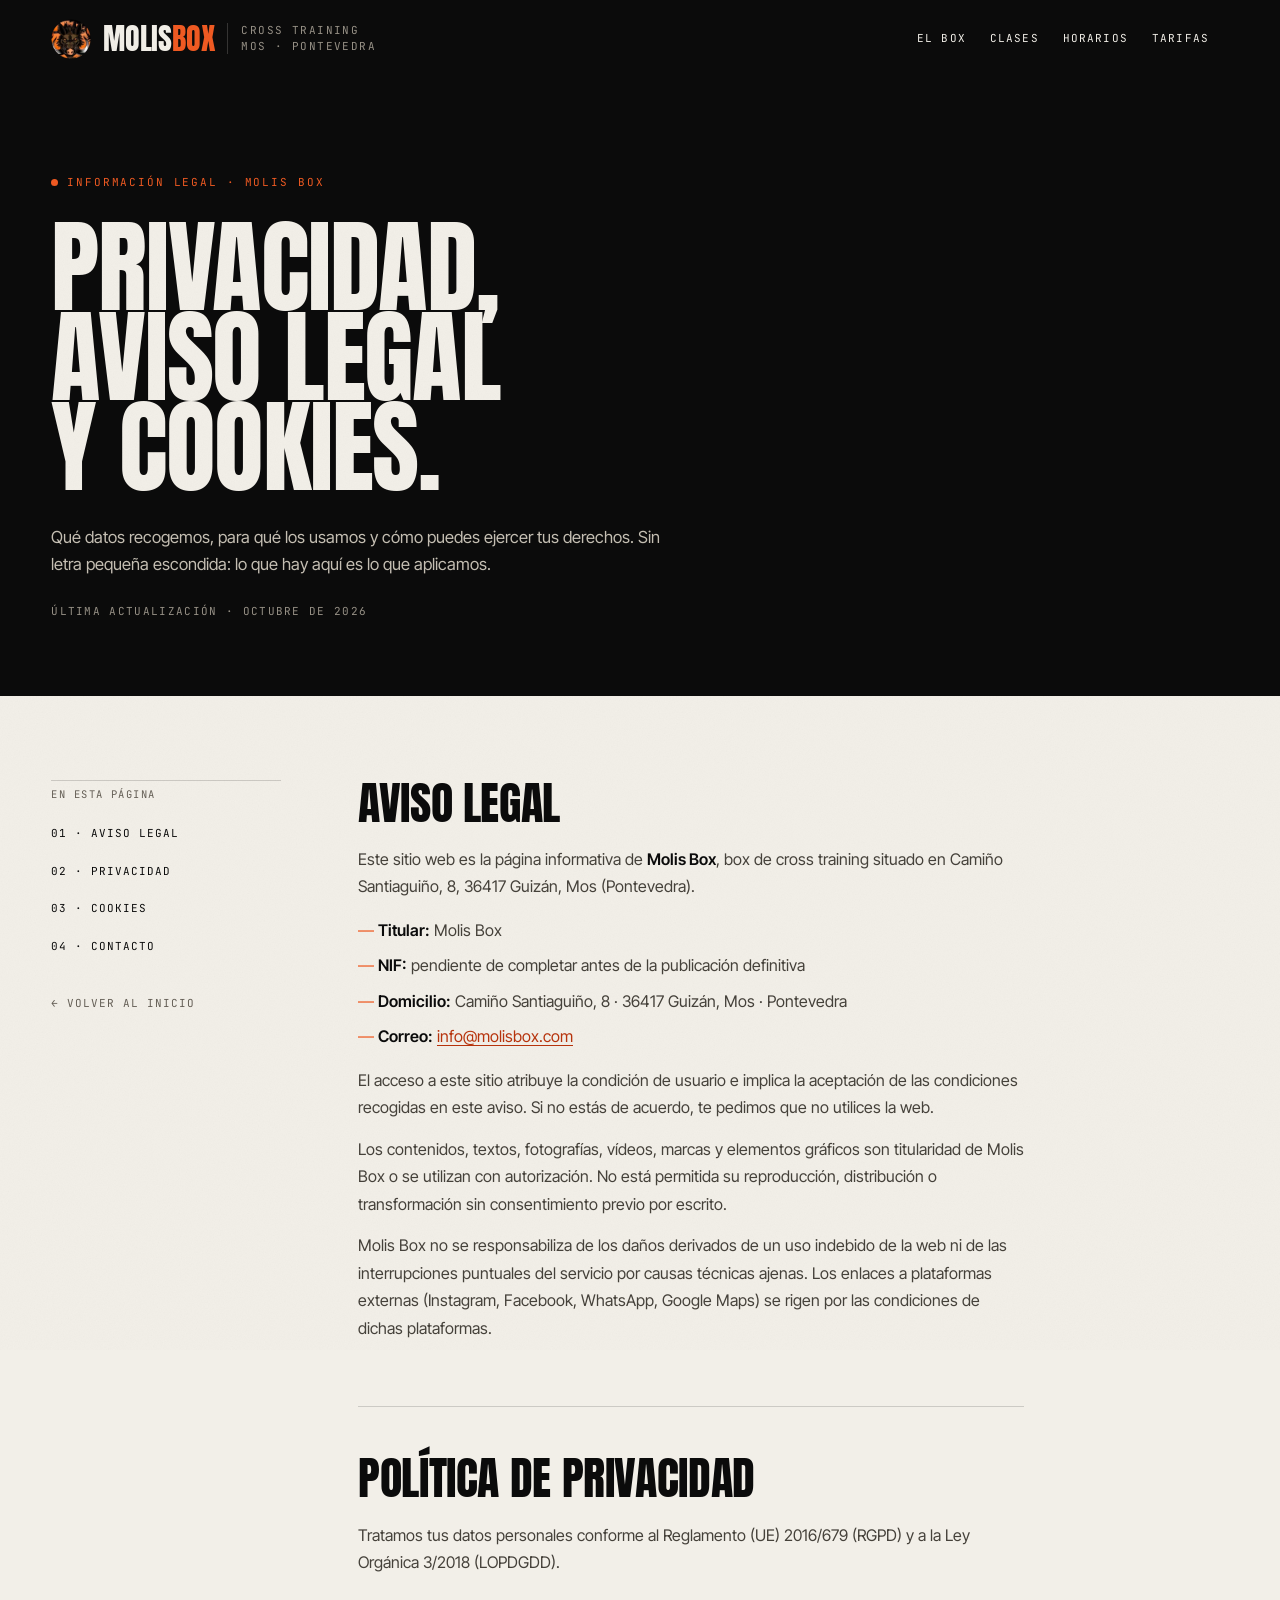
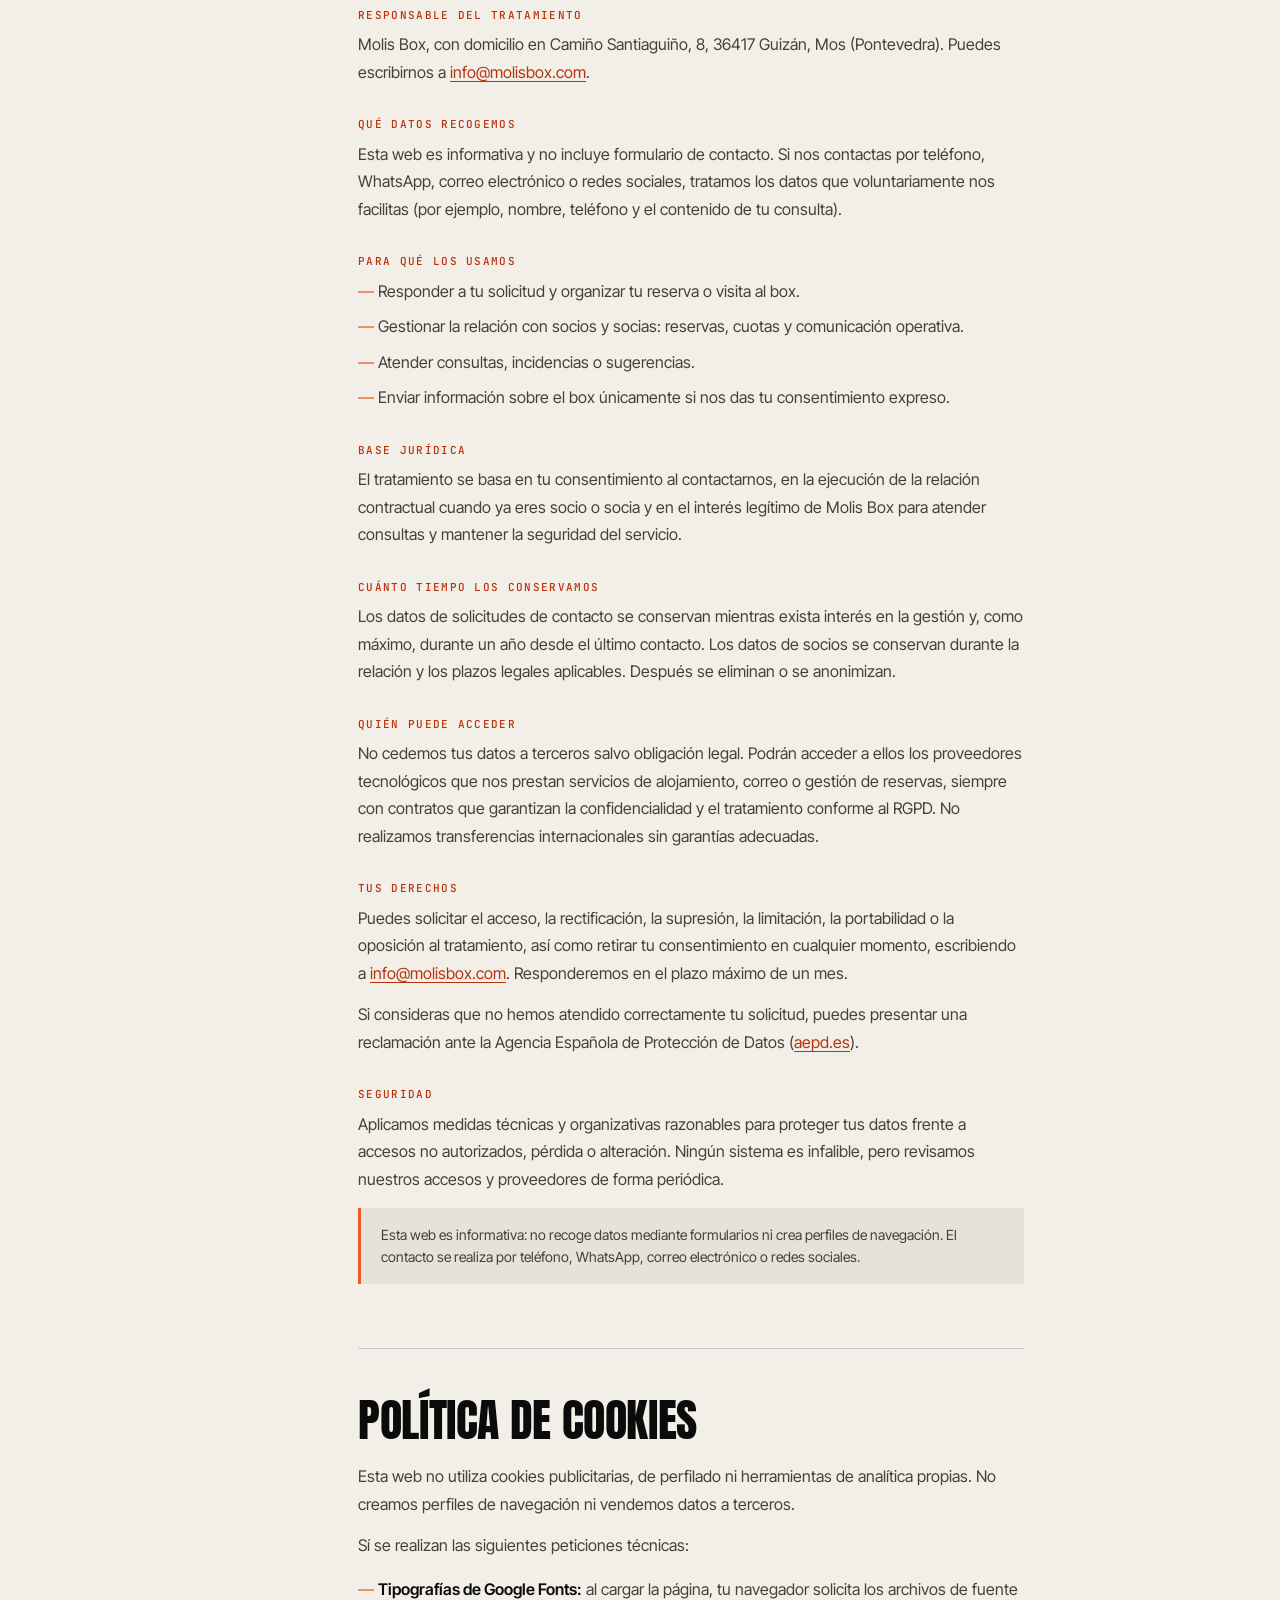
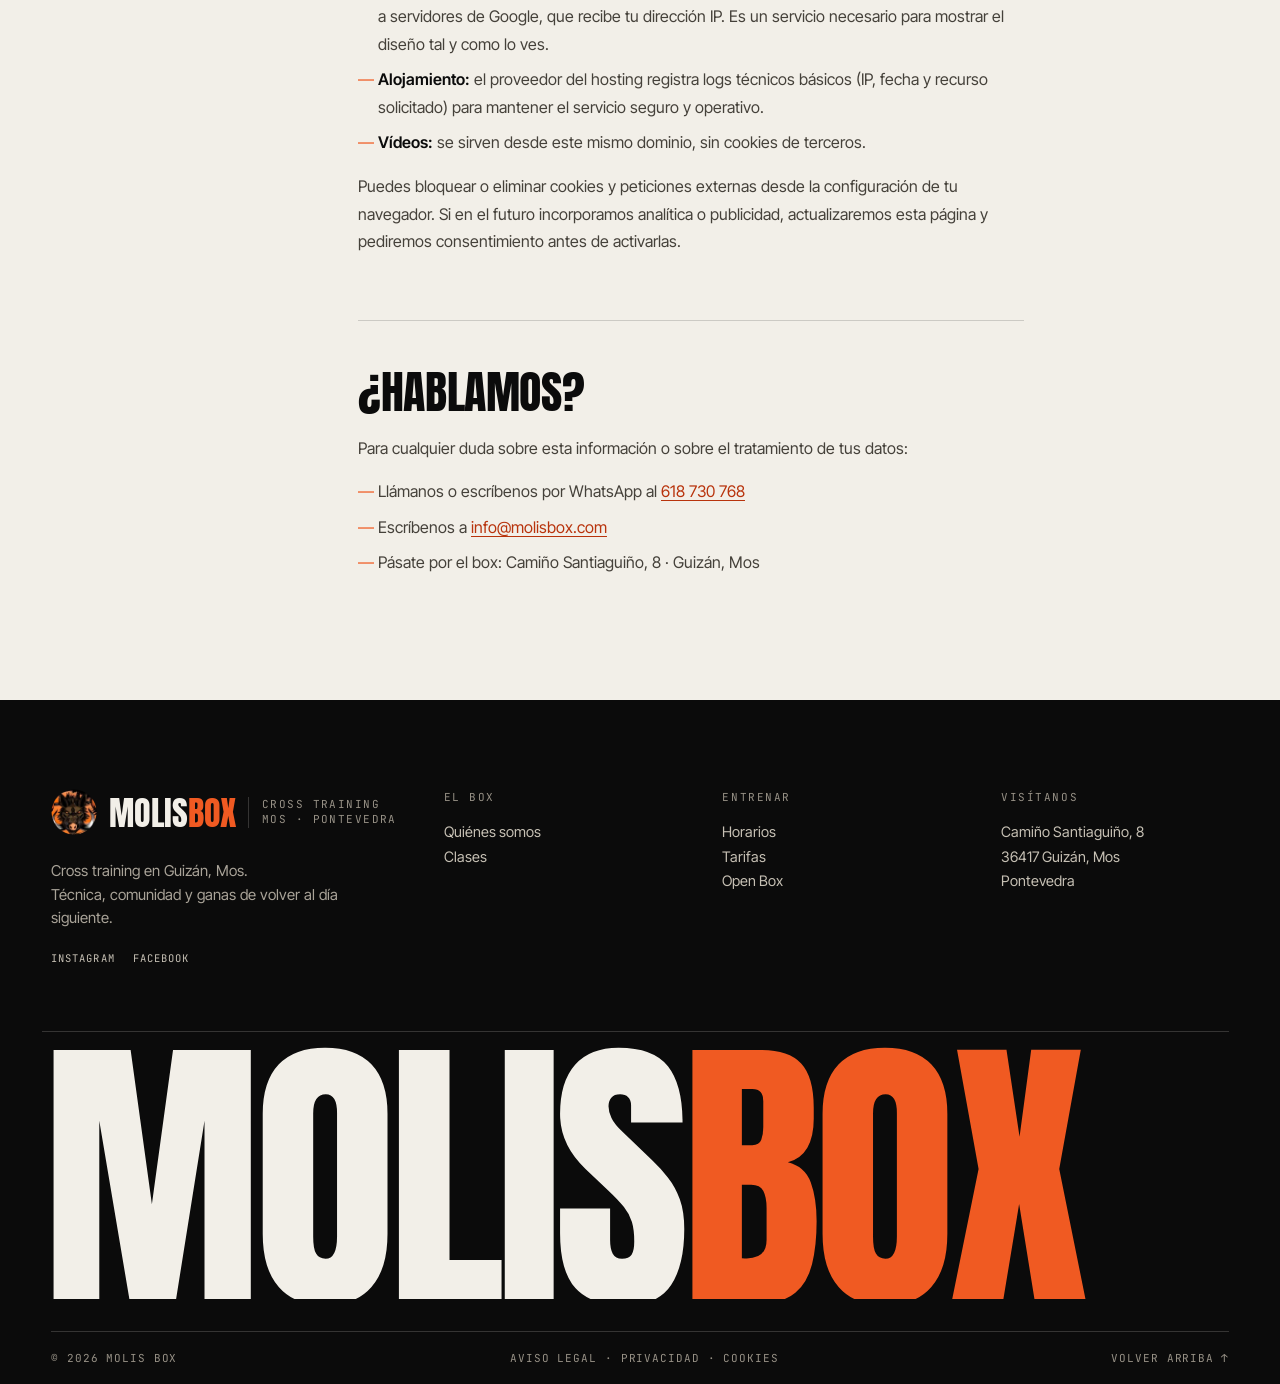
==== commit 88342f98: "Elimina el formulario y deja la web como informativa - Quita form.js, quote.css y los estilos de for" ====
--- a/privacidad.html
+++ b/privacidad.html
@@ -118,7 +118,7 @@
             <p>Molis Box, con domicilio en Camiño Santiaguiño, 8, 36417 Guizán, Mos (Pontevedra). Puedes escribirnos a <a href="mailto:info@molisbox.com">info@molisbox.com</a>.</p>
 
             <h3>Qué datos recogemos</h3>
-            <p>Si rellenas el formulario de contacto, solicitamos tu nombre, correo electrónico, teléfono y la clase que te interesa. Si nos contactas por teléfono, WhatsApp o redes sociales, tratamos los datos que voluntariamente nos facilitas.</p>
+            <p>Esta web es informativa y no incluye formulario de contacto. Si nos contactas por teléfono, WhatsApp, correo electrónico o redes sociales, tratamos los datos que voluntariamente nos facilitas (por ejemplo, nombre, teléfono y el contenido de tu consulta).</p>
 
             <h3>Para qué los usamos</h3>
             <ul>
@@ -129,7 +129,7 @@
             </ul>
 
             <h3>Base jurídica</h3>
-            <p>El tratamiento se basa en tu consentimiento al enviar el formulario, en la ejecución de la relación contractual cuando ya eres socio o socia y en el interés legítimo de Molis Box para atender consultas y mantener la seguridad del servicio.</p>
+            <p>El tratamiento se basa en tu consentimiento al contactarnos, en la ejecución de la relación contractual cuando ya eres socio o socia y en el interés legítimo de Molis Box para atender consultas y mantener la seguridad del servicio.</p>
 
             <h3>Cuánto tiempo los conservamos</h3>
             <p>Los datos de solicitudes de contacto se conservan mientras exista interés en la gestión y, como máximo, durante un año desde el último contacto. Los datos de socios se conservan durante la relación y los plazos legales aplicables. Después se eliminan o se anonimizan.</p>
@@ -144,7 +144,7 @@
             <h3>Seguridad</h3>
             <p>Aplicamos medidas técnicas y organizativas razonables para proteger tus datos frente a accesos no autorizados, pérdida o alteración. Ningún sistema es infalible, pero revisamos nuestros accesos y proveedores de forma periódica.</p>
 
-            <p class="legal-note">El formulario de esta web es una demostración de contacto: antes de publicar el sitio debe conectarse a un servicio real de envío y sustituirse los datos pendientes (NIF y correo) por los definitivos.</p>
+            <p class="legal-note">Esta web es informativa: no recoge datos mediante formularios ni crea perfiles de navegación. El contacto se realiza por teléfono, WhatsApp, correo electrónico o redes sociales.</p>
           </section>
 
           <section id="cookies" class="legal-section">
@@ -163,6 +163,7 @@
             <h2>¿Hablamos?</h2>
             <p>Para cualquier duda sobre esta información o sobre el tratamiento de tus datos:</p>
             <ul>
+              <li>Llámanos o escríbenos por WhatsApp al <a href="tel:+34618730768">618 730 768</a></li>
               <li>Escríbenos a <a href="mailto:info@molisbox.com">info@molisbox.com</a></li>
               <li>Pásate por el box: Camiño Santiaguiño, 8 · Guizán, Mos</li>
             </ul>
--- a/assets/css/styles.css
+++ b/assets/css/styles.css
@@ -12,8 +12,7 @@
 @import url("pricing.css");     /* tarifas */
 @import url("band.css");        /* banda a sangre */
 @import url("live.css");        /* reels y galería */
-@import url("quote.css");       /* cita */
-@import url("contact.css");     /* contacto y formulario */
+@import url("contact.css");     /* contacto */
 @import url("footer.css");      /* footer y CTA móvil */
 @import url("legal.css");       /* páginas legales */
 @import url("motion.css");      /* reveals */
